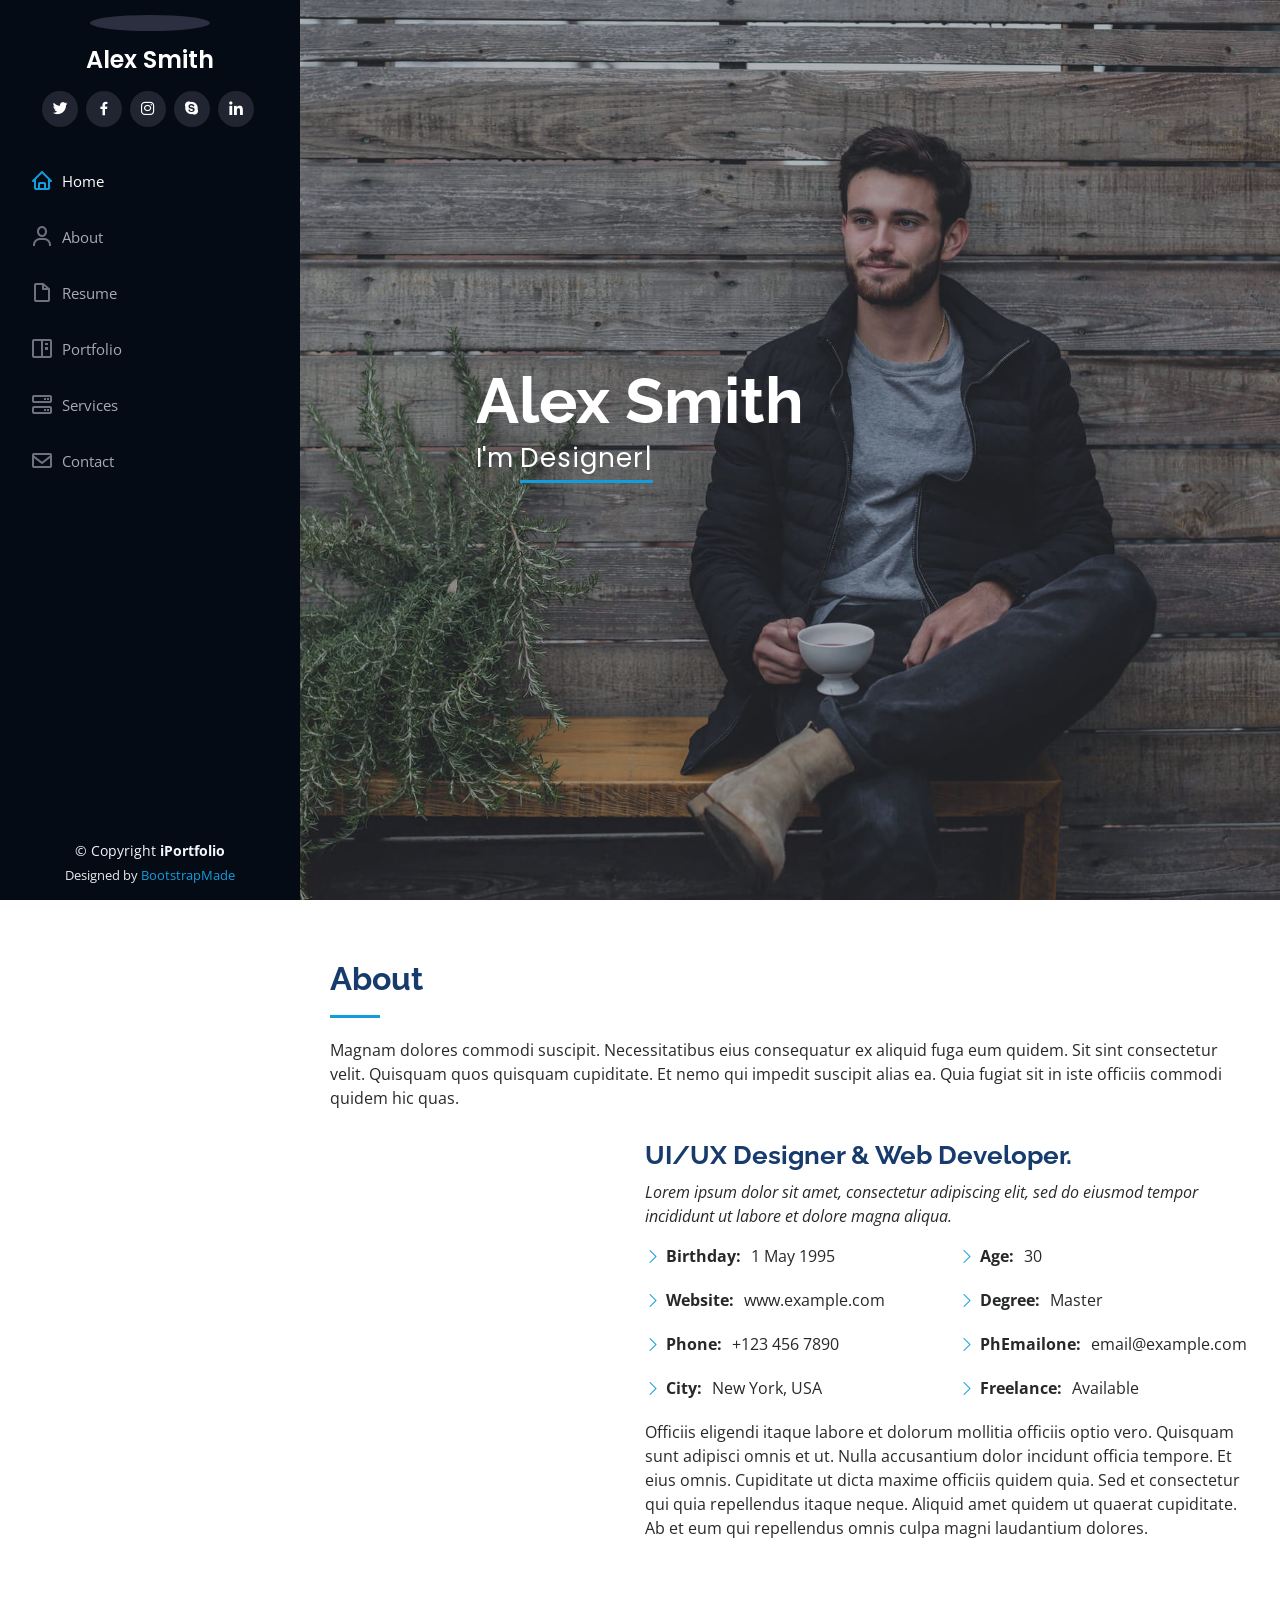
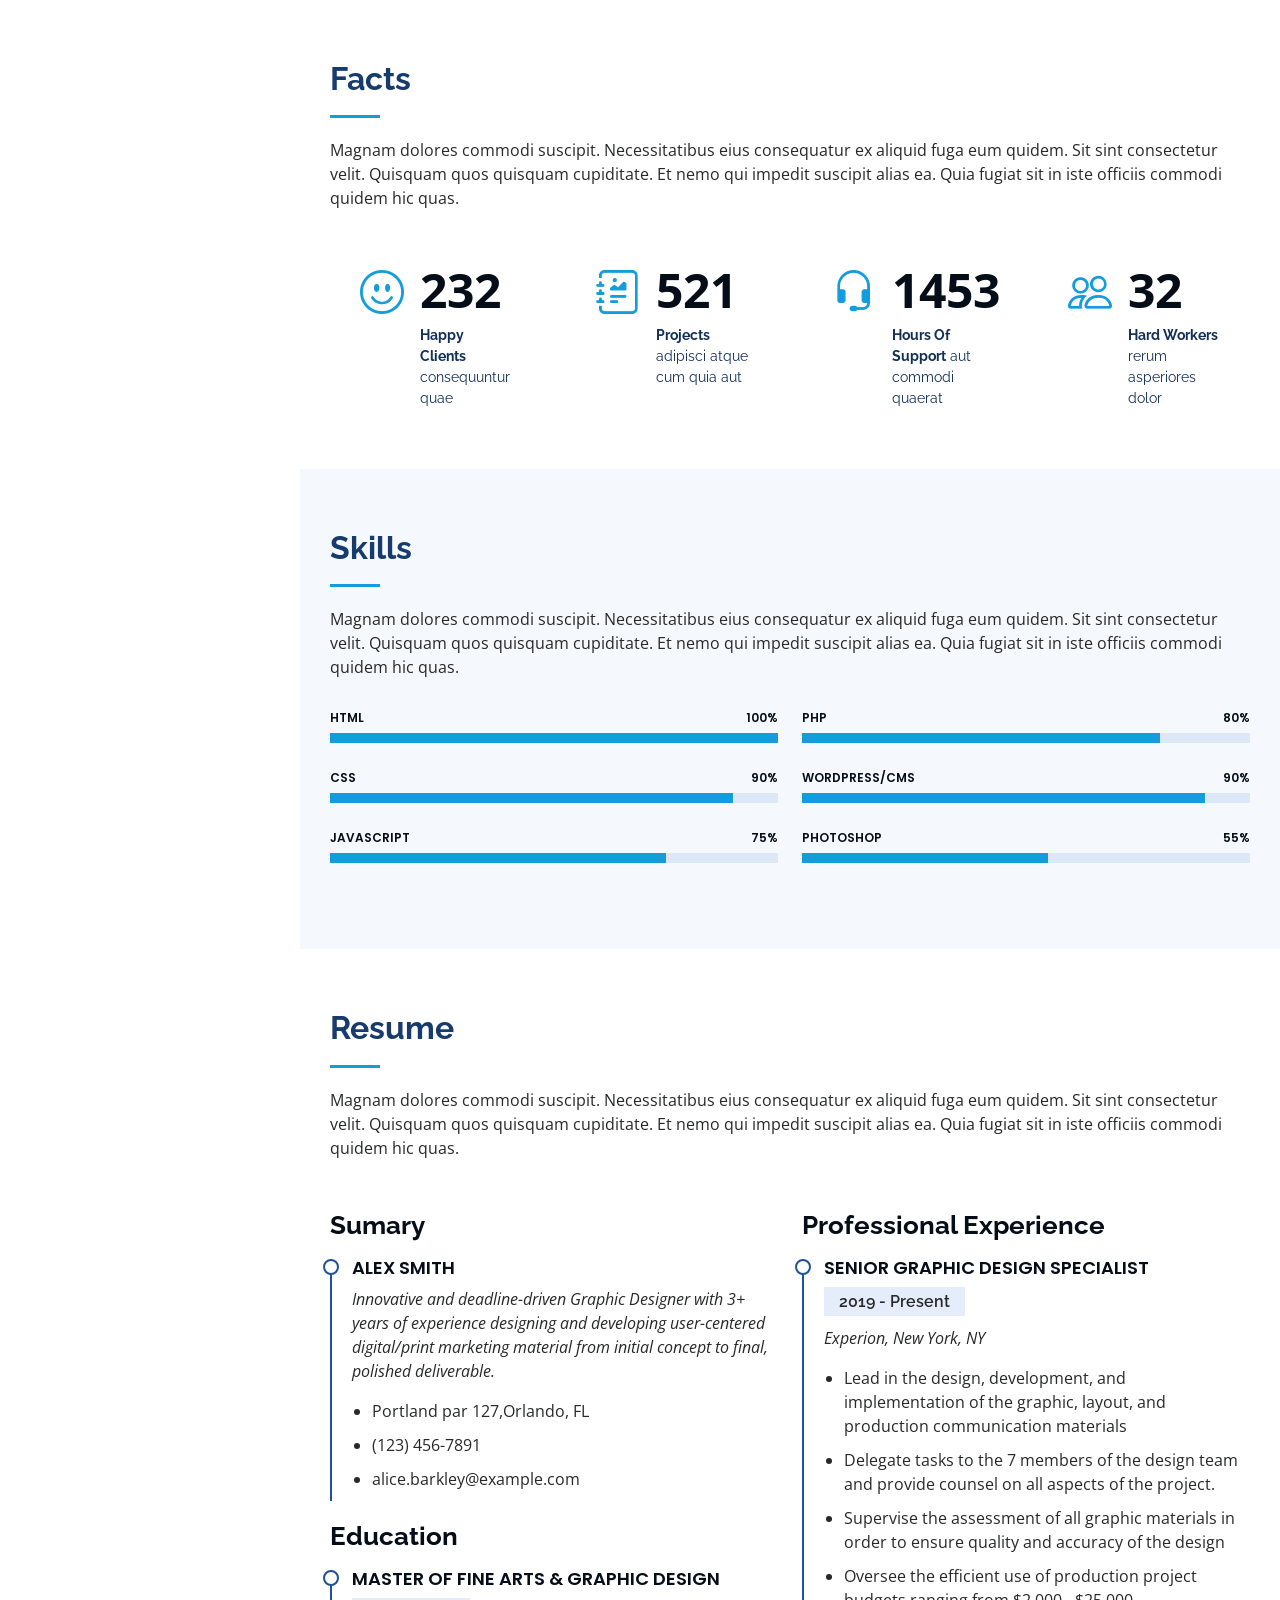
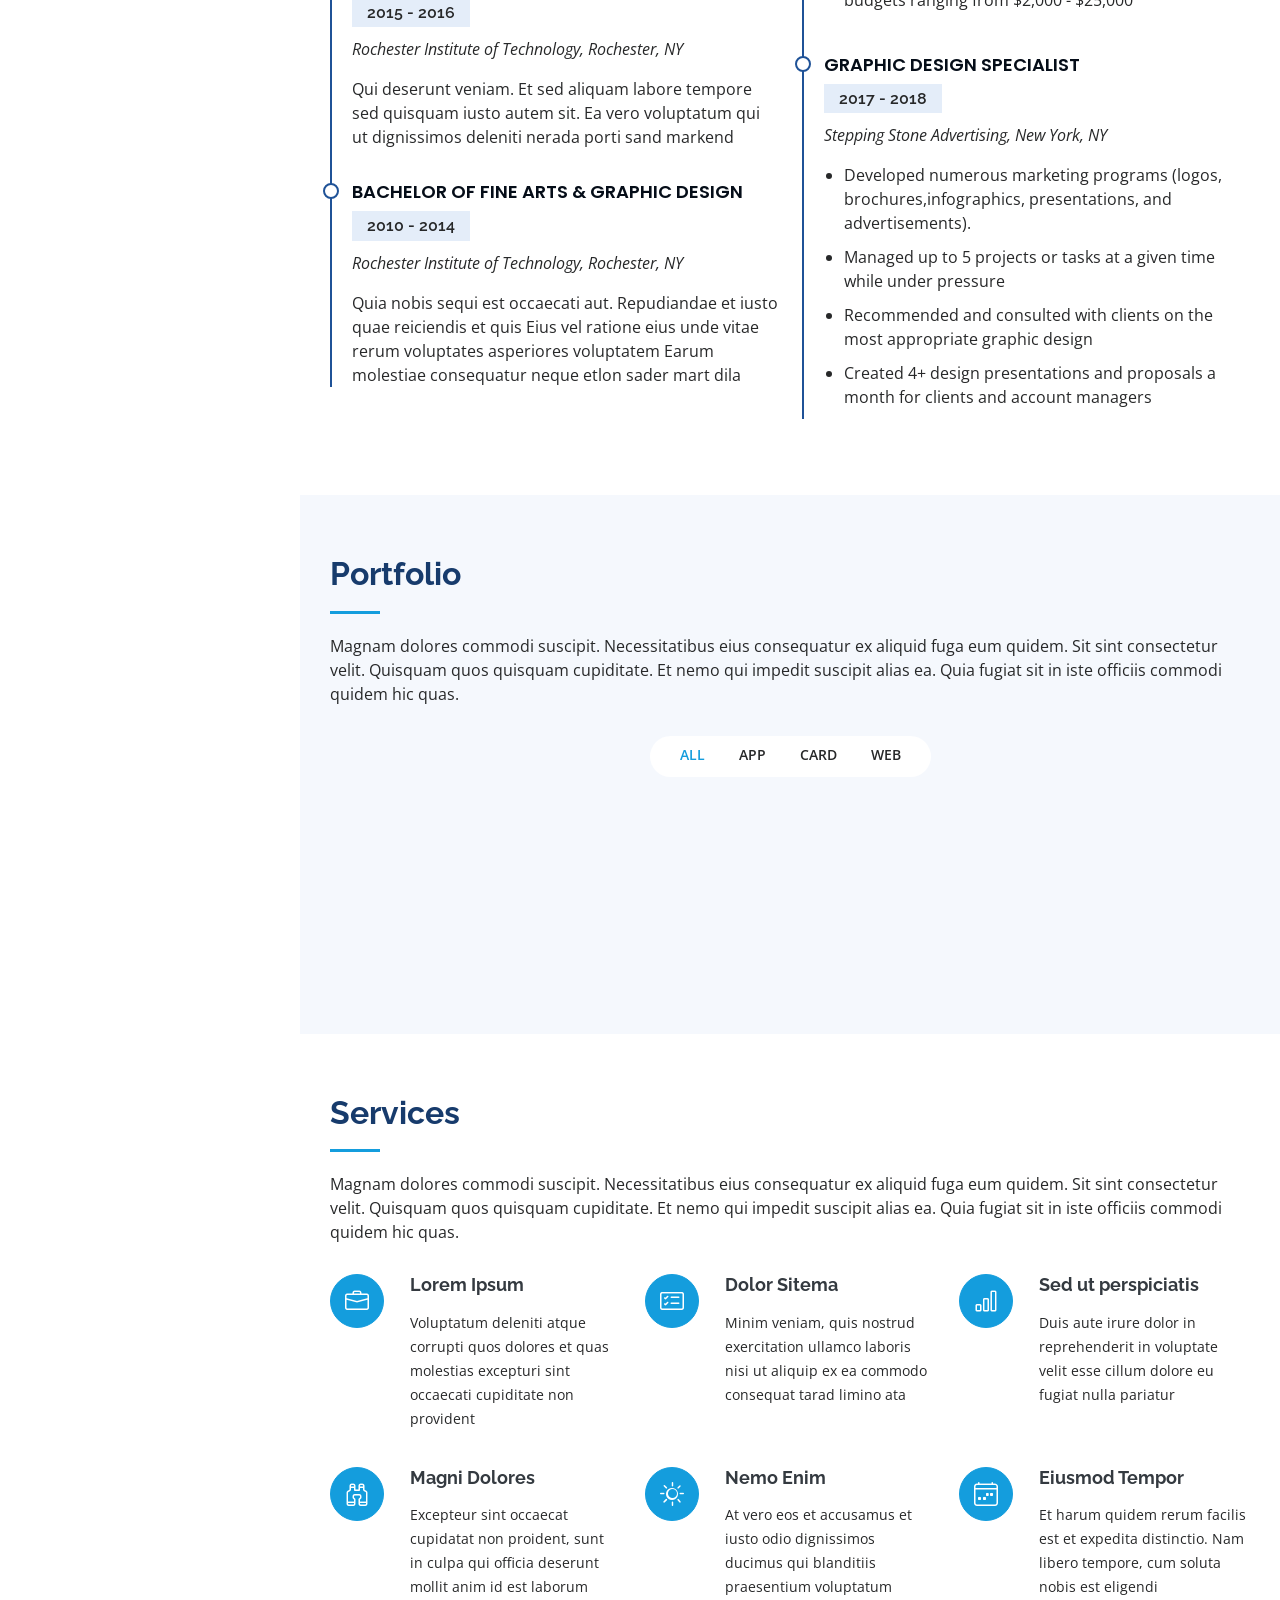
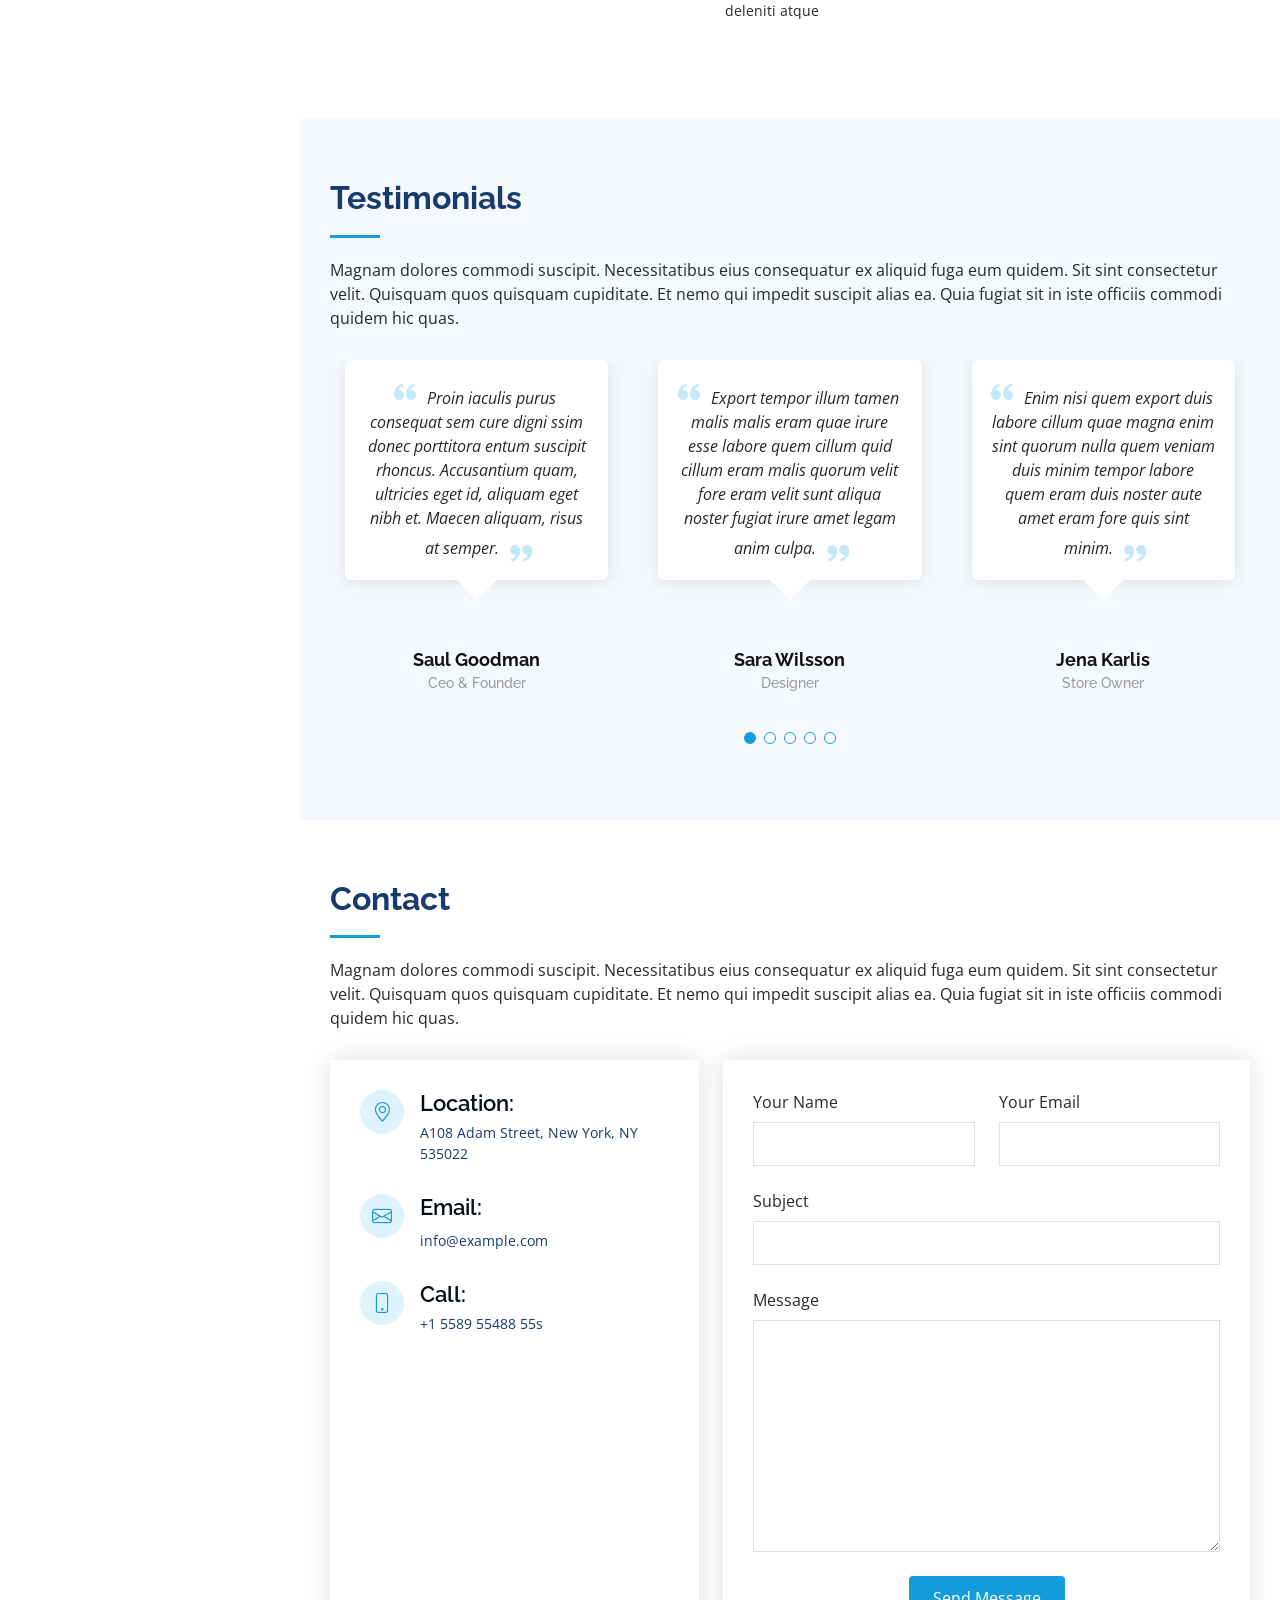
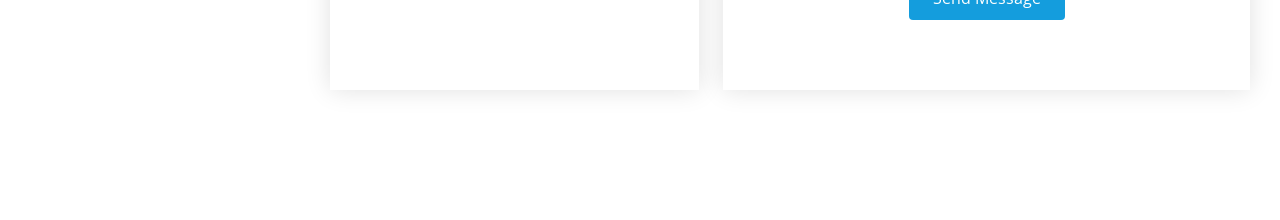
==== index.html @ 6a5b2ca8 "Intial commit" ====
<!DOCTYPE html>
<html lang="en">

<head>
  <meta charset="utf-8">
  <meta content="width=device-width, initial-scale=1.0" name="viewport">

  <title>iPortfolio Bootstrap Template - Index</title>
  <meta content="" name="description">
  <meta content="" name="keywords">

  <!-- Favicons -->
  <link href="assets/img/favicon.png" rel="icon">
  <link href="assets/img/apple-touch-icon.png" rel="apple-touch-icon">

  <!-- Google Fonts -->
  <link href="https://fonts.googleapis.com/css?family=Open+Sans:300,300i,400,400i,600,600i,700,700i|Raleway:300,300i,400,400i,500,500i,600,600i,700,700i|Poppins:300,300i,400,400i,500,500i,600,600i,700,700i" rel="stylesheet">

  <!-- Vendor CSS Files -->
  <link href="assets/vendor/aos/aos.css" rel="stylesheet">
  <link href="assets/vendor/bootstrap/css/bootstrap.min.css" rel="stylesheet">
  <link href="assets/vendor/bootstrap-icons/bootstrap-icons.css" rel="stylesheet">
  <link href="assets/vendor/boxicons/css/boxicons.min.css" rel="stylesheet">
  <link href="assets/vendor/glightbox/css/glightbox.min.css" rel="stylesheet">
  <link href="assets/vendor/swiper/swiper-bundle.min.css" rel="stylesheet">

  <!-- Template Main CSS File -->
  <link href="assets/css/style.css" rel="stylesheet">

  <!-- =======================================================
  * Template Name: iPortfolio
  * Updated: Sep 18 2023 with Bootstrap v5.3.2
  * Template URL: https://bootstrapmade.com/iportfolio-bootstrap-portfolio-websites-template/
  * Author: BootstrapMade.com
  * License: https://bootstrapmade.com/license/
  ======================================================== -->
</head>

<body>

  <!-- ======= Mobile nav toggle button ======= -->
  <i class="bi bi-list mobile-nav-toggle d-xl-none"></i>

  <!-- ======= Header ======= -->
  <header id="header">
    <div class="d-flex flex-column">

      <div class="profile">
        <img src="assets/img/profile-img.jpg" alt="" class="img-fluid rounded-circle">
        <h1 class="text-light"><a href="index.html">Alex Smith</a></h1>
        <div class="social-links mt-3 text-center">
          <a href="#" class="twitter"><i class="bx bxl-twitter"></i></a>
          <a href="#" class="facebook"><i class="bx bxl-facebook"></i></a>
          <a href="#" class="instagram"><i class="bx bxl-instagram"></i></a>
          <a href="#" class="google-plus"><i class="bx bxl-skype"></i></a>
          <a href="#" class="linkedin"><i class="bx bxl-linkedin"></i></a>
        </div>
      </div>

      <nav id="navbar" class="nav-menu navbar">
        <ul>
          <li><a href="#hero" class="nav-link scrollto active"><i class="bx bx-home"></i> <span>Home</span></a></li>
          <li><a href="#about" class="nav-link scrollto"><i class="bx bx-user"></i> <span>About</span></a></li>
          <li><a href="#resume" class="nav-link scrollto"><i class="bx bx-file-blank"></i> <span>Resume</span></a></li>
          <li><a href="#portfolio" class="nav-link scrollto"><i class="bx bx-book-content"></i> <span>Portfolio</span></a></li>
          <li><a href="#services" class="nav-link scrollto"><i class="bx bx-server"></i> <span>Services</span></a></li>
          <li><a href="#contact" class="nav-link scrollto"><i class="bx bx-envelope"></i> <span>Contact</span></a></li>
        </ul>
      </nav><!-- .nav-menu -->
    </div>
  </header><!-- End Header -->

  <!-- ======= Hero Section ======= -->
  <section id="hero" class="d-flex flex-column justify-content-center align-items-center">
    <div class="hero-container" data-aos="fade-in">
      <h1>Alex Smith</h1>
      <p>I'm <span class="typed" data-typed-items="Designer, Developer, Freelancer, Photographer"></span></p>
    </div>
  </section><!-- End Hero -->

  <main id="main">

    <!-- ======= About Section ======= -->
    <section id="about" class="about">
      <div class="container">

        <div class="section-title">
          <h2>About</h2>
          <p>Magnam dolores commodi suscipit. Necessitatibus eius consequatur ex aliquid fuga eum quidem. Sit sint consectetur velit. Quisquam quos quisquam cupiditate. Et nemo qui impedit suscipit alias ea. Quia fugiat sit in iste officiis commodi quidem hic quas.</p>
        </div>

        <div class="row">
          <div class="col-lg-4" data-aos="fade-right">
            <img src="assets/img/profile-img.jpg" class="img-fluid" alt="">
          </div>
          <div class="col-lg-8 pt-4 pt-lg-0 content" data-aos="fade-left">
            <h3>UI/UX Designer &amp; Web Developer.</h3>
            <p class="fst-italic">
              Lorem ipsum dolor sit amet, consectetur adipiscing elit, sed do eiusmod tempor incididunt ut labore et dolore
              magna aliqua.
            </p>
            <div class="row">
              <div class="col-lg-6">
                <ul>
                  <li><i class="bi bi-chevron-right"></i> <strong>Birthday:</strong> <span>1 May 1995</span></li>
                  <li><i class="bi bi-chevron-right"></i> <strong>Website:</strong> <span>www.example.com</span></li>
                  <li><i class="bi bi-chevron-right"></i> <strong>Phone:</strong> <span>+123 456 7890</span></li>
                  <li><i class="bi bi-chevron-right"></i> <strong>City:</strong> <span>New York, USA</span></li>
                </ul>
              </div>
              <div class="col-lg-6">
                <ul>
                  <li><i class="bi bi-chevron-right"></i> <strong>Age:</strong> <span>30</span></li>
                  <li><i class="bi bi-chevron-right"></i> <strong>Degree:</strong> <span>Master</span></li>
                  <li><i class="bi bi-chevron-right"></i> <strong>PhEmailone:</strong> <span>email@example.com</span></li>
                  <li><i class="bi bi-chevron-right"></i> <strong>Freelance:</strong> <span>Available</span></li>
                </ul>
              </div>
            </div>
            <p>
              Officiis eligendi itaque labore et dolorum mollitia officiis optio vero. Quisquam sunt adipisci omnis et ut. Nulla accusantium dolor incidunt officia tempore. Et eius omnis.
              Cupiditate ut dicta maxime officiis quidem quia. Sed et consectetur qui quia repellendus itaque neque. Aliquid amet quidem ut quaerat cupiditate. Ab et eum qui repellendus omnis culpa magni laudantium dolores.
            </p>
          </div>
        </div>

      </div>
    </section><!-- End About Section -->

    <!-- ======= Facts Section ======= -->
    <section id="facts" class="facts">
      <div class="container">

        <div class="section-title">
          <h2>Facts</h2>
          <p>Magnam dolores commodi suscipit. Necessitatibus eius consequatur ex aliquid fuga eum quidem. Sit sint consectetur velit. Quisquam quos quisquam cupiditate. Et nemo qui impedit suscipit alias ea. Quia fugiat sit in iste officiis commodi quidem hic quas.</p>
        </div>

        <div class="row no-gutters">

          <div class="col-lg-3 col-md-6 d-md-flex align-items-md-stretch" data-aos="fade-up">
            <div class="count-box">
              <i class="bi bi-emoji-smile"></i>
              <span data-purecounter-start="0" data-purecounter-end="232" data-purecounter-duration="1" class="purecounter"></span>
              <p><strong>Happy Clients</strong> consequuntur quae</p>
            </div>
          </div>

          <div class="col-lg-3 col-md-6 d-md-flex align-items-md-stretch" data-aos="fade-up" data-aos-delay="100">
            <div class="count-box">
              <i class="bi bi-journal-richtext"></i>
              <span data-purecounter-start="0" data-purecounter-end="521" data-purecounter-duration="1" class="purecounter"></span>
              <p><strong>Projects</strong> adipisci atque cum quia aut</p>
            </div>
          </div>

          <div class="col-lg-3 col-md-6 d-md-flex align-items-md-stretch" data-aos="fade-up" data-aos-delay="200">
            <div class="count-box">
              <i class="bi bi-headset"></i>
              <span data-purecounter-start="0" data-purecounter-end="1453" data-purecounter-duration="1" class="purecounter"></span>
              <p><strong>Hours Of Support</strong> aut commodi quaerat</p>
            </div>
          </div>

          <div class="col-lg-3 col-md-6 d-md-flex align-items-md-stretch" data-aos="fade-up" data-aos-delay="300">
            <div class="count-box">
              <i class="bi bi-people"></i>
              <span data-purecounter-start="0" data-purecounter-end="32" data-purecounter-duration="1" class="purecounter"></span>
              <p><strong>Hard Workers</strong> rerum asperiores dolor</p>
            </div>
          </div>

        </div>

      </div>
    </section><!-- End Facts Section -->

    <!-- ======= Skills Section ======= -->
    <section id="skills" class="skills section-bg">
      <div class="container">

        <div class="section-title">
          <h2>Skills</h2>
          <p>Magnam dolores commodi suscipit. Necessitatibus eius consequatur ex aliquid fuga eum quidem. Sit sint consectetur velit. Quisquam quos quisquam cupiditate. Et nemo qui impedit suscipit alias ea. Quia fugiat sit in iste officiis commodi quidem hic quas.</p>
        </div>

        <div class="row skills-content">

          <div class="col-lg-6" data-aos="fade-up">

            <div class="progress">
              <span class="skill">HTML <i class="val">100%</i></span>
              <div class="progress-bar-wrap">
                <div class="progress-bar" role="progressbar" aria-valuenow="100" aria-valuemin="0" aria-valuemax="100"></div>
              </div>
            </div>

            <div class="progress">
              <span class="skill">CSS <i class="val">90%</i></span>
              <div class="progress-bar-wrap">
                <div class="progress-bar" role="progressbar" aria-valuenow="90" aria-valuemin="0" aria-valuemax="100"></div>
              </div>
            </div>

            <div class="progress">
              <span class="skill">JavaScript <i class="val">75%</i></span>
              <div class="progress-bar-wrap">
                <div class="progress-bar" role="progressbar" aria-valuenow="75" aria-valuemin="0" aria-valuemax="100"></div>
              </div>
            </div>

          </div>

          <div class="col-lg-6" data-aos="fade-up" data-aos-delay="100">

            <div class="progress">
              <span class="skill">PHP <i class="val">80%</i></span>
              <div class="progress-bar-wrap">
                <div class="progress-bar" role="progressbar" aria-valuenow="80" aria-valuemin="0" aria-valuemax="100"></div>
              </div>
            </div>

            <div class="progress">
              <span class="skill">WordPress/CMS <i class="val">90%</i></span>
              <div class="progress-bar-wrap">
                <div class="progress-bar" role="progressbar" aria-valuenow="90" aria-valuemin="0" aria-valuemax="100"></div>
              </div>
            </div>

            <div class="progress">
              <span class="skill">Photoshop <i class="val">55%</i></span>
              <div class="progress-bar-wrap">
                <div class="progress-bar" role="progressbar" aria-valuenow="55" aria-valuemin="0" aria-valuemax="100"></div>
              </div>
            </div>

          </div>

        </div>

      </div>
    </section><!-- End Skills Section -->

    <!-- ======= Resume Section ======= -->
    <section id="resume" class="resume">
      <div class="container">

        <div class="section-title">
          <h2>Resume</h2>
          <p>Magnam dolores commodi suscipit. Necessitatibus eius consequatur ex aliquid fuga eum quidem. Sit sint consectetur velit. Quisquam quos quisquam cupiditate. Et nemo qui impedit suscipit alias ea. Quia fugiat sit in iste officiis commodi quidem hic quas.</p>
        </div>

        <div class="row">
          <div class="col-lg-6" data-aos="fade-up">
            <h3 class="resume-title">Sumary</h3>
            <div class="resume-item pb-0">
              <h4>Alex Smith</h4>
              <p><em>Innovative and deadline-driven Graphic Designer with 3+ years of experience designing and developing user-centered digital/print marketing material from initial concept to final, polished deliverable.</em></p>
              <ul>
                <li>Portland par 127,Orlando, FL</li>
                <li>(123) 456-7891</li>
                <li>alice.barkley@example.com</li>
              </ul>
            </div>

            <h3 class="resume-title">Education</h3>
            <div class="resume-item">
              <h4>Master of Fine Arts &amp; Graphic Design</h4>
              <h5>2015 - 2016</h5>
              <p><em>Rochester Institute of Technology, Rochester, NY</em></p>
              <p>Qui deserunt veniam. Et sed aliquam labore tempore sed quisquam iusto autem sit. Ea vero voluptatum qui ut dignissimos deleniti nerada porti sand markend</p>
            </div>
            <div class="resume-item">
              <h4>Bachelor of Fine Arts &amp; Graphic Design</h4>
              <h5>2010 - 2014</h5>
              <p><em>Rochester Institute of Technology, Rochester, NY</em></p>
              <p>Quia nobis sequi est occaecati aut. Repudiandae et iusto quae reiciendis et quis Eius vel ratione eius unde vitae rerum voluptates asperiores voluptatem Earum molestiae consequatur neque etlon sader mart dila</p>
            </div>
          </div>
          <div class="col-lg-6" data-aos="fade-up" data-aos-delay="100">
            <h3 class="resume-title">Professional Experience</h3>
            <div class="resume-item">
              <h4>Senior graphic design specialist</h4>
              <h5>2019 - Present</h5>
              <p><em>Experion, New York, NY </em></p>
              <ul>
                <li>Lead in the design, development, and implementation of the graphic, layout, and production communication materials</li>
                <li>Delegate tasks to the 7 members of the design team and provide counsel on all aspects of the project. </li>
                <li>Supervise the assessment of all graphic materials in order to ensure quality and accuracy of the design</li>
                <li>Oversee the efficient use of production project budgets ranging from $2,000 - $25,000</li>
              </ul>
            </div>
            <div class="resume-item">
              <h4>Graphic design specialist</h4>
              <h5>2017 - 2018</h5>
              <p><em>Stepping Stone Advertising, New York, NY</em></p>
              <ul>
                <li>Developed numerous marketing programs (logos, brochures,infographics, presentations, and advertisements).</li>
                <li>Managed up to 5 projects or tasks at a given time while under pressure</li>
                <li>Recommended and consulted with clients on the most appropriate graphic design</li>
                <li>Created 4+ design presentations and proposals a month for clients and account managers</li>
              </ul>
            </div>
          </div>
        </div>

      </div>
    </section><!-- End Resume Section -->

    <!-- ======= Portfolio Section ======= -->
    <section id="portfolio" class="portfolio section-bg">
      <div class="container">

        <div class="section-title">
          <h2>Portfolio</h2>
          <p>Magnam dolores commodi suscipit. Necessitatibus eius consequatur ex aliquid fuga eum quidem. Sit sint consectetur velit. Quisquam quos quisquam cupiditate. Et nemo qui impedit suscipit alias ea. Quia fugiat sit in iste officiis commodi quidem hic quas.</p>
        </div>

        <div class="row" data-aos="fade-up">
          <div class="col-lg-12 d-flex justify-content-center">
            <ul id="portfolio-flters">
              <li data-filter="*" class="filter-active">All</li>
              <li data-filter=".filter-app">App</li>
              <li data-filter=".filter-card">Card</li>
              <li data-filter=".filter-web">Web</li>
            </ul>
          </div>
        </div>

        <div class="row portfolio-container" data-aos="fade-up" data-aos-delay="100">

          <div class="col-lg-4 col-md-6 portfolio-item filter-app">
            <div class="portfolio-wrap">
              <img src="assets/img/portfolio/portfolio-1.jpg" class="img-fluid" alt="">
              <div class="portfolio-links">
                <a href="assets/img/portfolio/portfolio-1.jpg" data-gallery="portfolioGallery" class="portfolio-lightbox" title="App 1"><i class="bx bx-plus"></i></a>
                <a href="portfolio-details.html" title="More Details"><i class="bx bx-link"></i></a>
              </div>
            </div>
          </div>

          <div class="col-lg-4 col-md-6 portfolio-item filter-web">
            <div class="portfolio-wrap">
              <img src="assets/img/portfolio/portfolio-2.jpg" class="img-fluid" alt="">
              <div class="portfolio-links">
                <a href="assets/img/portfolio/portfolio-2.jpg" data-gallery="portfolioGallery" class="portfolio-lightbox" title="Web 3"><i class="bx bx-plus"></i></a>
                <a href="portfolio-details.html" title="More Details"><i class="bx bx-link"></i></a>
              </div>
            </div>
          </div>

          <div class="col-lg-4 col-md-6 portfolio-item filter-app">
            <div class="portfolio-wrap">
              <img src="assets/img/portfolio/portfolio-3.jpg" class="img-fluid" alt="">
              <div class="portfolio-links">
                <a href="assets/img/portfolio/portfolio-3.jpg" data-gallery="portfolioGallery" class="portfolio-lightbox" title="App 2"><i class="bx bx-plus"></i></a>
                <a href="portfolio-details.html" title="More Details"><i class="bx bx-link"></i></a>
              </div>
            </div>
          </div>

          <div class="col-lg-4 col-md-6 portfolio-item filter-card">
            <div class="portfolio-wrap">
              <img src="assets/img/portfolio/portfolio-4.jpg" class="img-fluid" alt="">
              <div class="portfolio-links">
                <a href="assets/img/portfolio/portfolio-4.jpg" data-gallery="portfolioGallery" class="portfolio-lightbox" title="Card 2"><i class="bx bx-plus"></i></a>
                <a href="portfolio-details.html" title="More Details"><i class="bx bx-link"></i></a>
              </div>
            </div>
          </div>

          <div class="col-lg-4 col-md-6 portfolio-item filter-web">
            <div class="portfolio-wrap">
              <img src="assets/img/portfolio/portfolio-5.jpg" class="img-fluid" alt="">
              <div class="portfolio-links">
                <a href="assets/img/portfolio/portfolio-5.jpg" data-gallery="portfolioGallery" class="portfolio-lightbox" title="Web 2"><i class="bx bx-plus"></i></a>
                <a href="portfolio-details.html" title="More Details"><i class="bx bx-link"></i></a>
              </div>
            </div>
          </div>

          <div class="col-lg-4 col-md-6 portfolio-item filter-app">
            <div class="portfolio-wrap">
              <img src="assets/img/portfolio/portfolio-6.jpg" class="img-fluid" alt="">
              <div class="portfolio-links">
                <a href="assets/img/portfolio/portfolio-6.jpg" data-gallery="portfolioGallery" class="portfolio-lightbox" title="App 3"><i class="bx bx-plus"></i></a>
                <a href="portfolio-details.html" title="More Details"><i class="bx bx-link"></i></a>
              </div>
            </div>
          </div>

          <div class="col-lg-4 col-md-6 portfolio-item filter-card">
            <div class="portfolio-wrap">
              <img src="assets/img/portfolio/portfolio-7.jpg" class="img-fluid" alt="">
              <div class="portfolio-links">
                <a href="assets/img/portfolio/portfolio-7.jpg" data-gallery="portfolioGallery" class="portfolio-lightbox" title="Card 1"><i class="bx bx-plus"></i></a>
                <a href="portfolio-details.html" title="More Details"><i class="bx bx-link"></i></a>
              </div>
            </div>
          </div>

          <div class="col-lg-4 col-md-6 portfolio-item filter-card">
            <div class="portfolio-wrap">
              <img src="assets/img/portfolio/portfolio-8.jpg" class="img-fluid" alt="">
              <div class="portfolio-links">
                <a href="assets/img/portfolio/portfolio-8.jpg" data-gallery="portfolioGallery" class="portfolio-lightbox" title="Card 3"><i class="bx bx-plus"></i></a>
                <a href="portfolio-details.html" title="More Details"><i class="bx bx-link"></i></a>
              </div>
            </div>
          </div>

          <div class="col-lg-4 col-md-6 portfolio-item filter-web">
            <div class="portfolio-wrap">
              <img src="assets/img/portfolio/portfolio-9.jpg" class="img-fluid" alt="">
              <div class="portfolio-links">
                <a href="assets/img/portfolio/portfolio-9.jpg" data-gallery="portfolioGallery" class="portfolio-lightbox" title="Web 3"><i class="bx bx-plus"></i></a>
                <a href="portfolio-details.html" title="More Details"><i class="bx bx-link"></i></a>
              </div>
            </div>
          </div>

        </div>

      </div>
    </section><!-- End Portfolio Section -->

    <!-- ======= Services Section ======= -->
    <section id="services" class="services">
      <div class="container">

        <div class="section-title">
          <h2>Services</h2>
          <p>Magnam dolores commodi suscipit. Necessitatibus eius consequatur ex aliquid fuga eum quidem. Sit sint consectetur velit. Quisquam quos quisquam cupiditate. Et nemo qui impedit suscipit alias ea. Quia fugiat sit in iste officiis commodi quidem hic quas.</p>
        </div>

        <div class="row">
          <div class="col-lg-4 col-md-6 icon-box" data-aos="fade-up">
            <div class="icon"><i class="bi bi-briefcase"></i></div>
            <h4 class="title"><a href="">Lorem Ipsum</a></h4>
            <p class="description">Voluptatum deleniti atque corrupti quos dolores et quas molestias excepturi sint occaecati cupiditate non provident</p>
          </div>
          <div class="col-lg-4 col-md-6 icon-box" data-aos="fade-up" data-aos-delay="100">
            <div class="icon"><i class="bi bi-card-checklist"></i></div>
            <h4 class="title"><a href="">Dolor Sitema</a></h4>
            <p class="description">Minim veniam, quis nostrud exercitation ullamco laboris nisi ut aliquip ex ea commodo consequat tarad limino ata</p>
          </div>
          <div class="col-lg-4 col-md-6 icon-box" data-aos="fade-up" data-aos-delay="200">
            <div class="icon"><i class="bi bi-bar-chart"></i></div>
            <h4 class="title"><a href="">Sed ut perspiciatis</a></h4>
            <p class="description">Duis aute irure dolor in reprehenderit in voluptate velit esse cillum dolore eu fugiat nulla pariatur</p>
          </div>
          <div class="col-lg-4 col-md-6 icon-box" data-aos="fade-up" data-aos-delay="300">
            <div class="icon"><i class="bi bi-binoculars"></i></div>
            <h4 class="title"><a href="">Magni Dolores</a></h4>
            <p class="description">Excepteur sint occaecat cupidatat non proident, sunt in culpa qui officia deserunt mollit anim id est laborum</p>
          </div>
          <div class="col-lg-4 col-md-6 icon-box" data-aos="fade-up" data-aos-delay="400">
            <div class="icon"><i class="bi bi-brightness-high"></i></div>
            <h4 class="title"><a href="">Nemo Enim</a></h4>
            <p class="description">At vero eos et accusamus et iusto odio dignissimos ducimus qui blanditiis praesentium voluptatum deleniti atque</p>
          </div>
          <div class="col-lg-4 col-md-6 icon-box" data-aos="fade-up" data-aos-delay="500">
            <div class="icon"><i class="bi bi-calendar4-week"></i></div>
            <h4 class="title"><a href="">Eiusmod Tempor</a></h4>
            <p class="description">Et harum quidem rerum facilis est et expedita distinctio. Nam libero tempore, cum soluta nobis est eligendi</p>
          </div>
        </div>

      </div>
    </section><!-- End Services Section -->

    <!-- ======= Testimonials Section ======= -->
    <section id="testimonials" class="testimonials section-bg">
      <div class="container">

        <div class="section-title">
          <h2>Testimonials</h2>
          <p>Magnam dolores commodi suscipit. Necessitatibus eius consequatur ex aliquid fuga eum quidem. Sit sint consectetur velit. Quisquam quos quisquam cupiditate. Et nemo qui impedit suscipit alias ea. Quia fugiat sit in iste officiis commodi quidem hic quas.</p>
        </div>

        <div class="testimonials-slider swiper" data-aos="fade-up" data-aos-delay="100">
          <div class="swiper-wrapper">

            <div class="swiper-slide">
              <div class="testimonial-item" data-aos="fade-up">
                <p>
                  <i class="bx bxs-quote-alt-left quote-icon-left"></i>
                  Proin iaculis purus consequat sem cure digni ssim donec porttitora entum suscipit rhoncus. Accusantium quam, ultricies eget id, aliquam eget nibh et. Maecen aliquam, risus at semper.
                  <i class="bx bxs-quote-alt-right quote-icon-right"></i>
                </p>
                <img src="assets/img/testimonials/testimonials-1.jpg" class="testimonial-img" alt="">
                <h3>Saul Goodman</h3>
                <h4>Ceo &amp; Founder</h4>
              </div>
            </div><!-- End testimonial item -->

            <div class="swiper-slide">
              <div class="testimonial-item" data-aos="fade-up" data-aos-delay="100">
                <p>
                  <i class="bx bxs-quote-alt-left quote-icon-left"></i>
                  Export tempor illum tamen malis malis eram quae irure esse labore quem cillum quid cillum eram malis quorum velit fore eram velit sunt aliqua noster fugiat irure amet legam anim culpa.
                  <i class="bx bxs-quote-alt-right quote-icon-right"></i>
                </p>
                <img src="assets/img/testimonials/testimonials-2.jpg" class="testimonial-img" alt="">
                <h3>Sara Wilsson</h3>
                <h4>Designer</h4>
              </div>
            </div><!-- End testimonial item -->

            <div class="swiper-slide">
              <div class="testimonial-item" data-aos="fade-up" data-aos-delay="200">
                <p>
                  <i class="bx bxs-quote-alt-left quote-icon-left"></i>
                  Enim nisi quem export duis labore cillum quae magna enim sint quorum nulla quem veniam duis minim tempor labore quem eram duis noster aute amet eram fore quis sint minim.
                  <i class="bx bxs-quote-alt-right quote-icon-right"></i>
                </p>
                <img src="assets/img/testimonials/testimonials-3.jpg" class="testimonial-img" alt="">
                <h3>Jena Karlis</h3>
                <h4>Store Owner</h4>
              </div>
            </div><!-- End testimonial item -->

            <div class="swiper-slide">
              <div class="testimonial-item" data-aos="fade-up" data-aos-delay="300">
                <p>
                  <i class="bx bxs-quote-alt-left quote-icon-left"></i>
                  Fugiat enim eram quae cillum dolore dolor amet nulla culpa multos export minim fugiat minim velit minim dolor enim duis veniam ipsum anim magna sunt elit fore quem dolore labore illum veniam.
                  <i class="bx bxs-quote-alt-right quote-icon-right"></i>
                </p>
                <img src="assets/img/testimonials/testimonials-4.jpg" class="testimonial-img" alt="">
                <h3>Matt Brandon</h3>
                <h4>Freelancer</h4>
              </div>
            </div><!-- End testimonial item -->

            <div class="swiper-slide">
              <div class="testimonial-item" data-aos="fade-up" data-aos-delay="400">
                <p>
                  <i class="bx bxs-quote-alt-left quote-icon-left"></i>
                  Quis quorum aliqua sint quem legam fore sunt eram irure aliqua veniam tempor noster veniam enim culpa labore duis sunt culpa nulla illum cillum fugiat legam esse veniam culpa fore nisi cillum quid.
                  <i class="bx bxs-quote-alt-right quote-icon-right"></i>
                </p>
                <img src="assets/img/testimonials/testimonials-5.jpg" class="testimonial-img" alt="">
                <h3>John Larson</h3>
                <h4>Entrepreneur</h4>
              </div>
            </div><!-- End testimonial item -->

          </div>
          <div class="swiper-pagination"></div>
        </div>

      </div>
    </section><!-- End Testimonials Section -->

    <!-- ======= Contact Section ======= -->
    <section id="contact" class="contact">
      <div class="container">

        <div class="section-title">
          <h2>Contact</h2>
          <p>Magnam dolores commodi suscipit. Necessitatibus eius consequatur ex aliquid fuga eum quidem. Sit sint consectetur velit. Quisquam quos quisquam cupiditate. Et nemo qui impedit suscipit alias ea. Quia fugiat sit in iste officiis commodi quidem hic quas.</p>
        </div>

        <div class="row" data-aos="fade-in">

          <div class="col-lg-5 d-flex align-items-stretch">
            <div class="info">
              <div class="address">
                <i class="bi bi-geo-alt"></i>
                <h4>Location:</h4>
                <p>A108 Adam Street, New York, NY 535022</p>
              </div>

              <div class="email">
                <i class="bi bi-envelope"></i>
                <h4>Email:</h4>
                <p>info@example.com</p>
              </div>

              <div class="phone">
                <i class="bi bi-phone"></i>
                <h4>Call:</h4>
                <p>+1 5589 55488 55s</p>
              </div>

              <iframe src="https://www.google.com/maps/embed?pb=!1m14!1m8!1m3!1d12097.433213460943!2d-74.0062269!3d40.7101282!3m2!1i1024!2i768!4f13.1!3m3!1m2!1s0x0%3A0xb89d1fe6bc499443!2sDowntown+Conference+Center!5e0!3m2!1smk!2sbg!4v1539943755621" frameborder="0" style="border:0; width: 100%; height: 290px;" allowfullscreen></iframe>
            </div>

          </div>

          <div class="col-lg-7 mt-5 mt-lg-0 d-flex align-items-stretch">
            <form action="forms/contact.php" method="post" role="form" class="php-email-form">
              <div class="row">
                <div class="form-group col-md-6">
                  <label for="name">Your Name</label>
                  <input type="text" name="name" class="form-control" id="name" required>
                </div>
                <div class="form-group col-md-6">
                  <label for="name">Your Email</label>
                  <input type="email" class="form-control" name="email" id="email" required>
                </div>
              </div>
              <div class="form-group">
                <label for="name">Subject</label>
                <input type="text" class="form-control" name="subject" id="subject" required>
              </div>
              <div class="form-group">
                <label for="name">Message</label>
                <textarea class="form-control" name="message" rows="10" required></textarea>
              </div>
              <div class="my-3">
                <div class="loading">Loading</div>
                <div class="error-message"></div>
                <div class="sent-message">Your message has been sent. Thank you!</div>
              </div>
              <div class="text-center"><button type="submit">Send Message</button></div>
            </form>
          </div>

        </div>

      </div>
    </section><!-- End Contact Section -->

  </main><!-- End #main -->

  <!-- ======= Footer ======= -->
  <footer id="footer">
    <div class="container">
      <div class="copyright">
        &copy; Copyright <strong><span>iPortfolio</span></strong>
      </div>
      <div class="credits">
        <!-- All the links in the footer should remain intact. -->
        <!-- You can delete the links only if you purchased the pro version. -->
        <!-- Licensing information: https://bootstrapmade.com/license/ -->
        <!-- Purchase the pro version with working PHP/AJAX contact form: https://bootstrapmade.com/iportfolio-bootstrap-portfolio-websites-template/ -->
        Designed by <a href="https://bootstrapmade.com/">BootstrapMade</a>
      </div>
    </div>
  </footer><!-- End  Footer -->

  <a href="#" class="back-to-top d-flex align-items-center justify-content-center"><i class="bi bi-arrow-up-short"></i></a>

  <!-- Vendor JS Files -->
  <script src="assets/vendor/purecounter/purecounter_vanilla.js"></script>
  <script src="assets/vendor/aos/aos.js"></script>
  <script src="assets/vendor/bootstrap/js/bootstrap.bundle.min.js"></script>
  <script src="assets/vendor/glightbox/js/glightbox.min.js"></script>
  <script src="assets/vendor/isotope-layout/isotope.pkgd.min.js"></script>
  <script src="assets/vendor/swiper/swiper-bundle.min.js"></script>
  <script src="assets/vendor/typed.js/typed.umd.js"></script>
  <script src="assets/vendor/waypoints/noframework.waypoints.js"></script>
  <script src="assets/vendor/php-email-form/validate.js"></script>

  <!-- Template Main JS File -->
  <script src="assets/js/main.js"></script>

</body>

</html>
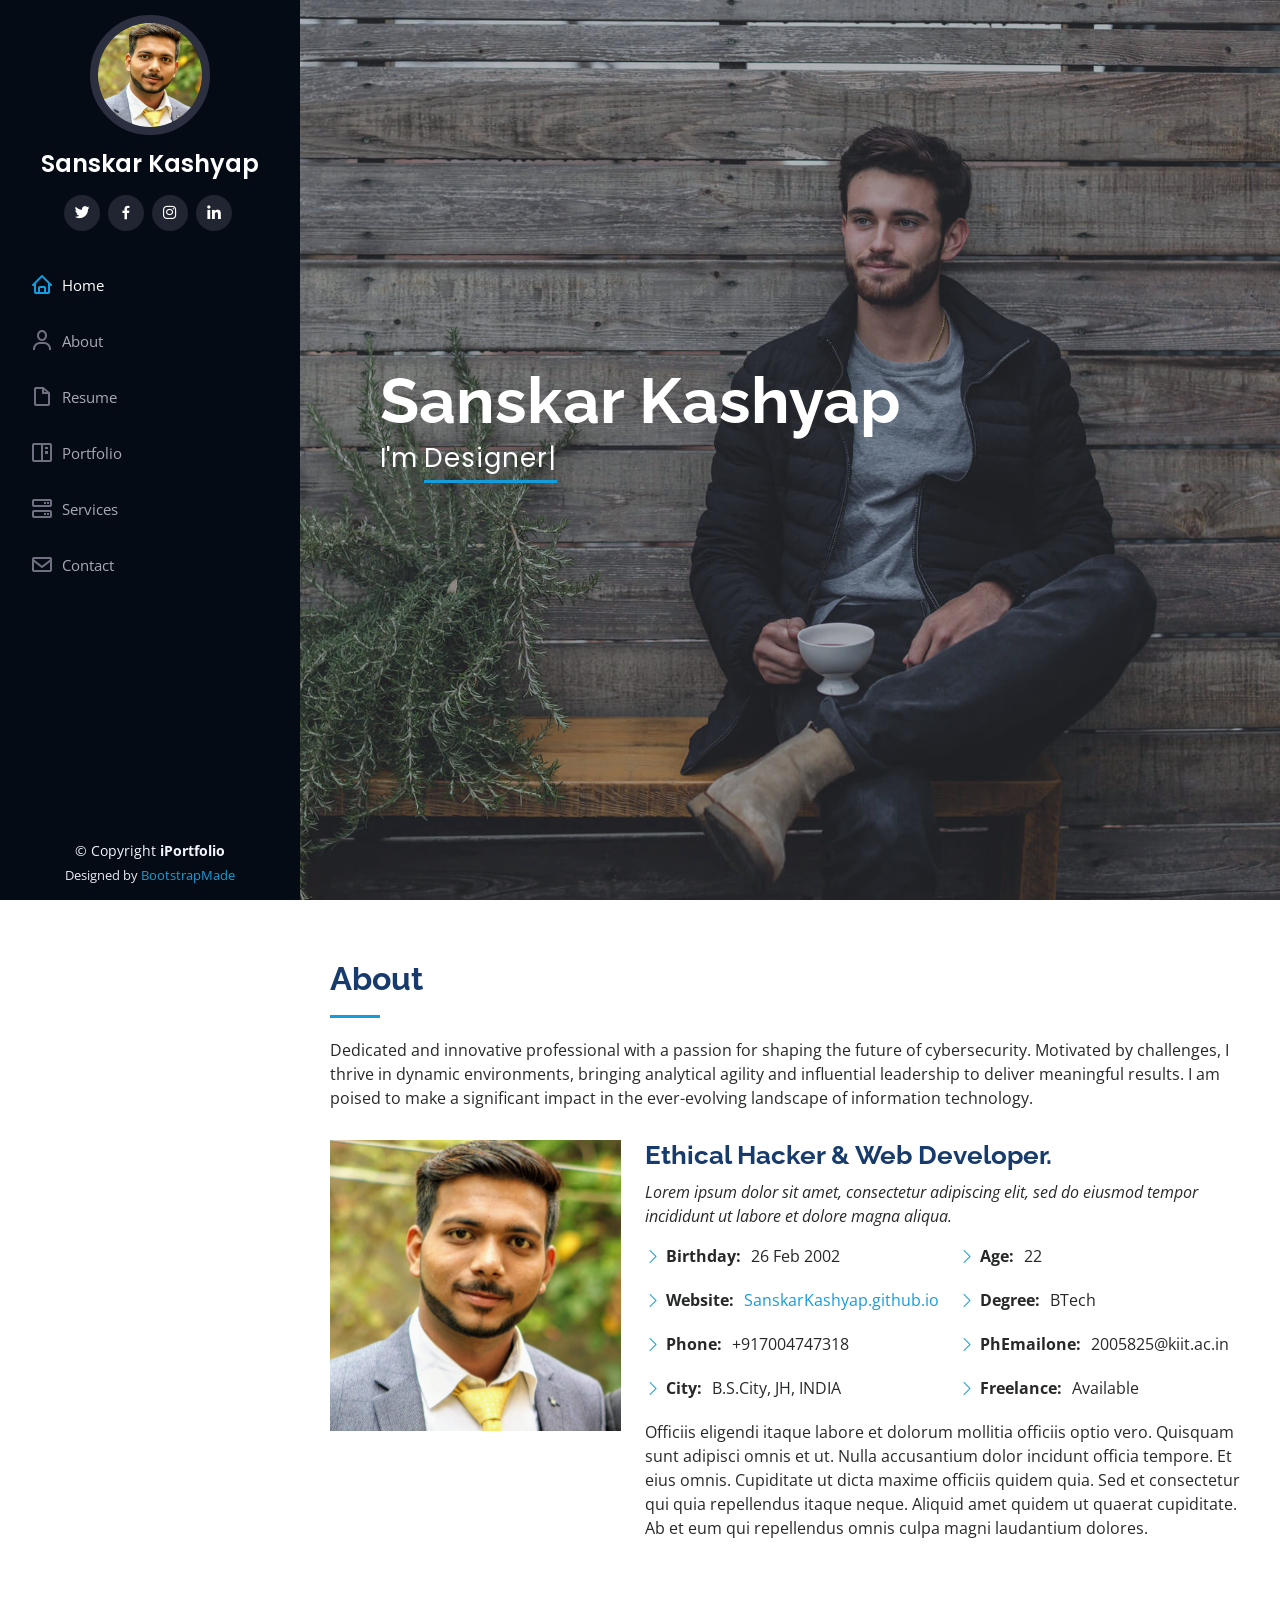
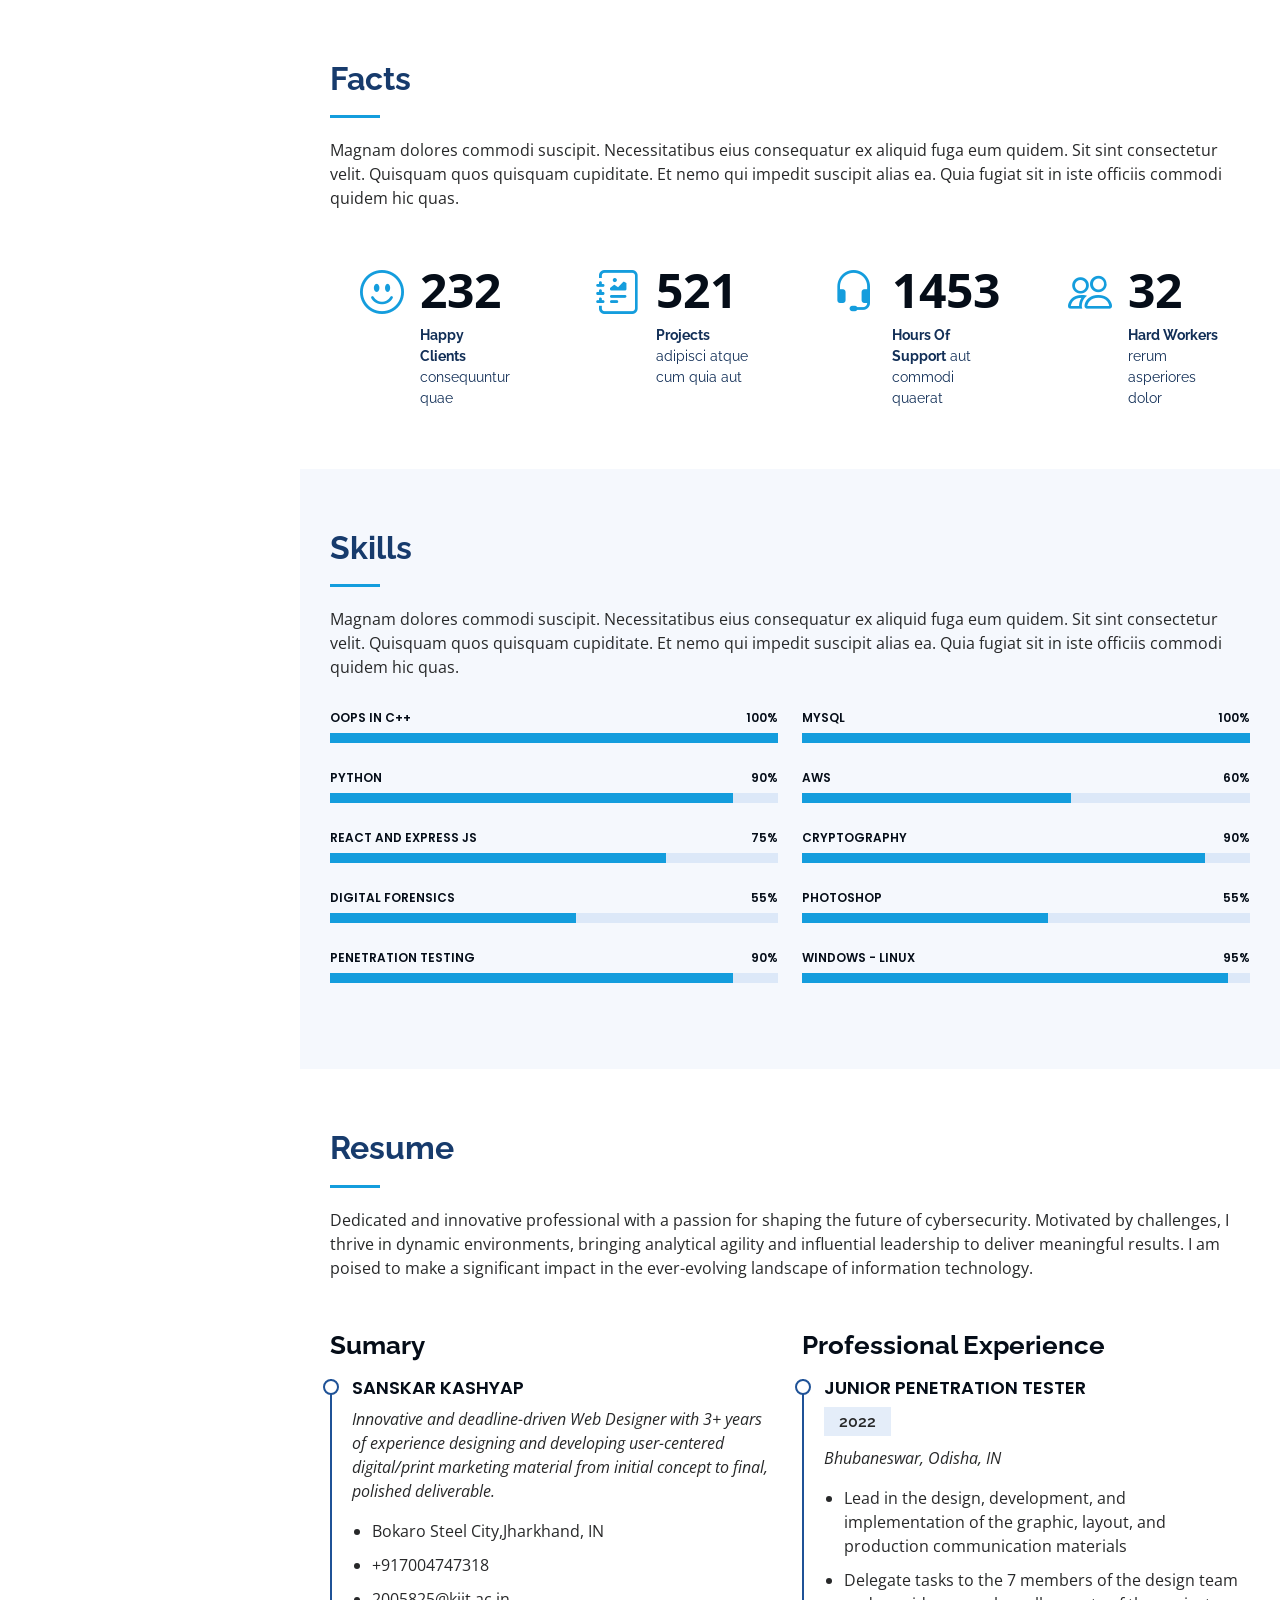
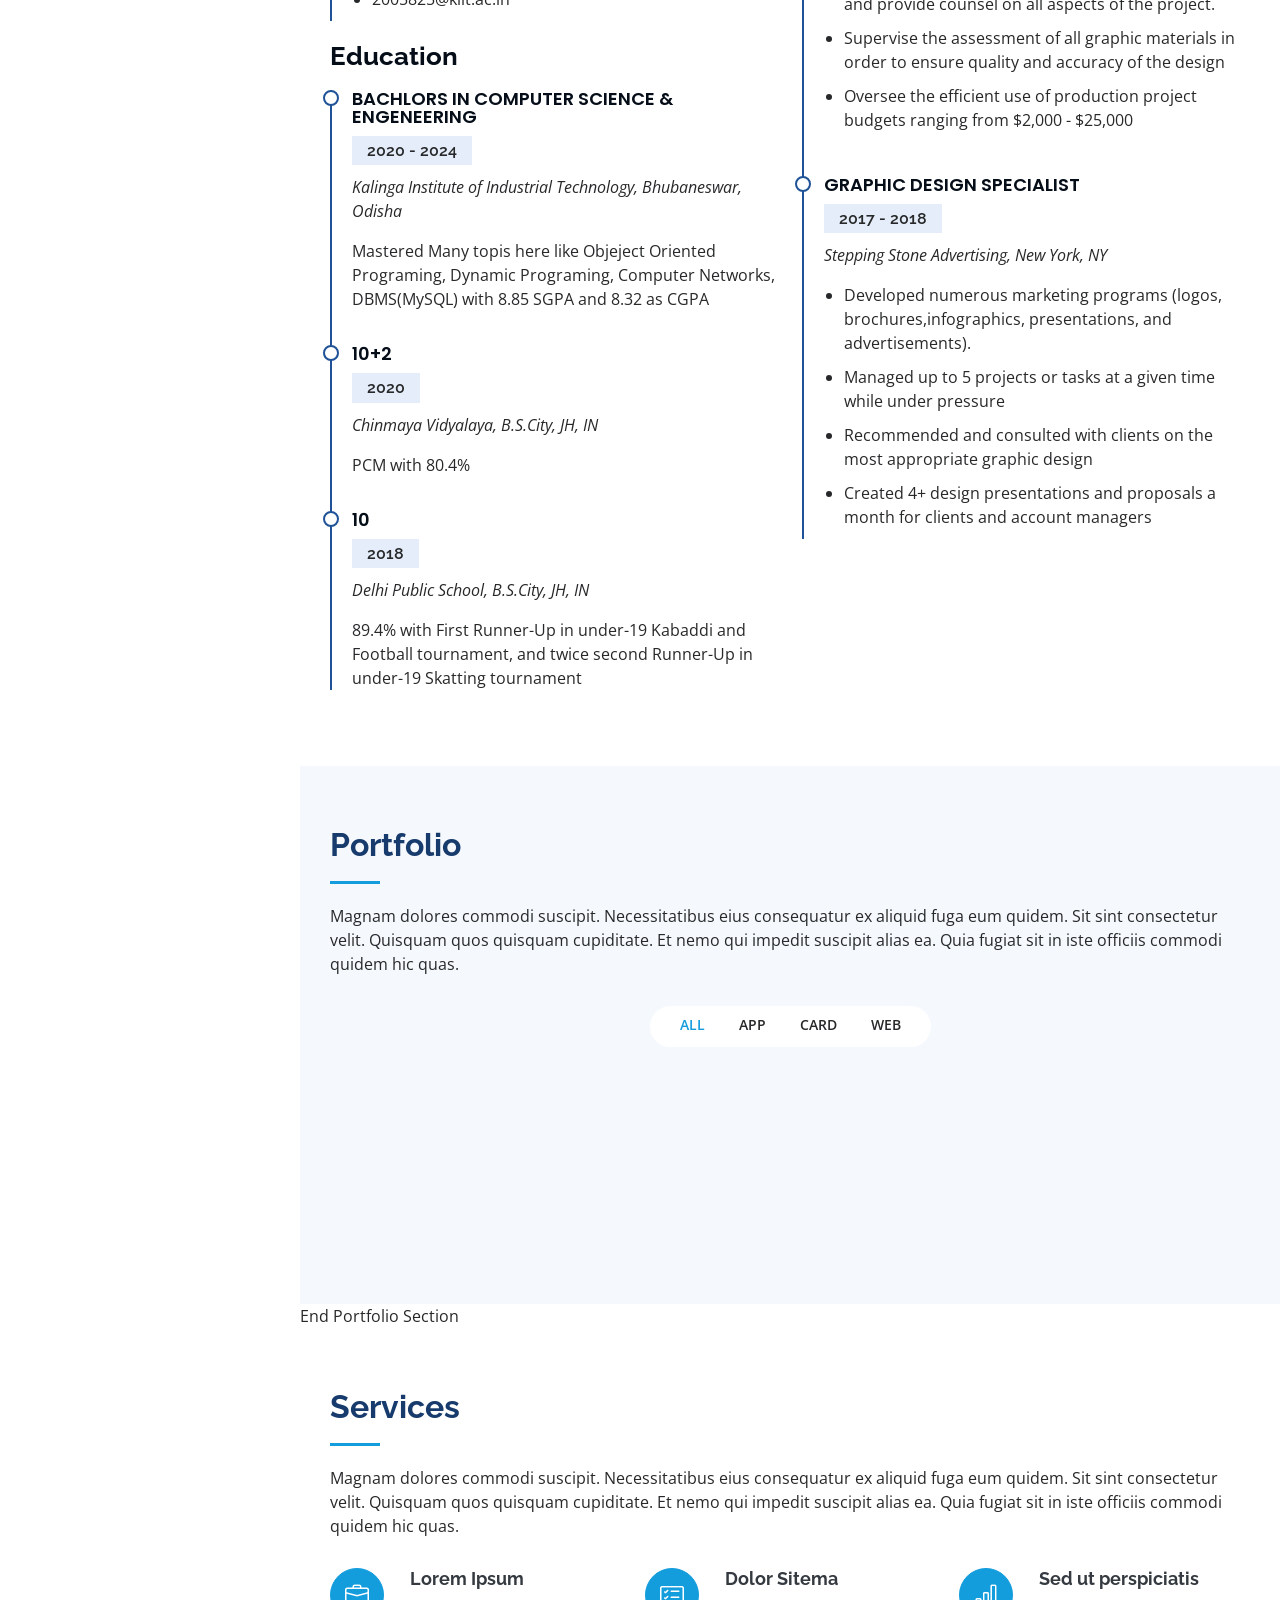
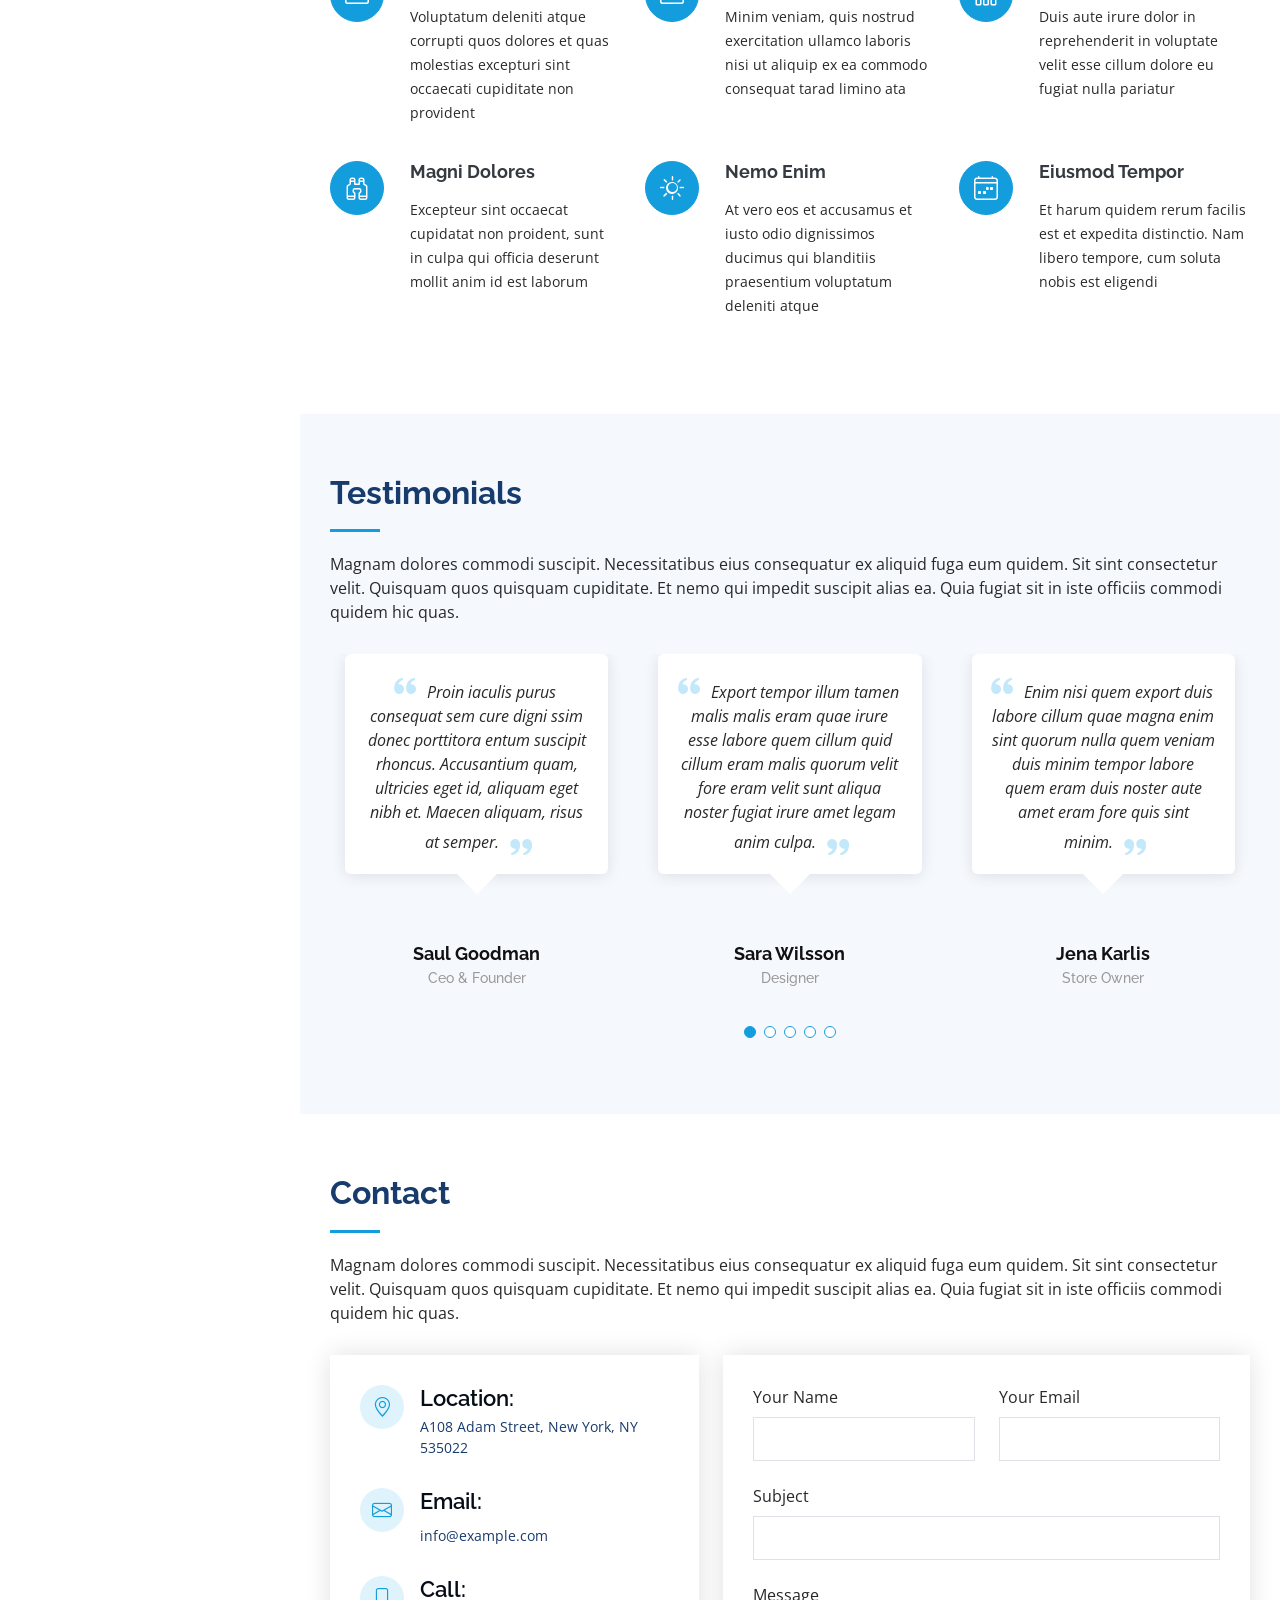
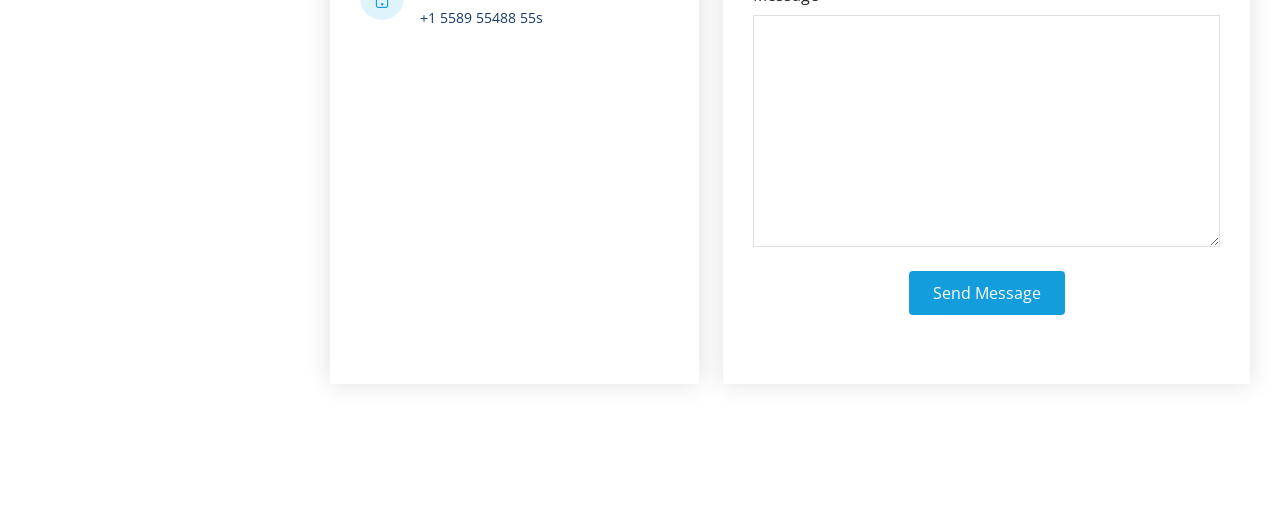
==== commit a51022a7: "edit2" ====
--- a/index.html
+++ b/index.html
@@ -1,662 +1,1197 @@
 <!DOCTYPE html>
 <html lang="en">
-
-<head>
-  <meta charset="utf-8">
-  <meta content="width=device-width, initial-scale=1.0" name="viewport">
-
-  <title>iPortfolio Bootstrap Template - Index</title>
-  <meta content="" name="description">
-  <meta content="" name="keywords">
-
-  <!-- Favicons -->
-  <link href="assets/img/favicon.png" rel="icon">
-  <link href="assets/img/apple-touch-icon.png" rel="apple-touch-icon">
-
-  <!-- Google Fonts -->
-  <link href="https://fonts.googleapis.com/css?family=Open+Sans:300,300i,400,400i,600,600i,700,700i|Raleway:300,300i,400,400i,500,500i,600,600i,700,700i|Poppins:300,300i,400,400i,500,500i,600,600i,700,700i" rel="stylesheet">
-
-  <!-- Vendor CSS Files -->
-  <link href="assets/vendor/aos/aos.css" rel="stylesheet">
-  <link href="assets/vendor/bootstrap/css/bootstrap.min.css" rel="stylesheet">
-  <link href="assets/vendor/bootstrap-icons/bootstrap-icons.css" rel="stylesheet">
-  <link href="assets/vendor/boxicons/css/boxicons.min.css" rel="stylesheet">
-  <link href="assets/vendor/glightbox/css/glightbox.min.css" rel="stylesheet">
-  <link href="assets/vendor/swiper/swiper-bundle.min.css" rel="stylesheet">
-
-  <!-- Template Main CSS File -->
-  <link href="assets/css/style.css" rel="stylesheet">
-
-  <!-- =======================================================
+  <head>
+    <meta charset="utf-8" />
+    <meta content="width=device-width, initial-scale=1.0" name="viewport" />
+
+    <title>iPortfolio Bootstrap Template - Index</title>
+    <meta content="" name="description" />
+    <meta content="" name="keywords" />
+
+    <!-- Favicons -->
+    <link href="assets/img/favicon.png" rel="icon" />
+    <link href="assets/img/apple-touch-icon.png" rel="apple-touch-icon" />
+
+    <!-- Google Fonts -->
+    <link
+      href="https://fonts.googleapis.com/css?family=Open+Sans:300,300i,400,400i,600,600i,700,700i|Raleway:300,300i,400,400i,500,500i,600,600i,700,700i|Poppins:300,300i,400,400i,500,500i,600,600i,700,700i"
+      rel="stylesheet"
+    />
+
+    <!-- Vendor CSS Files -->
+    <link href="assets/vendor/aos/aos.css" rel="stylesheet" />
+    <link
+      href="assets/vendor/bootstrap/css/bootstrap.min.css"
+      rel="stylesheet"
+    />
+    <link
+      href="assets/vendor/bootstrap-icons/bootstrap-icons.css"
+      rel="stylesheet"
+    />
+    <link href="assets/vendor/boxicons/css/boxicons.min.css" rel="stylesheet" />
+    <link
+      href="assets/vendor/glightbox/css/glightbox.min.css"
+      rel="stylesheet"
+    />
+    <link href="assets/vendor/swiper/swiper-bundle.min.css" rel="stylesheet" />
+
+    <!-- Template Main CSS File -->
+    <link href="assets/css/style.css" rel="stylesheet" />
+
+    <!-- =======================================================
   * Template Name: iPortfolio
-  * Updated: Sep 18 2023 with Bootstrap v5.3.2
+  * Updated: Sep 18 2023 with Bootstrap v5.3.2
   * Template URL: https://bootstrapmade.com/iportfolio-bootstrap-portfolio-websites-template/
   * Author: BootstrapMade.com
   * License: https://bootstrapmade.com/license/
   ======================================================== -->
-</head>
-
-<body>
-
-  <!-- ======= Mobile nav toggle button ======= -->
-  <i class="bi bi-list mobile-nav-toggle d-xl-none"></i>
-
-  <!-- ======= Header ======= -->
-  <header id="header">
-    <div class="d-flex flex-column">
-
-      <div class="profile">
-        <img src="assets/img/profile-img.jpg" alt="" class="img-fluid rounded-circle">
-        <h1 class="text-light"><a href="index.html">Alex Smith</a></h1>
-        <div class="social-links mt-3 text-center">
-          <a href="#" class="twitter"><i class="bx bxl-twitter"></i></a>
-          <a href="#" class="facebook"><i class="bx bxl-facebook"></i></a>
-          <a href="#" class="instagram"><i class="bx bxl-instagram"></i></a>
-          <a href="#" class="google-plus"><i class="bx bxl-skype"></i></a>
-          <a href="#" class="linkedin"><i class="bx bxl-linkedin"></i></a>
+  </head>
+
+  <body>
+    <!-- ======= Mobile nav toggle button ======= -->
+    <i class="bi bi-list mobile-nav-toggle d-xl-none"></i>
+
+    <!-- ======= Header ======= -->
+    <header id="header">
+      <div class="d-flex flex-column">
+        <div class="profile">
+          <img
+            src="assets/img/profile-img.jpg"
+            alt=""
+            class="img-fluid rounded-circle"
+          />
+          <h1 class="text-light"><a href="index.html">Sanskar Kashyap</a></h1>
+          <div class="social-links mt-3 text-center">
+            <a href="https://twitter.com/KashyapZi" class="twitter"
+              ><i class="bx bxl-twitter"></i
+            ></a>
+            <a href="#" class="facebook"><i class="bx bxl-facebook"></i></a>
+            <a href="#" class="instagram"><i class="bx bxl-instagram"></i></a>
+            <!-- <a href="#" class="google-plus"><i class="bx bxl-skype"></i></a> -->
+            <a href="https://www.linkedin.com/in/sanskar-kashyap-426910201/" class="linkedin"><i class="bx bxl-linkedin"></i></a>
+          </div>
+        </div>
+
+        <nav id="navbar" class="nav-menu navbar">
+          <ul>
+            <li>
+              <a href="#hero" class="nav-link scrollto active"
+                ><i class="bx bx-home"></i> <span>Home</span></a
+              >
+            </li>
+            <li>
+              <a href="#about" class="nav-link scrollto"
+                ><i class="bx bx-user"></i> <span>About</span></a
+              >
+            </li>
+            <li>
+              <a href="#resume" class="nav-link scrollto"
+                ><i class="bx bx-file-blank"></i> <span>Resume</span></a
+              >
+            </li>
+            <li>
+              <a href="#portfolio" class="nav-link scrollto"
+                ><i class="bx bx-book-content"></i> <span>Portfolio</span></a
+              >
+            </li>
+            <li>
+              <a href="#services" class="nav-link scrollto"
+                ><i class="bx bx-server"></i> <span>Services</span></a
+              >
+            </li>
+            <li>
+              <a href="#contact" class="nav-link scrollto"
+                ><i class="bx bx-envelope"></i> <span>Contact</span></a
+              >
+            </li>
+          </ul>
+        </nav>
+        <!-- .nav-menu -->
+      </div>
+    </header>
+    <!-- End Header -->
+
+    <!-- ======= Hero Section ======= -->
+    <section
+      id="hero"
+      class="d-flex flex-column justify-content-center align-items-center"
+    >
+      <div class="hero-container" data-aos="fade-in">
+        <h1>Sanskar Kashyap</h1>
+        <p>
+          I'm
+          <span
+            class="typed"
+            data-typed-items="Designer, Developer, Freelancer, Photographer"
+          ></span>
+        </p>
+      </div>
+    </section>
+    <!-- End Hero -->
+
+    <main id="main">
+      <!-- ======= About Section ======= -->
+      <section id="about" class="about">
+        <div class="container">
+          <div class="section-title">
+            <h2>About</h2>
+            <p>
+              Dedicated and innovative professional with a passion for shaping
+              the future of cybersecurity. Motivated by challenges, I thrive in
+              dynamic environments, bringing analytical agility and influential
+              leadership to deliver meaningful results. I am poised to make a
+              significant impact in the ever-evolving landscape of information
+              technology.
+            </p>
+          </div>
+
+          <div class="row">
+            <div class="col-lg-4" data-aos="fade-right">
+              <img src="assets/img/profile-img.jpg" class="img-fluid" alt="" />
+            </div>
+            <div class="col-lg-8 pt-4 pt-lg-0 content" data-aos="fade-left">
+              <h3>Ethical Hacker &amp; Web Developer.</h3>
+              <p class="fst-italic">
+                Lorem ipsum dolor sit amet, consectetur adipiscing elit, sed do
+                eiusmod tempor incididunt ut labore et dolore magna aliqua.
+              </p>
+              <div class="row">
+                <div class="col-lg-6">
+                  <ul>
+                    <li>
+                      <i class="bi bi-chevron-right"></i>
+                      <strong>Birthday:</strong> <span>26 Feb 2002</span>
+                    </li>
+                    <li>
+                      <i class="bi bi-chevron-right"></i>
+                      <strong>Website:</strong>
+                      <span
+                        ><a href="SanskarKashyap.github.io"
+                          >SanskarKashyap.github.io</a
+                        ></span
+                      >
+                    </li>
+                    <li>
+                      <i class="bi bi-chevron-right"></i>
+                      <strong>Phone:</strong> <span>+917004747318</span>
+                    </li>
+                    <li>
+                      <i class="bi bi-chevron-right"></i>
+                      <strong>City:</strong> <span>B.S.City, JH, INDIA</span>
+                    </li>
+                  </ul>
+                </div>
+                <div class="col-lg-6">
+                  <ul>
+                    <li>
+                      <i class="bi bi-chevron-right"></i> <strong>Age:</strong>
+                      <span>22</span>
+                    </li>
+                    <li>
+                      <i class="bi bi-chevron-right"></i>
+                      <strong>Degree:</strong> <span>BTech</span>
+                    </li>
+                    <li>
+                      <i class="bi bi-chevron-right"></i>
+                      <strong>PhEmailone:</strong>
+                      <span>2005825@kiit.ac.in</span>
+                    </li>
+                    <li>
+                      <i class="bi bi-chevron-right"></i>
+                      <strong>Freelance:</strong> <span>Available</span>
+                    </li>
+                  </ul>
+                </div>
+              </div>
+              <p>
+                Officiis eligendi itaque labore et dolorum mollitia officiis
+                optio vero. Quisquam sunt adipisci omnis et ut. Nulla
+                accusantium dolor incidunt officia tempore. Et eius omnis.
+                Cupiditate ut dicta maxime officiis quidem quia. Sed et
+                consectetur qui quia repellendus itaque neque. Aliquid amet
+                quidem ut quaerat cupiditate. Ab et eum qui repellendus omnis
+                culpa magni laudantium dolores.
+              </p>
+            </div>
+          </div>
+        </div>
+      </section>
+      <!-- End About Section -->
+
+      <!-- ======= Facts Section ======= -->
+      <section id="facts" class="facts">
+        <div class="container">
+          <div class="section-title">
+            <h2>Facts</h2>
+            <p>
+              Magnam dolores commodi suscipit. Necessitatibus eius consequatur
+              ex aliquid fuga eum quidem. Sit sint consectetur velit. Quisquam
+              quos quisquam cupiditate. Et nemo qui impedit suscipit alias ea.
+              Quia fugiat sit in iste officiis commodi quidem hic quas.
+            </p>
+          </div>
+
+          <div class="row no-gutters">
+            <div
+              class="col-lg-3 col-md-6 d-md-flex align-items-md-stretch"
+              data-aos="fade-up"
+            >
+              <div class="count-box">
+                <i class="bi bi-emoji-smile"></i>
+                <span
+                  data-purecounter-start="0"
+                  data-purecounter-end="232"
+                  data-purecounter-duration="1"
+                  class="purecounter"
+                ></span>
+                <p><strong>Happy Clients</strong> consequuntur quae</p>
+              </div>
+            </div>
+
+            <div
+              class="col-lg-3 col-md-6 d-md-flex align-items-md-stretch"
+              data-aos="fade-up"
+              data-aos-delay="100"
+            >
+              <div class="count-box">
+                <i class="bi bi-journal-richtext"></i>
+                <span
+                  data-purecounter-start="0"
+                  data-purecounter-end="521"
+                  data-purecounter-duration="1"
+                  class="purecounter"
+                ></span>
+                <p><strong>Projects</strong> adipisci atque cum quia aut</p>
+              </div>
+            </div>
+
+            <div
+              class="col-lg-3 col-md-6 d-md-flex align-items-md-stretch"
+              data-aos="fade-up"
+              data-aos-delay="200"
+            >
+              <div class="count-box">
+                <i class="bi bi-headset"></i>
+                <span
+                  data-purecounter-start="0"
+                  data-purecounter-end="1453"
+                  data-purecounter-duration="1"
+                  class="purecounter"
+                ></span>
+                <p><strong>Hours Of Support</strong> aut commodi quaerat</p>
+              </div>
+            </div>
+
+            <div
+              class="col-lg-3 col-md-6 d-md-flex align-items-md-stretch"
+              data-aos="fade-up"
+              data-aos-delay="300"
+            >
+              <div class="count-box">
+                <i class="bi bi-people"></i>
+                <span
+                  data-purecounter-start="0"
+                  data-purecounter-end="32"
+                  data-purecounter-duration="1"
+                  class="purecounter"
+                ></span>
+                <p><strong>Hard Workers</strong> rerum asperiores dolor</p>
+              </div>
+            </div>
+          </div>
+        </div>
+      </section>
+      <!-- End Facts Section -->
+
+      <!-- ======= Skills Section ======= -->
+      <section id="skills" class="skills section-bg">
+        <div class="container">
+          <div class="section-title">
+            <h2>Skills</h2>
+            <p>
+              Magnam dolores commodi suscipit. Necessitatibus eius consequatur
+              ex aliquid fuga eum quidem. Sit sint consectetur velit. Quisquam
+              quos quisquam cupiditate. Et nemo qui impedit suscipit alias ea.
+              Quia fugiat sit in iste officiis commodi quidem hic quas.
+            </p>
+          </div>
+
+          <div class="row skills-content">
+            <div class="col-lg-6" data-aos="fade-up">
+              <div class="progress">
+                <span class="skill">OOPs in C++ <i class="val">100%</i></span>
+                <div class="progress-bar-wrap">
+                  <div
+                    class="progress-bar"
+                    role="progressbar"
+                    aria-valuenow="100"
+                    aria-valuemin="0"
+                    aria-valuemax="100"
+                  ></div>
+                </div>
+              </div>
+
+              <div class="progress">
+                <span class="skill">Python <i class="val">90%</i></span>
+                <div class="progress-bar-wrap">
+                  <div
+                    class="progress-bar"
+                    role="progressbar"
+                    aria-valuenow="90"
+                    aria-valuemin="0"
+                    aria-valuemax="100"
+                  ></div>
+                </div>
+              </div>
+
+              <div class="progress">
+                <span class="skill"
+                  >React and Express js <i class="val">75%</i></span
+                >
+                <div class="progress-bar-wrap">
+                  <div
+                    class="progress-bar"
+                    role="progressbar"
+                    aria-valuenow="75"
+                    aria-valuemin="0"
+                    aria-valuemax="100"
+                  ></div>
+                </div>
+              </div>
+
+              <div class="progress">
+                <span class="skill"
+                  >Digital Forensics <i class="val">55%</i></span
+                >
+                <div class="progress-bar-wrap">
+                  <div
+                    class="progress-bar"
+                    role="progressbar"
+                    aria-valuenow="55"
+                    aria-valuemin="0"
+                    aria-valuemax="100"
+                  ></div>
+                </div>
+              </div>
+
+              <div class="progress">
+                <span class="skill"
+                  >Penetration Testing<i class="val">90%</i></span
+                >
+                <div class="progress-bar-wrap">
+                  <div
+                    class="progress-bar"
+                    role="progressbar"
+                    aria-valuenow="90"
+                    aria-valuemin="0"
+                    aria-valuemax="100"
+                  ></div>
+                </div>
+              </div>
+            </div>
+
+            <div class="col-lg-6" data-aos="fade-up" data-aos-delay="100">
+              <div class="progress">
+                <span class="skill">MySQl <i class="val">100%</i></span>
+                <div class="progress-bar-wrap">
+                  <div
+                    class="progress-bar"
+                    role="progressbar"
+                    aria-valuenow="100"
+                    aria-valuemin="0"
+                    aria-valuemax="100"
+                  ></div>
+                </div>
+              </div>
+
+              <div class="progress">
+                <span class="skill">AWS <i class="val">60%</i></span>
+                <div class="progress-bar-wrap">
+                  <div
+                    class="progress-bar"
+                    role="progressbar"
+                    aria-valuenow="60"
+                    aria-valuemin="0"
+                    aria-valuemax="100"
+                  ></div>
+                </div>
+              </div>
+
+              <div class="progress">
+                <span class="skill">Cryptography <i class="val">90%</i></span>
+                <div class="progress-bar-wrap">
+                  <div
+                    class="progress-bar"
+                    role="progressbar"
+                    aria-valuenow="90"
+                    aria-valuemin="0"
+                    aria-valuemax="100"
+                  ></div>
+                </div>
+              </div>
+
+              <div class="progress">
+                <span class="skill">Photoshop <i class="val">55%</i></span>
+                <div class="progress-bar-wrap">
+                  <div
+                    class="progress-bar"
+                    role="progressbar"
+                    aria-valuenow="55"
+                    aria-valuemin="0"
+                    aria-valuemax="100"
+                  ></div>
+                </div>
+              </div>
+              <div class="progress">
+                <span class="skill"
+                  >Windows - linux <i class="val">95%</i></span
+                >
+                <div class="progress-bar-wrap">
+                  <div
+                    class="progress-bar"
+                    role="progressbar"
+                    aria-valuenow="95"
+                    aria-valuemin="0"
+                    aria-valuemax="100"
+                  ></div>
+                </div>
+              </div>
+            </div>
+          </div>
+        </div>
+      </section>
+      <!-- End Skills Section -->
+
+      <!-- ======= Resume Section ======= -->
+      <section id="resume" class="resume">
+        <div class="container">
+          <div class="section-title">
+            <h2>Resume</h2>
+            <p>
+              Dedicated and innovative professional with a passion for shaping
+              the future of cybersecurity. Motivated by challenges, I thrive in
+              dynamic environments, bringing analytical agility and influential
+              leadership to deliver meaningful results. I am poised to make a
+              significant impact in the ever-evolving landscape of information
+              technology.
+            </p>
+          </div>
+
+          <div class="row">
+            <div class="col-lg-6" data-aos="fade-up">
+              <h3 class="resume-title">Sumary</h3>
+              <div class="resume-item pb-0">
+                <h4>Sanskar Kashyap</h4>
+                <p>
+                  <em
+                    >Innovative and deadline-driven Web Designer with 3+ years
+                    of experience designing and developing user-centered
+                    digital/print marketing material from initial concept to
+                    final, polished deliverable.</em
+                  >
+                </p>
+                <ul>
+                  <li>Bokaro Steel City,Jharkhand, IN</li>
+                  <li>+917004747318</li>
+                  <li>2005825@kiit.ac.in</li>
+                </ul>
+              </div>
+
+              <h3 class="resume-title">Education</h3>
+              <div class="resume-item">
+                <h4>Bachlors in Computer Science &amp; Engeneering</h4>
+                <h5>2020 - 2024</h5>
+                <p>
+                  <em
+                    >Kalinga Institute of Industrial Technology, Bhubaneswar,
+                    Odisha</em
+                  >
+                </p>
+                <p>
+                  Mastered Many topis here like Objeject Oriented Programing,
+                  Dynamic Programing, Computer Networks, DBMS(MySQL) with 8.85
+                  SGPA and 8.32 as CGPA
+                </p>
+              </div>
+              <div class="resume-item">
+                <h4>10+2</h4>
+                <h5>2020</h5>
+                <p><em>Chinmaya Vidyalaya, B.S.City, JH, IN</em></p>
+                <p>PCM with 80.4%</p>
+              </div>
+              <div class="resume-item">
+                <h4>10</h4>
+                <h5>2018</h5>
+                <p><em>Delhi Public School, B.S.City, JH, IN</em></p>
+                <p>
+                  89.4% with First Runner-Up in under-19 Kabaddi and Football
+                  tournament, and twice second Runner-Up in under-19 Skatting
+                  tournament
+                </p>
+              </div>
+            </div>
+            <div class="col-lg-6" data-aos="fade-up" data-aos-delay="100">
+              <h3 class="resume-title">Professional Experience</h3>
+              <div class="resume-item">
+                <h4>Junior Penetration Tester </h4>
+                <h5>2022</h5>
+                <p><em>Bhubaneswar, Odisha, IN </em></p>
+                <ul>
+                  <li>
+                    Lead in the design, development, and implementation of the
+                    graphic, layout, and production communication materials
+                  </li>
+                  <li>
+                    Delegate tasks to the 7 members of the design team and
+                    provide counsel on all aspects of the project.
+                  </li>
+                  <li>
+                    Supervise the assessment of all graphic materials in order
+                    to ensure quality and accuracy of the design
+                  </li>
+                  <li>
+                    Oversee the efficient use of production project budgets
+                    ranging from $2,000 - $25,000
+                  </li>
+                </ul>
+              </div>
+              <div class="resume-item">
+                <h4>Graphic design specialist</h4>
+                <h5>2017 - 2018</h5>
+                <p><em>Stepping Stone Advertising, New York, NY</em></p>
+                <ul>
+                  <li>
+                    Developed numerous marketing programs (logos,
+                    brochures,infographics, presentations, and advertisements).
+                  </li>
+                  <li>
+                    Managed up to 5 projects or tasks at a given time while
+                    under pressure
+                  </li>
+                  <li>
+                    Recommended and consulted with clients on the most
+                    appropriate graphic design
+                  </li>
+                  <li>
+                    Created 4+ design presentations and proposals a month for
+                    clients and account managers
+                  </li>
+                </ul>
+              </div>
+            </div>
+          </div>
+        </div>
+      </section>
+      <!-- End Resume Section -->
+
+      <!-- ======= Portfolio Section ======= -->
+      <section id="portfolio" class="portfolio section-bg">
+        <div class="container">
+          <div class="section-title">
+            <h2>Portfolio</h2>
+            <p>
+              Magnam dolores commodi suscipit. Necessitatibus eius consequatur
+              ex aliquid fuga eum quidem. Sit sint consectetur velit. Quisquam
+              quos quisquam cupiditate. Et nemo qui impedit suscipit alias ea.
+              Quia fugiat sit in iste officiis commodi quidem hic quas.
+            </p>
+          </div>
+
+          <div class="row" data-aos="fade-up">
+            <div class="col-lg-12 d-flex justify-content-center">
+              <ul id="portfolio-flters">
+                <li data-filter="*" class="filter-active">All</li>
+                <li data-filter=".filter-app">App</li>
+                <li data-filter=".filter-card">Card</li>
+                <li data-filter=".filter-web">Web</li>
+              </ul>
+            </div>
+          </div>
+
+          <div
+            class="row portfolio-container"
+            data-aos="fade-up"
+            data-aos-delay="100"
+          >
+            <div class="col-lg-4 col-md-6 portfolio-item filter-app">
+              <div class="portfolio-wrap">
+                <img
+                  src="assets/img/portfolio/portfolio-1.jpg"
+                  class="img-fluid"
+                  alt=""
+                />
+                <div class="portfolio-links">
+                  <a
+                    href="assets/img/portfolio/portfolio-1.jpg"
+                    data-gallery="portfolioGallery"
+                    class="portfolio-lightbox"
+                    title="App 1"
+                    ><i class="bx bx-plus"></i
+                  ></a>
+                  <a href="portfolio-details.html" title="More Details"
+                    ><i class="bx bx-link"></i
+                  ></a>
+                </div>
+              </div>
+            </div>
+
+            <div class="col-lg-4 col-md-6 portfolio-item filter-web">
+              <div class="portfolio-wrap">
+                <img
+                  src="assets/img/portfolio/portfolio-2.jpg"
+                  class="img-fluid"
+                  alt=""
+                />
+                <div class="portfolio-links">
+                  <a
+                    href="assets/img/portfolio/portfolio-2.jpg"
+                    data-gallery="portfolioGallery"
+                    class="portfolio-lightbox"
+                    title="Web 3"
+                    ><i class="bx bx-plus"></i
+                  ></a>
+                  <a href="portfolio-details.html" title="More Details"
+                    ><i class="bx bx-link"></i
+                  ></a>
+                </div>
+              </div>
+            </div>
+
+            <div class="col-lg-4 col-md-6 portfolio-item filter-app">
+              <div class="portfolio-wrap">
+                <img
+                  src="assets/img/portfolio/portfolio-3.jpg"
+                  class="img-fluid"
+                  alt=""
+                />
+                <div class="portfolio-links">
+                  <a
+                    href="assets/img/portfolio/portfolio-3.jpg"
+                    data-gallery="portfolioGallery"
+                    class="portfolio-lightbox"
+                    title="App 2"
+                    ><i class="bx bx-plus"></i
+                  ></a>
+                  <a href="portfolio-details.html" title="More Details"
+                    ><i class="bx bx-link"></i
+                  ></a>
+                </div>
+              </div>
+            </div>
+
+            <div class="col-lg-4 col-md-6 portfolio-item filter-card">
+              <div class="portfolio-wrap">
+                <img
+                  src="assets/img/portfolio/portfolio-4.jpg"
+                  class="img-fluid"
+                  alt=""
+                />
+                <div class="portfolio-links">
+                  <a
+                    href="assets/img/portfolio/portfolio-4.jpg"
+                    data-gallery="portfolioGallery"
+                    class="portfolio-lightbox"
+                    title="Card 2"
+                    ><i class="bx bx-plus"></i
+                  ></a>
+                  <a href="portfolio-details.html" title="More Details"
+                    ><i class="bx bx-link"></i
+                  ></a>
+                </div>
+              </div>
+            </div>
+
+            <div class="col-lg-4 col-md-6 portfolio-item filter-web">
+              <div class="portfolio-wrap">
+                <img
+                  src="assets/img/portfolio/portfolio-5.jpg"
+                  class="img-fluid"
+                  alt=""
+                />
+                <div class="portfolio-links">
+                  <a
+                    href="assets/img/portfolio/portfolio-5.jpg"
+                    data-gallery="portfolioGallery"
+                    class="portfolio-lightbox"
+                    title="Web 2"
+                    ><i class="bx bx-plus"></i
+                  ></a>
+                  <a href="portfolio-details.html" title="More Details"
+                    ><i class="bx bx-link"></i
+                  ></a>
+                </div>
+              </div>
+            </div>
+
+            <div class="col-lg-4 col-md-6 portfolio-item filter-app">
+              <div class="portfolio-wrap">
+                <img
+                  src="assets/img/portfolio/portfolio-6.jpg"
+                  class="img-fluid"
+                  alt=""
+                />
+                <div class="portfolio-links">
+                  <a
+                    href="assets/img/portfolio/portfolio-6.jpg"
+                    data-gallery="portfolioGallery"
+                    class="portfolio-lightbox"
+                    title="App 3"
+                    ><i class="bx bx-plus"></i
+                  ></a>
+                  <a href="portfolio-details.html" title="More Details"
+                    ><i class="bx bx-link"></i
+                  ></a>
+                </div>
+              </div>
+            </div>
+
+            <div class="col-lg-4 col-md-6 portfolio-item filter-card">
+              <div class="portfolio-wrap">
+                <img
+                  src="assets/img/portfolio/portfolio-7.jpg"
+                  class="img-fluid"
+                  alt=""
+                />
+                <div class="portfolio-links">
+                  <a
+                    href="assets/img/portfolio/portfolio-7.jpg"
+                    data-gallery="portfolioGallery"
+                    class="portfolio-lightbox"
+                    title="Card 1"
+                    ><i class="bx bx-plus"></i
+                  ></a>
+                  <a href="portfolio-details.html" title="More Details"
+                    ><i class="bx bx-link"></i
+                  ></a>
+                </div>
+              </div>
+            </div>
+
+            <div class="col-lg-4 col-md-6 portfolio-item filter-card">
+              <div class="portfolio-wrap">
+                <img
+                  src="assets/img/portfolio/portfolio-8.jpg"
+                  class="img-fluid"
+                  alt=""
+                />
+                <div class="portfolio-links">
+                  <a
+                    href="assets/img/portfolio/portfolio-8.jpg"
+                    data-gallery="portfolioGallery"
+                    class="portfolio-lightbox"
+                    title="Card 3"
+                    ><i class="bx bx-plus"></i
+                  ></a>
+                  <a href="portfolio-details.html" title="More Details"
+                    ><i class="bx bx-link"></i
+                  ></a>
+                </div>
+              </div>
+            </div>
+
+            <div class="col-lg-4 col-md-6 portfolio-item filter-web">
+              <div class="portfolio-wrap">
+                <img
+                  src="assets/img/portfolio/portfolio-9.jpg"
+                  class="img-fluid"
+                  alt=""
+                />
+                <div class="portfolio-links">
+                  <a
+                    href="assets/img/portfolio/portfolio-9.jpg"
+                    data-gallery="portfolioGallery"
+                    class="portfolio-lightbox"
+                    title="Web 3"
+                    ><i class="bx bx-plus"></i
+                  ></a>
+                  <a href="portfolio-details.html" title="More Details"
+                    ><i class="bx bx-link"></i
+                  ></a>
+                </div>
+              </div>
+            </div>
+          </div>
+        </div>
+      </section>
+      End Portfolio Section
+
+      <!-- ======= Services Section ======= -->
+      <section id="services" class="services">
+        <div class="container">
+          <div class="section-title">
+            <h2>Services</h2>
+            <p>
+              Magnam dolores commodi suscipit. Necessitatibus eius consequatur
+              ex aliquid fuga eum quidem. Sit sint consectetur velit. Quisquam
+              quos quisquam cupiditate. Et nemo qui impedit suscipit alias ea.
+              Quia fugiat sit in iste officiis commodi quidem hic quas.
+            </p>
+          </div>
+
+          <div class="row">
+            <div class="col-lg-4 col-md-6 icon-box" data-aos="fade-up">
+              <div class="icon"><i class="bi bi-briefcase"></i></div>
+              <h4 class="title"><a href="">Lorem Ipsum</a></h4>
+              <p class="description">
+                Voluptatum deleniti atque corrupti quos dolores et quas
+                molestias excepturi sint occaecati cupiditate non provident
+              </p>
+            </div>
+            <div
+              class="col-lg-4 col-md-6 icon-box"
+              data-aos="fade-up"
+              data-aos-delay="100"
+            >
+              <div class="icon"><i class="bi bi-card-checklist"></i></div>
+              <h4 class="title"><a href="">Dolor Sitema</a></h4>
+              <p class="description">
+                Minim veniam, quis nostrud exercitation ullamco laboris nisi ut
+                aliquip ex ea commodo consequat tarad limino ata
+              </p>
+            </div>
+            <div
+              class="col-lg-4 col-md-6 icon-box"
+              data-aos="fade-up"
+              data-aos-delay="200"
+            >
+              <div class="icon"><i class="bi bi-bar-chart"></i></div>
+              <h4 class="title"><a href="">Sed ut perspiciatis</a></h4>
+              <p class="description">
+                Duis aute irure dolor in reprehenderit in voluptate velit esse
+                cillum dolore eu fugiat nulla pariatur
+              </p>
+            </div>
+            <div
+              class="col-lg-4 col-md-6 icon-box"
+              data-aos="fade-up"
+              data-aos-delay="300"
+            >
+              <div class="icon"><i class="bi bi-binoculars"></i></div>
+              <h4 class="title"><a href="">Magni Dolores</a></h4>
+              <p class="description">
+                Excepteur sint occaecat cupidatat non proident, sunt in culpa
+                qui officia deserunt mollit anim id est laborum
+              </p>
+            </div>
+            <div
+              class="col-lg-4 col-md-6 icon-box"
+              data-aos="fade-up"
+              data-aos-delay="400"
+            >
+              <div class="icon"><i class="bi bi-brightness-high"></i></div>
+              <h4 class="title"><a href="">Nemo Enim</a></h4>
+              <p class="description">
+                At vero eos et accusamus et iusto odio dignissimos ducimus qui
+                blanditiis praesentium voluptatum deleniti atque
+              </p>
+            </div>
+            <div
+              class="col-lg-4 col-md-6 icon-box"
+              data-aos="fade-up"
+              data-aos-delay="500"
+            >
+              <div class="icon"><i class="bi bi-calendar4-week"></i></div>
+              <h4 class="title"><a href="">Eiusmod Tempor</a></h4>
+              <p class="description">
+                Et harum quidem rerum facilis est et expedita distinctio. Nam
+                libero tempore, cum soluta nobis est eligendi
+              </p>
+            </div>
+          </div>
+        </div>
+      </section>
+      <!-- End Services Section -->
+
+      <!-- ======= Testimonials Section ======= -->
+      <section id="testimonials" class="testimonials section-bg">
+        <div class="container">
+          <div class="section-title">
+            <h2>Testimonials</h2>
+            <p>
+              Magnam dolores commodi suscipit. Necessitatibus eius consequatur
+              ex aliquid fuga eum quidem. Sit sint consectetur velit. Quisquam
+              quos quisquam cupiditate. Et nemo qui impedit suscipit alias ea.
+              Quia fugiat sit in iste officiis commodi quidem hic quas.
+            </p>
+          </div>
+
+          <div
+            class="testimonials-slider swiper"
+            data-aos="fade-up"
+            data-aos-delay="100"
+          >
+            <div class="swiper-wrapper">
+              <div class="swiper-slide">
+                <div class="testimonial-item" data-aos="fade-up">
+                  <p>
+                    <i class="bx bxs-quote-alt-left quote-icon-left"></i>
+                    Proin iaculis purus consequat sem cure digni ssim donec
+                    porttitora entum suscipit rhoncus. Accusantium quam,
+                    ultricies eget id, aliquam eget nibh et. Maecen aliquam,
+                    risus at semper.
+                    <i class="bx bxs-quote-alt-right quote-icon-right"></i>
+                  </p>
+                  <img
+                    src="assets/img/testimonials/testimonials-1.jpg"
+                    class="testimonial-img"
+                    alt=""
+                  />
+                  <h3>Saul Goodman</h3>
+                  <h4>Ceo &amp; Founder</h4>
+                </div>
+              </div>
+              <!-- End testimonial item -->
+
+              <div class="swiper-slide">
+                <div
+                  class="testimonial-item"
+                  data-aos="fade-up"
+                  data-aos-delay="100"
+                >
+                  <p>
+                    <i class="bx bxs-quote-alt-left quote-icon-left"></i>
+                    Export tempor illum tamen malis malis eram quae irure esse
+                    labore quem cillum quid cillum eram malis quorum velit fore
+                    eram velit sunt aliqua noster fugiat irure amet legam anim
+                    culpa.
+                    <i class="bx bxs-quote-alt-right quote-icon-right"></i>
+                  </p>
+                  <img
+                    src="assets/img/testimonials/testimonials-2.jpg"
+                    class="testimonial-img"
+                    alt=""
+                  />
+                  <h3>Sara Wilsson</h3>
+                  <h4>Designer</h4>
+                </div>
+              </div>
+              <!-- End testimonial item -->
+
+              <div class="swiper-slide">
+                <div
+                  class="testimonial-item"
+                  data-aos="fade-up"
+                  data-aos-delay="200"
+                >
+                  <p>
+                    <i class="bx bxs-quote-alt-left quote-icon-left"></i>
+                    Enim nisi quem export duis labore cillum quae magna enim
+                    sint quorum nulla quem veniam duis minim tempor labore quem
+                    eram duis noster aute amet eram fore quis sint minim.
+                    <i class="bx bxs-quote-alt-right quote-icon-right"></i>
+                  </p>
+                  <img
+                    src="assets/img/testimonials/testimonials-3.jpg"
+                    class="testimonial-img"
+                    alt=""
+                  />
+                  <h3>Jena Karlis</h3>
+                  <h4>Store Owner</h4>
+                </div>
+              </div>
+              <!-- End testimonial item -->
+
+              <div class="swiper-slide">
+                <div
+                  class="testimonial-item"
+                  data-aos="fade-up"
+                  data-aos-delay="300"
+                >
+                  <p>
+                    <i class="bx bxs-quote-alt-left quote-icon-left"></i>
+                    Fugiat enim eram quae cillum dolore dolor amet nulla culpa
+                    multos export minim fugiat minim velit minim dolor enim duis
+                    veniam ipsum anim magna sunt elit fore quem dolore labore
+                    illum veniam.
+                    <i class="bx bxs-quote-alt-right quote-icon-right"></i>
+                  </p>
+                  <img
+                    src="assets/img/testimonials/testimonials-4.jpg"
+                    class="testimonial-img"
+                    alt=""
+                  />
+                  <h3>Matt Brandon</h3>
+                  <h4>Freelancer</h4>
+                </div>
+              </div>
+              <!-- End testimonial item -->
+
+              <div class="swiper-slide">
+                <div
+                  class="testimonial-item"
+                  data-aos="fade-up"
+                  data-aos-delay="400"
+                >
+                  <p>
+                    <i class="bx bxs-quote-alt-left quote-icon-left"></i>
+                    Quis quorum aliqua sint quem legam fore sunt eram irure
+                    aliqua veniam tempor noster veniam enim culpa labore duis
+                    sunt culpa nulla illum cillum fugiat legam esse veniam culpa
+                    fore nisi cillum quid.
+                    <i class="bx bxs-quote-alt-right quote-icon-right"></i>
+                  </p>
+                  <img
+                    src="assets/img/testimonials/testimonials-5.jpg"
+                    class="testimonial-img"
+                    alt=""
+                  />
+                  <h3>John Larson</h3>
+                  <h4>Entrepreneur</h4>
+                </div>
+              </div>
+              <!-- End testimonial item -->
+            </div>
+            <div class="swiper-pagination"></div>
+          </div>
+        </div>
+      </section>
+      <!-- End Testimonials Section -->
+
+      <!-- ======= Contact Section ======= -->
+      <section id="contact" class="contact">
+        <div class="container">
+          <div class="section-title">
+            <h2>Contact</h2>
+            <p>
+              Magnam dolores commodi suscipit. Necessitatibus eius consequatur
+              ex aliquid fuga eum quidem. Sit sint consectetur velit. Quisquam
+              quos quisquam cupiditate. Et nemo qui impedit suscipit alias ea.
+              Quia fugiat sit in iste officiis commodi quidem hic quas.
+            </p>
+          </div>
+
+          <div class="row" data-aos="fade-in">
+            <div class="col-lg-5 d-flex align-items-stretch">
+              <div class="info">
+                <div class="address">
+                  <i class="bi bi-geo-alt"></i>
+                  <h4>Location:</h4>
+                  <p>A108 Adam Street, New York, NY 535022</p>
+                </div>
+
+                <div class="email">
+                  <i class="bi bi-envelope"></i>
+                  <h4>Email:</h4>
+                  <p>info@example.com</p>
+                </div>
+
+                <div class="phone">
+                  <i class="bi bi-phone"></i>
+                  <h4>Call:</h4>
+                  <p>+1 5589 55488 55s</p>
+                </div>
+
+                <iframe
+                  src="https://www.google.com/maps/embed?pb=!1m14!1m8!1m3!1d12097.433213460943!2d-74.0062269!3d40.7101282!3m2!1i1024!2i768!4f13.1!3m3!1m2!1s0x0%3A0xb89d1fe6bc499443!2sDowntown+Conference+Center!5e0!3m2!1smk!2sbg!4v1539943755621"
+                  frameborder="0"
+                  style="border: 0; width: 100%; height: 290px;"
+                  allowfullscreen
+                ></iframe>
+              </div>
+            </div>
+
+            <div class="col-lg-7 mt-5 mt-lg-0 d-flex align-items-stretch">
+              <form
+                action="forms/contact.php"
+                method="post"
+                role="form"
+                class="php-email-form"
+              >
+                <div class="row">
+                  <div class="form-group col-md-6">
+                    <label for="name">Your Name</label>
+                    <input
+                      type="text"
+                      name="name"
+                      class="form-control"
+                      id="name"
+                      required
+                    />
+                  </div>
+                  <div class="form-group col-md-6">
+                    <label for="name">Your Email</label>
+                    <input
+                      type="email"
+                      class="form-control"
+                      name="email"
+                      id="email"
+                      required
+                    />
+                  </div>
+                </div>
+                <div class="form-group">
+                  <label for="name">Subject</label>
+                  <input
+                    type="text"
+                    class="form-control"
+                    name="subject"
+                    id="subject"
+                    required
+                  />
+                </div>
+                <div class="form-group">
+                  <label for="name">Message</label>
+                  <textarea
+                    class="form-control"
+                    name="message"
+                    rows="10"
+                    required
+                  ></textarea>
+                </div>
+                <div class="my-3">
+                  <div class="loading">Loading</div>
+                  <div class="error-message"></div>
+                  <div class="sent-message">
+                    Your message has been sent. Thank you!
+                  </div>
+                </div>
+                <div class="text-center">
+                  <button type="submit">Send Message</button>
+                </div>
+              </form>
+            </div>
+          </div>
+        </div>
+      </section>
+      <!-- End Contact Section -->
+    </main>
+    <!-- End #main -->
+
+    <!-- ======= Footer ======= -->
+    <footer id="footer">
+      <div class="container">
+        <div class="copyright">
+          &copy; Copyright <strong><span>iPortfolio</span></strong>
+        </div>
+        <div class="credits">
+          <!-- All the links in the footer should remain intact. -->
+          <!-- You can delete the links only if you purchased the pro version. -->
+          <!-- Licensing information: https://bootstrapmade.com/license/ -->
+          <!-- Purchase the pro version with working PHP/AJAX contact form: https://bootstrapmade.com/iportfolio-bootstrap-portfolio-websites-template/ -->
+          Designed by <a href="https://bootstrapmade.com/">BootstrapMade</a>
         </div>
       </div>
-
-      <nav id="navbar" class="nav-menu navbar">
-        <ul>
-          <li><a href="#hero" class="nav-link scrollto active"><i class="bx bx-home"></i> <span>Home</span></a></li>
-          <li><a href="#about" class="nav-link scrollto"><i class="bx bx-user"></i> <span>About</span></a></li>
-          <li><a href="#resume" class="nav-link scrollto"><i class="bx bx-file-blank"></i> <span>Resume</span></a></li>
-          <li><a href="#portfolio" class="nav-link scrollto"><i class="bx bx-book-content"></i> <span>Portfolio</span></a></li>
-          <li><a href="#services" class="nav-link scrollto"><i class="bx bx-server"></i> <span>Services</span></a></li>
-          <li><a href="#contact" class="nav-link scrollto"><i class="bx bx-envelope"></i> <span>Contact</span></a></li>
-        </ul>
-      </nav><!-- .nav-menu -->
-    </div>
-  </header><!-- End Header -->
-
-  <!-- ======= Hero Section ======= -->
-  <section id="hero" class="d-flex flex-column justify-content-center align-items-center">
-    <div class="hero-container" data-aos="fade-in">
-      <h1>Alex Smith</h1>
-      <p>I'm <span class="typed" data-typed-items="Designer, Developer, Freelancer, Photographer"></span></p>
-    </div>
-  </section><!-- End Hero -->
-
-  <main id="main">
-
-    <!-- ======= About Section ======= -->
-    <section id="about" class="about">
-      <div class="container">
-
-        <div class="section-title">
-          <h2>About</h2>
-          <p>Magnam dolores commodi suscipit. Necessitatibus eius consequatur ex aliquid fuga eum quidem. Sit sint consectetur velit. Quisquam quos quisquam cupiditate. Et nemo qui impedit suscipit alias ea. Quia fugiat sit in iste officiis commodi quidem hic quas.</p>
-        </div>
-
-        <div class="row">
-          <div class="col-lg-4" data-aos="fade-right">
-            <img src="assets/img/profile-img.jpg" class="img-fluid" alt="">
-          </div>
-          <div class="col-lg-8 pt-4 pt-lg-0 content" data-aos="fade-left">
-            <h3>UI/UX Designer &amp; Web Developer.</h3>
-            <p class="fst-italic">
-              Lorem ipsum dolor sit amet, consectetur adipiscing elit, sed do eiusmod tempor incididunt ut labore et dolore
-              magna aliqua.
-            </p>
-            <div class="row">
-              <div class="col-lg-6">
-                <ul>
-                  <li><i class="bi bi-chevron-right"></i> <strong>Birthday:</strong> <span>1 May 1995</span></li>
-                  <li><i class="bi bi-chevron-right"></i> <strong>Website:</strong> <span>www.example.com</span></li>
-                  <li><i class="bi bi-chevron-right"></i> <strong>Phone:</strong> <span>+123 456 7890</span></li>
-                  <li><i class="bi bi-chevron-right"></i> <strong>City:</strong> <span>New York, USA</span></li>
-                </ul>
-              </div>
-              <div class="col-lg-6">
-                <ul>
-                  <li><i class="bi bi-chevron-right"></i> <strong>Age:</strong> <span>30</span></li>
-                  <li><i class="bi bi-chevron-right"></i> <strong>Degree:</strong> <span>Master</span></li>
-                  <li><i class="bi bi-chevron-right"></i> <strong>PhEmailone:</strong> <span>email@example.com</span></li>
-                  <li><i class="bi bi-chevron-right"></i> <strong>Freelance:</strong> <span>Available</span></li>
-                </ul>
-              </div>
-            </div>
-            <p>
-              Officiis eligendi itaque labore et dolorum mollitia officiis optio vero. Quisquam sunt adipisci omnis et ut. Nulla accusantium dolor incidunt officia tempore. Et eius omnis.
-              Cupiditate ut dicta maxime officiis quidem quia. Sed et consectetur qui quia repellendus itaque neque. Aliquid amet quidem ut quaerat cupiditate. Ab et eum qui repellendus omnis culpa magni laudantium dolores.
-            </p>
-          </div>
-        </div>
-
-      </div>
-    </section><!-- End About Section -->
-
-    <!-- ======= Facts Section ======= -->
-    <section id="facts" class="facts">
-      <div class="container">
-
-        <div class="section-title">
-          <h2>Facts</h2>
-          <p>Magnam dolores commodi suscipit. Necessitatibus eius consequatur ex aliquid fuga eum quidem. Sit sint consectetur velit. Quisquam quos quisquam cupiditate. Et nemo qui impedit suscipit alias ea. Quia fugiat sit in iste officiis commodi quidem hic quas.</p>
-        </div>
-
-        <div class="row no-gutters">
-
-          <div class="col-lg-3 col-md-6 d-md-flex align-items-md-stretch" data-aos="fade-up">
-            <div class="count-box">
-              <i class="bi bi-emoji-smile"></i>
-              <span data-purecounter-start="0" data-purecounter-end="232" data-purecounter-duration="1" class="purecounter"></span>
-              <p><strong>Happy Clients</strong> consequuntur quae</p>
-            </div>
-          </div>
-
-          <div class="col-lg-3 col-md-6 d-md-flex align-items-md-stretch" data-aos="fade-up" data-aos-delay="100">
-            <div class="count-box">
-              <i class="bi bi-journal-richtext"></i>
-              <span data-purecounter-start="0" data-purecounter-end="521" data-purecounter-duration="1" class="purecounter"></span>
-              <p><strong>Projects</strong> adipisci atque cum quia aut</p>
-            </div>
-          </div>
-
-          <div class="col-lg-3 col-md-6 d-md-flex align-items-md-stretch" data-aos="fade-up" data-aos-delay="200">
-            <div class="count-box">
-              <i class="bi bi-headset"></i>
-              <span data-purecounter-start="0" data-purecounter-end="1453" data-purecounter-duration="1" class="purecounter"></span>
-              <p><strong>Hours Of Support</strong> aut commodi quaerat</p>
-            </div>
-          </div>
-
-          <div class="col-lg-3 col-md-6 d-md-flex align-items-md-stretch" data-aos="fade-up" data-aos-delay="300">
-            <div class="count-box">
-              <i class="bi bi-people"></i>
-              <span data-purecounter-start="0" data-purecounter-end="32" data-purecounter-duration="1" class="purecounter"></span>
-              <p><strong>Hard Workers</strong> rerum asperiores dolor</p>
-            </div>
-          </div>
-
-        </div>
-
-      </div>
-    </section><!-- End Facts Section -->
-
-    <!-- ======= Skills Section ======= -->
-    <section id="skills" class="skills section-bg">
-      <div class="container">
-
-        <div class="section-title">
-          <h2>Skills</h2>
-          <p>Magnam dolores commodi suscipit. Necessitatibus eius consequatur ex aliquid fuga eum quidem. Sit sint consectetur velit. Quisquam quos quisquam cupiditate. Et nemo qui impedit suscipit alias ea. Quia fugiat sit in iste officiis commodi quidem hic quas.</p>
-        </div>
-
-        <div class="row skills-content">
-
-          <div class="col-lg-6" data-aos="fade-up">
-
-            <div class="progress">
-              <span class="skill">HTML <i class="val">100%</i></span>
-              <div class="progress-bar-wrap">
-                <div class="progress-bar" role="progressbar" aria-valuenow="100" aria-valuemin="0" aria-valuemax="100"></div>
-              </div>
-            </div>
-
-            <div class="progress">
-              <span class="skill">CSS <i class="val">90%</i></span>
-              <div class="progress-bar-wrap">
-                <div class="progress-bar" role="progressbar" aria-valuenow="90" aria-valuemin="0" aria-valuemax="100"></div>
-              </div>
-            </div>
-
-            <div class="progress">
-              <span class="skill">JavaScript <i class="val">75%</i></span>
-              <div class="progress-bar-wrap">
-                <div class="progress-bar" role="progressbar" aria-valuenow="75" aria-valuemin="0" aria-valuemax="100"></div>
-              </div>
-            </div>
-
-          </div>
-
-          <div class="col-lg-6" data-aos="fade-up" data-aos-delay="100">
-
-            <div class="progress">
-              <span class="skill">PHP <i class="val">80%</i></span>
-              <div class="progress-bar-wrap">
-                <div class="progress-bar" role="progressbar" aria-valuenow="80" aria-valuemin="0" aria-valuemax="100"></div>
-              </div>
-            </div>
-
-            <div class="progress">
-              <span class="skill">WordPress/CMS <i class="val">90%</i></span>
-              <div class="progress-bar-wrap">
-                <div class="progress-bar" role="progressbar" aria-valuenow="90" aria-valuemin="0" aria-valuemax="100"></div>
-              </div>
-            </div>
-
-            <div class="progress">
-              <span class="skill">Photoshop <i class="val">55%</i></span>
-              <div class="progress-bar-wrap">
-                <div class="progress-bar" role="progressbar" aria-valuenow="55" aria-valuemin="0" aria-valuemax="100"></div>
-              </div>
-            </div>
-
-          </div>
-
-        </div>
-
-      </div>
-    </section><!-- End Skills Section -->
-
-    <!-- ======= Resume Section ======= -->
-    <section id="resume" class="resume">
-      <div class="container">
-
-        <div class="section-title">
-          <h2>Resume</h2>
-          <p>Magnam dolores commodi suscipit. Necessitatibus eius consequatur ex aliquid fuga eum quidem. Sit sint consectetur velit. Quisquam quos quisquam cupiditate. Et nemo qui impedit suscipit alias ea. Quia fugiat sit in iste officiis commodi quidem hic quas.</p>
-        </div>
-
-        <div class="row">
-          <div class="col-lg-6" data-aos="fade-up">
-            <h3 class="resume-title">Sumary</h3>
-            <div class="resume-item pb-0">
-              <h4>Alex Smith</h4>
-              <p><em>Innovative and deadline-driven Graphic Designer with 3+ years of experience designing and developing user-centered digital/print marketing material from initial concept to final, polished deliverable.</em></p>
-              <ul>
-                <li>Portland par 127,Orlando, FL</li>
-                <li>(123) 456-7891</li>
-                <li>alice.barkley@example.com</li>
-              </ul>
-            </div>
-
-            <h3 class="resume-title">Education</h3>
-            <div class="resume-item">
-              <h4>Master of Fine Arts &amp; Graphic Design</h4>
-              <h5>2015 - 2016</h5>
-              <p><em>Rochester Institute of Technology, Rochester, NY</em></p>
-              <p>Qui deserunt veniam. Et sed aliquam labore tempore sed quisquam iusto autem sit. Ea vero voluptatum qui ut dignissimos deleniti nerada porti sand markend</p>
-            </div>
-            <div class="resume-item">
-              <h4>Bachelor of Fine Arts &amp; Graphic Design</h4>
-              <h5>2010 - 2014</h5>
-              <p><em>Rochester Institute of Technology, Rochester, NY</em></p>
-              <p>Quia nobis sequi est occaecati aut. Repudiandae et iusto quae reiciendis et quis Eius vel ratione eius unde vitae rerum voluptates asperiores voluptatem Earum molestiae consequatur neque etlon sader mart dila</p>
-            </div>
-          </div>
-          <div class="col-lg-6" data-aos="fade-up" data-aos-delay="100">
-            <h3 class="resume-title">Professional Experience</h3>
-            <div class="resume-item">
-              <h4>Senior graphic design specialist</h4>
-              <h5>2019 - Present</h5>
-              <p><em>Experion, New York, NY </em></p>
-              <ul>
-                <li>Lead in the design, development, and implementation of the graphic, layout, and production communication materials</li>
-                <li>Delegate tasks to the 7 members of the design team and provide counsel on all aspects of the project. </li>
-                <li>Supervise the assessment of all graphic materials in order to ensure quality and accuracy of the design</li>
-                <li>Oversee the efficient use of production project budgets ranging from $2,000 - $25,000</li>
-              </ul>
-            </div>
-            <div class="resume-item">
-              <h4>Graphic design specialist</h4>
-              <h5>2017 - 2018</h5>
-              <p><em>Stepping Stone Advertising, New York, NY</em></p>
-              <ul>
-                <li>Developed numerous marketing programs (logos, brochures,infographics, presentations, and advertisements).</li>
-                <li>Managed up to 5 projects or tasks at a given time while under pressure</li>
-                <li>Recommended and consulted with clients on the most appropriate graphic design</li>
-                <li>Created 4+ design presentations and proposals a month for clients and account managers</li>
-              </ul>
-            </div>
-          </div>
-        </div>
-
-      </div>
-    </section><!-- End Resume Section -->
-
-    <!-- ======= Portfolio Section ======= -->
-    <section id="portfolio" class="portfolio section-bg">
-      <div class="container">
-
-        <div class="section-title">
-          <h2>Portfolio</h2>
-          <p>Magnam dolores commodi suscipit. Necessitatibus eius consequatur ex aliquid fuga eum quidem. Sit sint consectetur velit. Quisquam quos quisquam cupiditate. Et nemo qui impedit suscipit alias ea. Quia fugiat sit in iste officiis commodi quidem hic quas.</p>
-        </div>
-
-        <div class="row" data-aos="fade-up">
-          <div class="col-lg-12 d-flex justify-content-center">
-            <ul id="portfolio-flters">
-              <li data-filter="*" class="filter-active">All</li>
-              <li data-filter=".filter-app">App</li>
-              <li data-filter=".filter-card">Card</li>
-              <li data-filter=".filter-web">Web</li>
-            </ul>
-          </div>
-        </div>
-
-        <div class="row portfolio-container" data-aos="fade-up" data-aos-delay="100">
-
-          <div class="col-lg-4 col-md-6 portfolio-item filter-app">
-            <div class="portfolio-wrap">
-              <img src="assets/img/portfolio/portfolio-1.jpg" class="img-fluid" alt="">
-              <div class="portfolio-links">
-                <a href="assets/img/portfolio/portfolio-1.jpg" data-gallery="portfolioGallery" class="portfolio-lightbox" title="App 1"><i class="bx bx-plus"></i></a>
-                <a href="portfolio-details.html" title="More Details"><i class="bx bx-link"></i></a>
-              </div>
-            </div>
-          </div>
-
-          <div class="col-lg-4 col-md-6 portfolio-item filter-web">
-            <div class="portfolio-wrap">
-              <img src="assets/img/portfolio/portfolio-2.jpg" class="img-fluid" alt="">
-              <div class="portfolio-links">
-                <a href="assets/img/portfolio/portfolio-2.jpg" data-gallery="portfolioGallery" class="portfolio-lightbox" title="Web 3"><i class="bx bx-plus"></i></a>
-                <a href="portfolio-details.html" title="More Details"><i class="bx bx-link"></i></a>
-              </div>
-            </div>
-          </div>
-
-          <div class="col-lg-4 col-md-6 portfolio-item filter-app">
-            <div class="portfolio-wrap">
-              <img src="assets/img/portfolio/portfolio-3.jpg" class="img-fluid" alt="">
-              <div class="portfolio-links">
-                <a href="assets/img/portfolio/portfolio-3.jpg" data-gallery="portfolioGallery" class="portfolio-lightbox" title="App 2"><i class="bx bx-plus"></i></a>
-                <a href="portfolio-details.html" title="More Details"><i class="bx bx-link"></i></a>
-              </div>
-            </div>
-          </div>
-
-          <div class="col-lg-4 col-md-6 portfolio-item filter-card">
-            <div class="portfolio-wrap">
-              <img src="assets/img/portfolio/portfolio-4.jpg" class="img-fluid" alt="">
-              <div class="portfolio-links">
-                <a href="assets/img/portfolio/portfolio-4.jpg" data-gallery="portfolioGallery" class="portfolio-lightbox" title="Card 2"><i class="bx bx-plus"></i></a>
-                <a href="portfolio-details.html" title="More Details"><i class="bx bx-link"></i></a>
-              </div>
-            </div>
-          </div>
-
-          <div class="col-lg-4 col-md-6 portfolio-item filter-web">
-            <div class="portfolio-wrap">
-              <img src="assets/img/portfolio/portfolio-5.jpg" class="img-fluid" alt="">
-              <div class="portfolio-links">
-                <a href="assets/img/portfolio/portfolio-5.jpg" data-gallery="portfolioGallery" class="portfolio-lightbox" title="Web 2"><i class="bx bx-plus"></i></a>
-                <a href="portfolio-details.html" title="More Details"><i class="bx bx-link"></i></a>
-              </div>
-            </div>
-          </div>
-
-          <div class="col-lg-4 col-md-6 portfolio-item filter-app">
-            <div class="portfolio-wrap">
-              <img src="assets/img/portfolio/portfolio-6.jpg" class="img-fluid" alt="">
-              <div class="portfolio-links">
-                <a href="assets/img/portfolio/portfolio-6.jpg" data-gallery="portfolioGallery" class="portfolio-lightbox" title="App 3"><i class="bx bx-plus"></i></a>
-                <a href="portfolio-details.html" title="More Details"><i class="bx bx-link"></i></a>
-              </div>
-            </div>
-          </div>
-
-          <div class="col-lg-4 col-md-6 portfolio-item filter-card">
-            <div class="portfolio-wrap">
-              <img src="assets/img/portfolio/portfolio-7.jpg" class="img-fluid" alt="">
-              <div class="portfolio-links">
-                <a href="assets/img/portfolio/portfolio-7.jpg" data-gallery="portfolioGallery" class="portfolio-lightbox" title="Card 1"><i class="bx bx-plus"></i></a>
-                <a href="portfolio-details.html" title="More Details"><i class="bx bx-link"></i></a>
-              </div>
-            </div>
-          </div>
-
-          <div class="col-lg-4 col-md-6 portfolio-item filter-card">
-            <div class="portfolio-wrap">
-              <img src="assets/img/portfolio/portfolio-8.jpg" class="img-fluid" alt="">
-              <div class="portfolio-links">
-                <a href="assets/img/portfolio/portfolio-8.jpg" data-gallery="portfolioGallery" class="portfolio-lightbox" title="Card 3"><i class="bx bx-plus"></i></a>
-                <a href="portfolio-details.html" title="More Details"><i class="bx bx-link"></i></a>
-              </div>
-            </div>
-          </div>
-
-          <div class="col-lg-4 col-md-6 portfolio-item filter-web">
-            <div class="portfolio-wrap">
-              <img src="assets/img/portfolio/portfolio-9.jpg" class="img-fluid" alt="">
-              <div class="portfolio-links">
-                <a href="assets/img/portfolio/portfolio-9.jpg" data-gallery="portfolioGallery" class="portfolio-lightbox" title="Web 3"><i class="bx bx-plus"></i></a>
-                <a href="portfolio-details.html" title="More Details"><i class="bx bx-link"></i></a>
-              </div>
-            </div>
-          </div>
-
-        </div>
-
-      </div>
-    </section><!-- End Portfolio Section -->
-
-    <!-- ======= Services Section ======= -->
-    <section id="services" class="services">
-      <div class="container">
-
-        <div class="section-title">
-          <h2>Services</h2>
-          <p>Magnam dolores commodi suscipit. Necessitatibus eius consequatur ex aliquid fuga eum quidem. Sit sint consectetur velit. Quisquam quos quisquam cupiditate. Et nemo qui impedit suscipit alias ea. Quia fugiat sit in iste officiis commodi quidem hic quas.</p>
-        </div>
-
-        <div class="row">
-          <div class="col-lg-4 col-md-6 icon-box" data-aos="fade-up">
-            <div class="icon"><i class="bi bi-briefcase"></i></div>
-            <h4 class="title"><a href="">Lorem Ipsum</a></h4>
-            <p class="description">Voluptatum deleniti atque corrupti quos dolores et quas molestias excepturi sint occaecati cupiditate non provident</p>
-          </div>
-          <div class="col-lg-4 col-md-6 icon-box" data-aos="fade-up" data-aos-delay="100">
-            <div class="icon"><i class="bi bi-card-checklist"></i></div>
-            <h4 class="title"><a href="">Dolor Sitema</a></h4>
-            <p class="description">Minim veniam, quis nostrud exercitation ullamco laboris nisi ut aliquip ex ea commodo consequat tarad limino ata</p>
-          </div>
-          <div class="col-lg-4 col-md-6 icon-box" data-aos="fade-up" data-aos-delay="200">
-            <div class="icon"><i class="bi bi-bar-chart"></i></div>
-            <h4 class="title"><a href="">Sed ut perspiciatis</a></h4>
-            <p class="description">Duis aute irure dolor in reprehenderit in voluptate velit esse cillum dolore eu fugiat nulla pariatur</p>
-          </div>
-          <div class="col-lg-4 col-md-6 icon-box" data-aos="fade-up" data-aos-delay="300">
-            <div class="icon"><i class="bi bi-binoculars"></i></div>
-            <h4 class="title"><a href="">Magni Dolores</a></h4>
-            <p class="description">Excepteur sint occaecat cupidatat non proident, sunt in culpa qui officia deserunt mollit anim id est laborum</p>
-          </div>
-          <div class="col-lg-4 col-md-6 icon-box" data-aos="fade-up" data-aos-delay="400">
-            <div class="icon"><i class="bi bi-brightness-high"></i></div>
-            <h4 class="title"><a href="">Nemo Enim</a></h4>
-            <p class="description">At vero eos et accusamus et iusto odio dignissimos ducimus qui blanditiis praesentium voluptatum deleniti atque</p>
-          </div>
-          <div class="col-lg-4 col-md-6 icon-box" data-aos="fade-up" data-aos-delay="500">
-            <div class="icon"><i class="bi bi-calendar4-week"></i></div>
-            <h4 class="title"><a href="">Eiusmod Tempor</a></h4>
-            <p class="description">Et harum quidem rerum facilis est et expedita distinctio. Nam libero tempore, cum soluta nobis est eligendi</p>
-          </div>
-        </div>
-
-      </div>
-    </section><!-- End Services Section -->
-
-    <!-- ======= Testimonials Section ======= -->
-    <section id="testimonials" class="testimonials section-bg">
-      <div class="container">
-
-        <div class="section-title">
-          <h2>Testimonials</h2>
-          <p>Magnam dolores commodi suscipit. Necessitatibus eius consequatur ex aliquid fuga eum quidem. Sit sint consectetur velit. Quisquam quos quisquam cupiditate. Et nemo qui impedit suscipit alias ea. Quia fugiat sit in iste officiis commodi quidem hic quas.</p>
-        </div>
-
-        <div class="testimonials-slider swiper" data-aos="fade-up" data-aos-delay="100">
-          <div class="swiper-wrapper">
-
-            <div class="swiper-slide">
-              <div class="testimonial-item" data-aos="fade-up">
-                <p>
-                  <i class="bx bxs-quote-alt-left quote-icon-left"></i>
-                  Proin iaculis purus consequat sem cure digni ssim donec porttitora entum suscipit rhoncus. Accusantium quam, ultricies eget id, aliquam eget nibh et. Maecen aliquam, risus at semper.
-                  <i class="bx bxs-quote-alt-right quote-icon-right"></i>
-                </p>
-                <img src="assets/img/testimonials/testimonials-1.jpg" class="testimonial-img" alt="">
-                <h3>Saul Goodman</h3>
-                <h4>Ceo &amp; Founder</h4>
-              </div>
-            </div><!-- End testimonial item -->
-
-            <div class="swiper-slide">
-              <div class="testimonial-item" data-aos="fade-up" data-aos-delay="100">
-                <p>
-                  <i class="bx bxs-quote-alt-left quote-icon-left"></i>
-                  Export tempor illum tamen malis malis eram quae irure esse labore quem cillum quid cillum eram malis quorum velit fore eram velit sunt aliqua noster fugiat irure amet legam anim culpa.
-                  <i class="bx bxs-quote-alt-right quote-icon-right"></i>
-                </p>
-                <img src="assets/img/testimonials/testimonials-2.jpg" class="testimonial-img" alt="">
-                <h3>Sara Wilsson</h3>
-                <h4>Designer</h4>
-              </div>
-            </div><!-- End testimonial item -->
-
-            <div class="swiper-slide">
-              <div class="testimonial-item" data-aos="fade-up" data-aos-delay="200">
-                <p>
-                  <i class="bx bxs-quote-alt-left quote-icon-left"></i>
-                  Enim nisi quem export duis labore cillum quae magna enim sint quorum nulla quem veniam duis minim tempor labore quem eram duis noster aute amet eram fore quis sint minim.
-                  <i class="bx bxs-quote-alt-right quote-icon-right"></i>
-                </p>
-                <img src="assets/img/testimonials/testimonials-3.jpg" class="testimonial-img" alt="">
-                <h3>Jena Karlis</h3>
-                <h4>Store Owner</h4>
-              </div>
-            </div><!-- End testimonial item -->
-
-            <div class="swiper-slide">
-              <div class="testimonial-item" data-aos="fade-up" data-aos-delay="300">
-                <p>
-                  <i class="bx bxs-quote-alt-left quote-icon-left"></i>
-                  Fugiat enim eram quae cillum dolore dolor amet nulla culpa multos export minim fugiat minim velit minim dolor enim duis veniam ipsum anim magna sunt elit fore quem dolore labore illum veniam.
-                  <i class="bx bxs-quote-alt-right quote-icon-right"></i>
-                </p>
-                <img src="assets/img/testimonials/testimonials-4.jpg" class="testimonial-img" alt="">
-                <h3>Matt Brandon</h3>
-                <h4>Freelancer</h4>
-              </div>
-            </div><!-- End testimonial item -->
-
-            <div class="swiper-slide">
-              <div class="testimonial-item" data-aos="fade-up" data-aos-delay="400">
-                <p>
-                  <i class="bx bxs-quote-alt-left quote-icon-left"></i>
-                  Quis quorum aliqua sint quem legam fore sunt eram irure aliqua veniam tempor noster veniam enim culpa labore duis sunt culpa nulla illum cillum fugiat legam esse veniam culpa fore nisi cillum quid.
-                  <i class="bx bxs-quote-alt-right quote-icon-right"></i>
-                </p>
-                <img src="assets/img/testimonials/testimonials-5.jpg" class="testimonial-img" alt="">
-                <h3>John Larson</h3>
-                <h4>Entrepreneur</h4>
-              </div>
-            </div><!-- End testimonial item -->
-
-          </div>
-          <div class="swiper-pagination"></div>
-        </div>
-
-      </div>
-    </section><!-- End Testimonials Section -->
-
-    <!-- ======= Contact Section ======= -->
-    <section id="contact" class="contact">
-      <div class="container">
-
-        <div class="section-title">
-          <h2>Contact</h2>
-          <p>Magnam dolores commodi suscipit. Necessitatibus eius consequatur ex aliquid fuga eum quidem. Sit sint consectetur velit. Quisquam quos quisquam cupiditate. Et nemo qui impedit suscipit alias ea. Quia fugiat sit in iste officiis commodi quidem hic quas.</p>
-        </div>
-
-        <div class="row" data-aos="fade-in">
-
-          <div class="col-lg-5 d-flex align-items-stretch">
-            <div class="info">
-              <div class="address">
-                <i class="bi bi-geo-alt"></i>
-                <h4>Location:</h4>
-                <p>A108 Adam Street, New York, NY 535022</p>
-              </div>
-
-              <div class="email">
-                <i class="bi bi-envelope"></i>
-                <h4>Email:</h4>
-                <p>info@example.com</p>
-              </div>
-
-              <div class="phone">
-                <i class="bi bi-phone"></i>
-                <h4>Call:</h4>
-                <p>+1 5589 55488 55s</p>
-              </div>
-
-              <iframe src="https://www.google.com/maps/embed?pb=!1m14!1m8!1m3!1d12097.433213460943!2d-74.0062269!3d40.7101282!3m2!1i1024!2i768!4f13.1!3m3!1m2!1s0x0%3A0xb89d1fe6bc499443!2sDowntown+Conference+Center!5e0!3m2!1smk!2sbg!4v1539943755621" frameborder="0" style="border:0; width: 100%; height: 290px;" allowfullscreen></iframe>
-            </div>
-
-          </div>
-
-          <div class="col-lg-7 mt-5 mt-lg-0 d-flex align-items-stretch">
-            <form action="forms/contact.php" method="post" role="form" class="php-email-form">
-              <div class="row">
-                <div class="form-group col-md-6">
-                  <label for="name">Your Name</label>
-                  <input type="text" name="name" class="form-control" id="name" required>
-                </div>
-                <div class="form-group col-md-6">
-                  <label for="name">Your Email</label>
-                  <input type="email" class="form-control" name="email" id="email" required>
-                </div>
-              </div>
-              <div class="form-group">
-                <label for="name">Subject</label>
-                <input type="text" class="form-control" name="subject" id="subject" required>
-              </div>
-              <div class="form-group">
-                <label for="name">Message</label>
-                <textarea class="form-control" name="message" rows="10" required></textarea>
-              </div>
-              <div class="my-3">
-                <div class="loading">Loading</div>
-                <div class="error-message"></div>
-                <div class="sent-message">Your message has been sent. Thank you!</div>
-              </div>
-              <div class="text-center"><button type="submit">Send Message</button></div>
-            </form>
-          </div>
-
-        </div>
-
-      </div>
-    </section><!-- End Contact Section -->
-
-  </main><!-- End #main -->
-
-  <!-- ======= Footer ======= -->
-  <footer id="footer">
-    <div class="container">
-      <div class="copyright">
-        &copy; Copyright <strong><span>iPortfolio</span></strong>
-      </div>
-      <div class="credits">
-        <!-- All the links in the footer should remain intact. -->
-        <!-- You can delete the links only if you purchased the pro version. -->
-        <!-- Licensing information: https://bootstrapmade.com/license/ -->
-        <!-- Purchase the pro version with working PHP/AJAX contact form: https://bootstrapmade.com/iportfolio-bootstrap-portfolio-websites-template/ -->
-        Designed by <a href="https://bootstrapmade.com/">BootstrapMade</a>
-      </div>
-    </div>
-  </footer><!-- End  Footer -->
-
-  <a href="#" class="back-to-top d-flex align-items-center justify-content-center"><i class="bi bi-arrow-up-short"></i></a>
-
-  <!-- Vendor JS Files -->
-  <script src="assets/vendor/purecounter/purecounter_vanilla.js"></script>
-  <script src="assets/vendor/aos/aos.js"></script>
-  <script src="assets/vendor/bootstrap/js/bootstrap.bundle.min.js"></script>
-  <script src="assets/vendor/glightbox/js/glightbox.min.js"></script>
-  <script src="assets/vendor/isotope-layout/isotope.pkgd.min.js"></script>
-  <script src="assets/vendor/swiper/swiper-bundle.min.js"></script>
-  <script src="assets/vendor/typed.js/typed.umd.js"></script>
-  <script src="assets/vendor/waypoints/noframework.waypoints.js"></script>
-  <script src="assets/vendor/php-email-form/validate.js"></script>
-
-  <!-- Template Main JS File -->
-  <script src="assets/js/main.js"></script>
-
-</body>
-
-</html>+    </footer>
+    <!-- End  Footer -->
+
+    <a
+      href="#"
+      class="back-to-top d-flex align-items-center justify-content-center"
+      ><i class="bi bi-arrow-up-short"></i
+    ></a>
+
+    <!-- Vendor JS Files -->
+    <script src="assets/vendor/purecounter/purecounter_vanilla.js"></script>
+    <script src="assets/vendor/aos/aos.js"></script>
+    <script src="assets/vendor/bootstrap/js/bootstrap.bundle.min.js"></script>
+    <script src="assets/vendor/glightbox/js/glightbox.min.js"></script>
+    <script src="assets/vendor/isotope-layout/isotope.pkgd.min.js"></script>
+    <script src="assets/vendor/swiper/swiper-bundle.min.js"></script>
+    <script src="assets/vendor/typed.js/typed.umd.js"></script>
+    <script src="assets/vendor/waypoints/noframework.waypoints.js"></script>
+    <script src="assets/vendor/php-email-form/validate.js"></script>
+
+    <!-- Template Main JS File -->
+    <script src="assets/js/main.js"></script>
+  </body>
+</html>
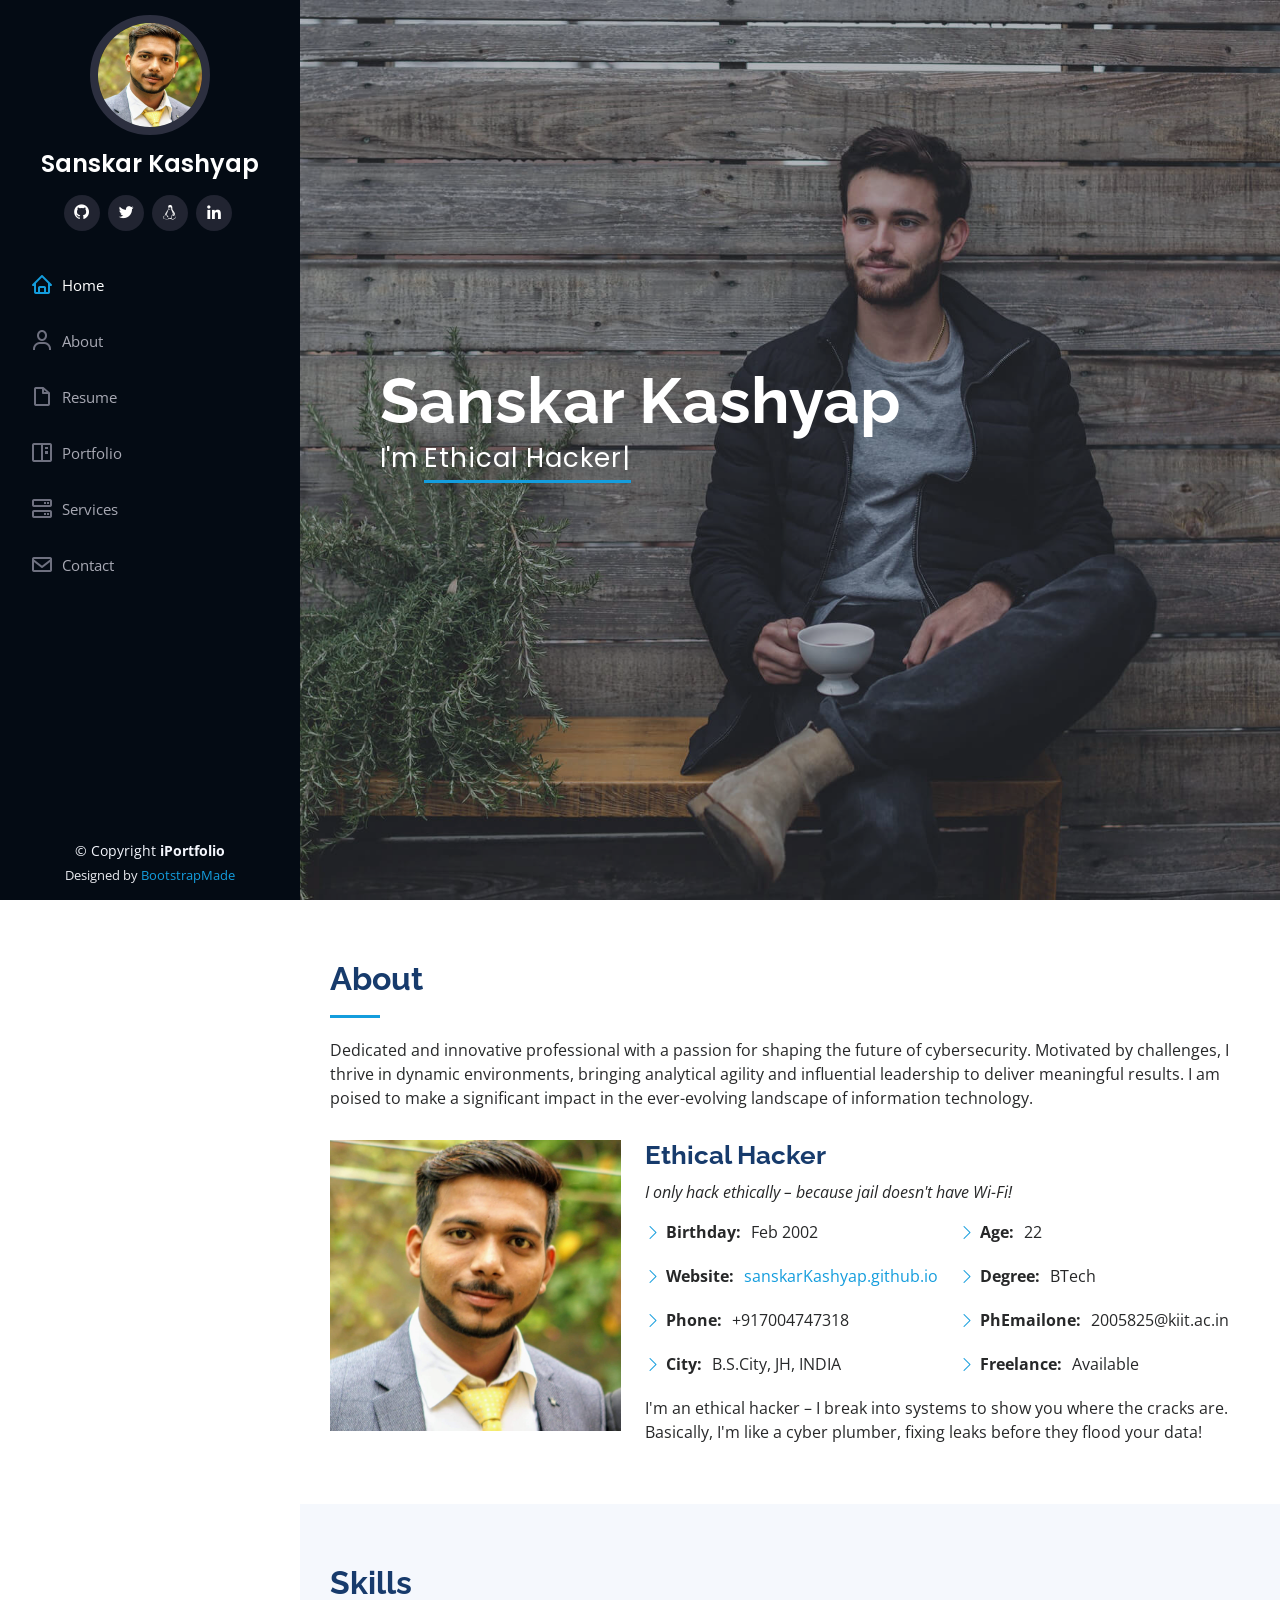
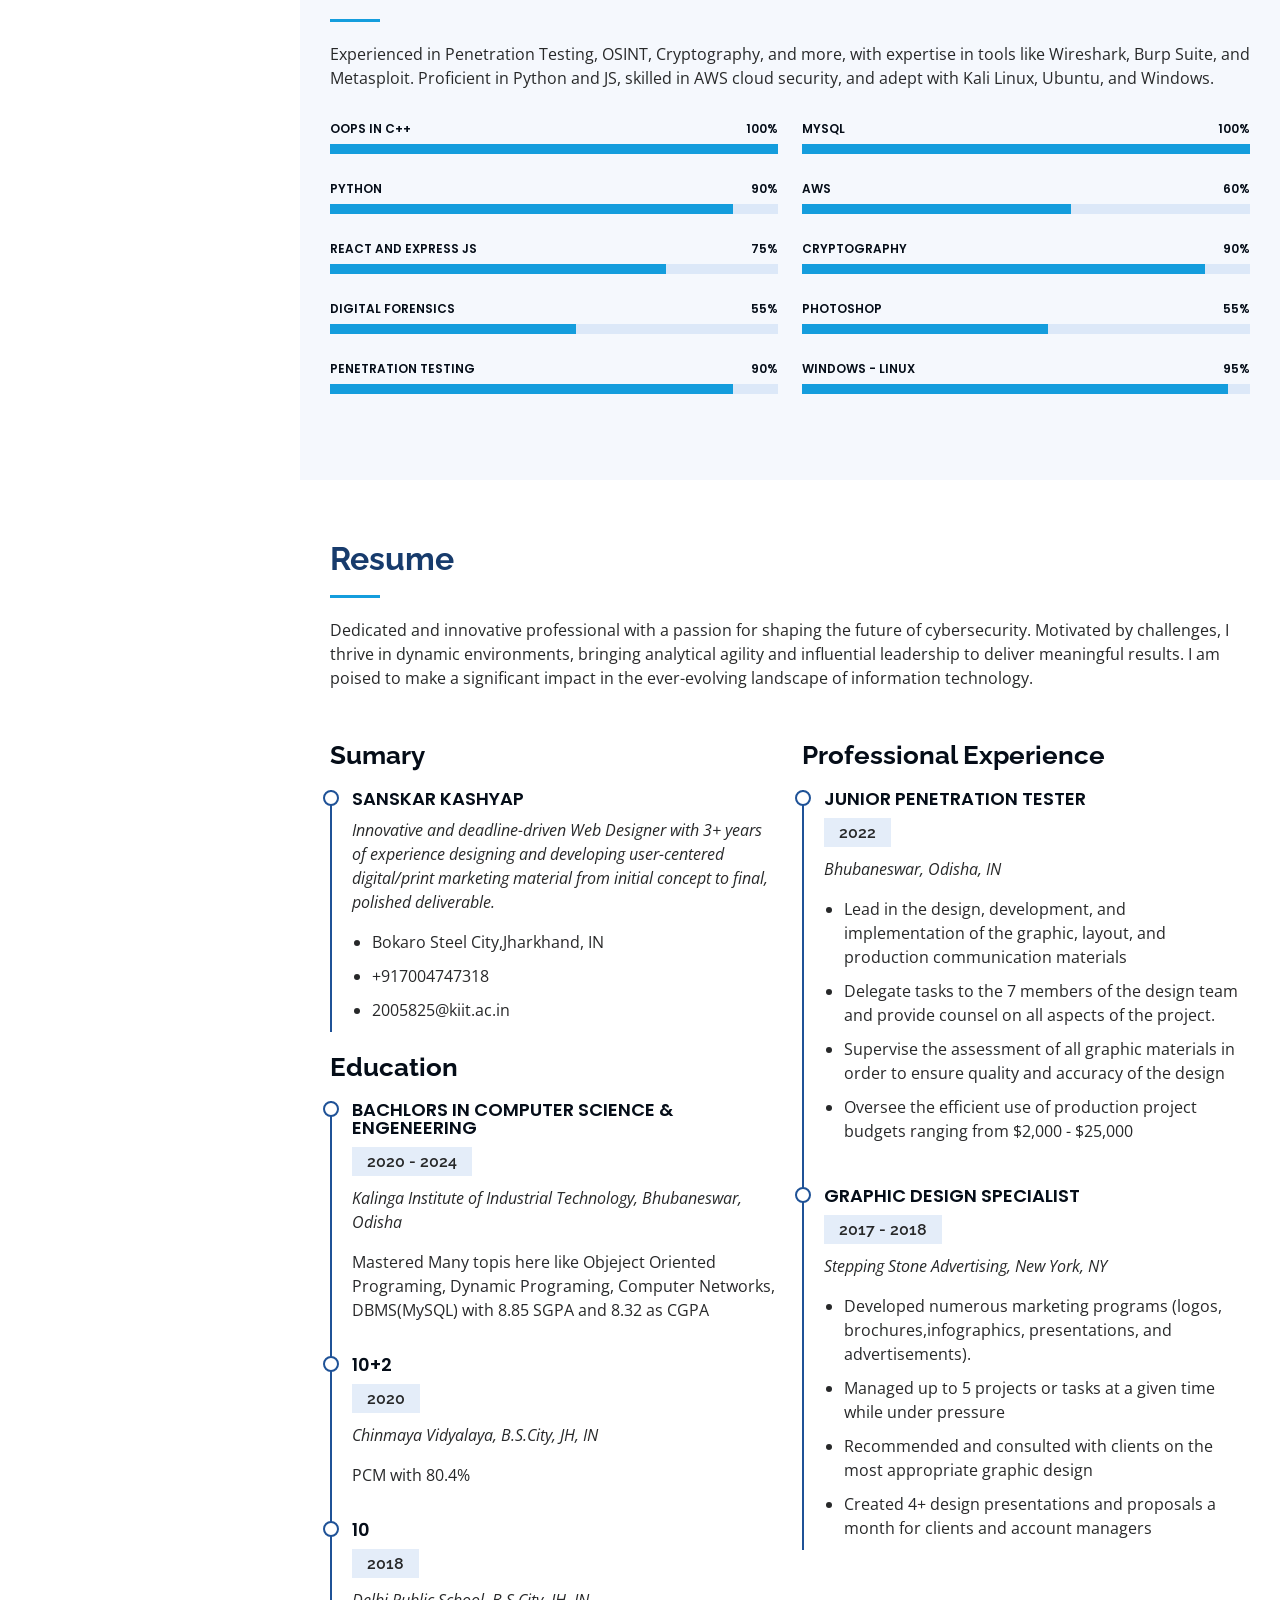
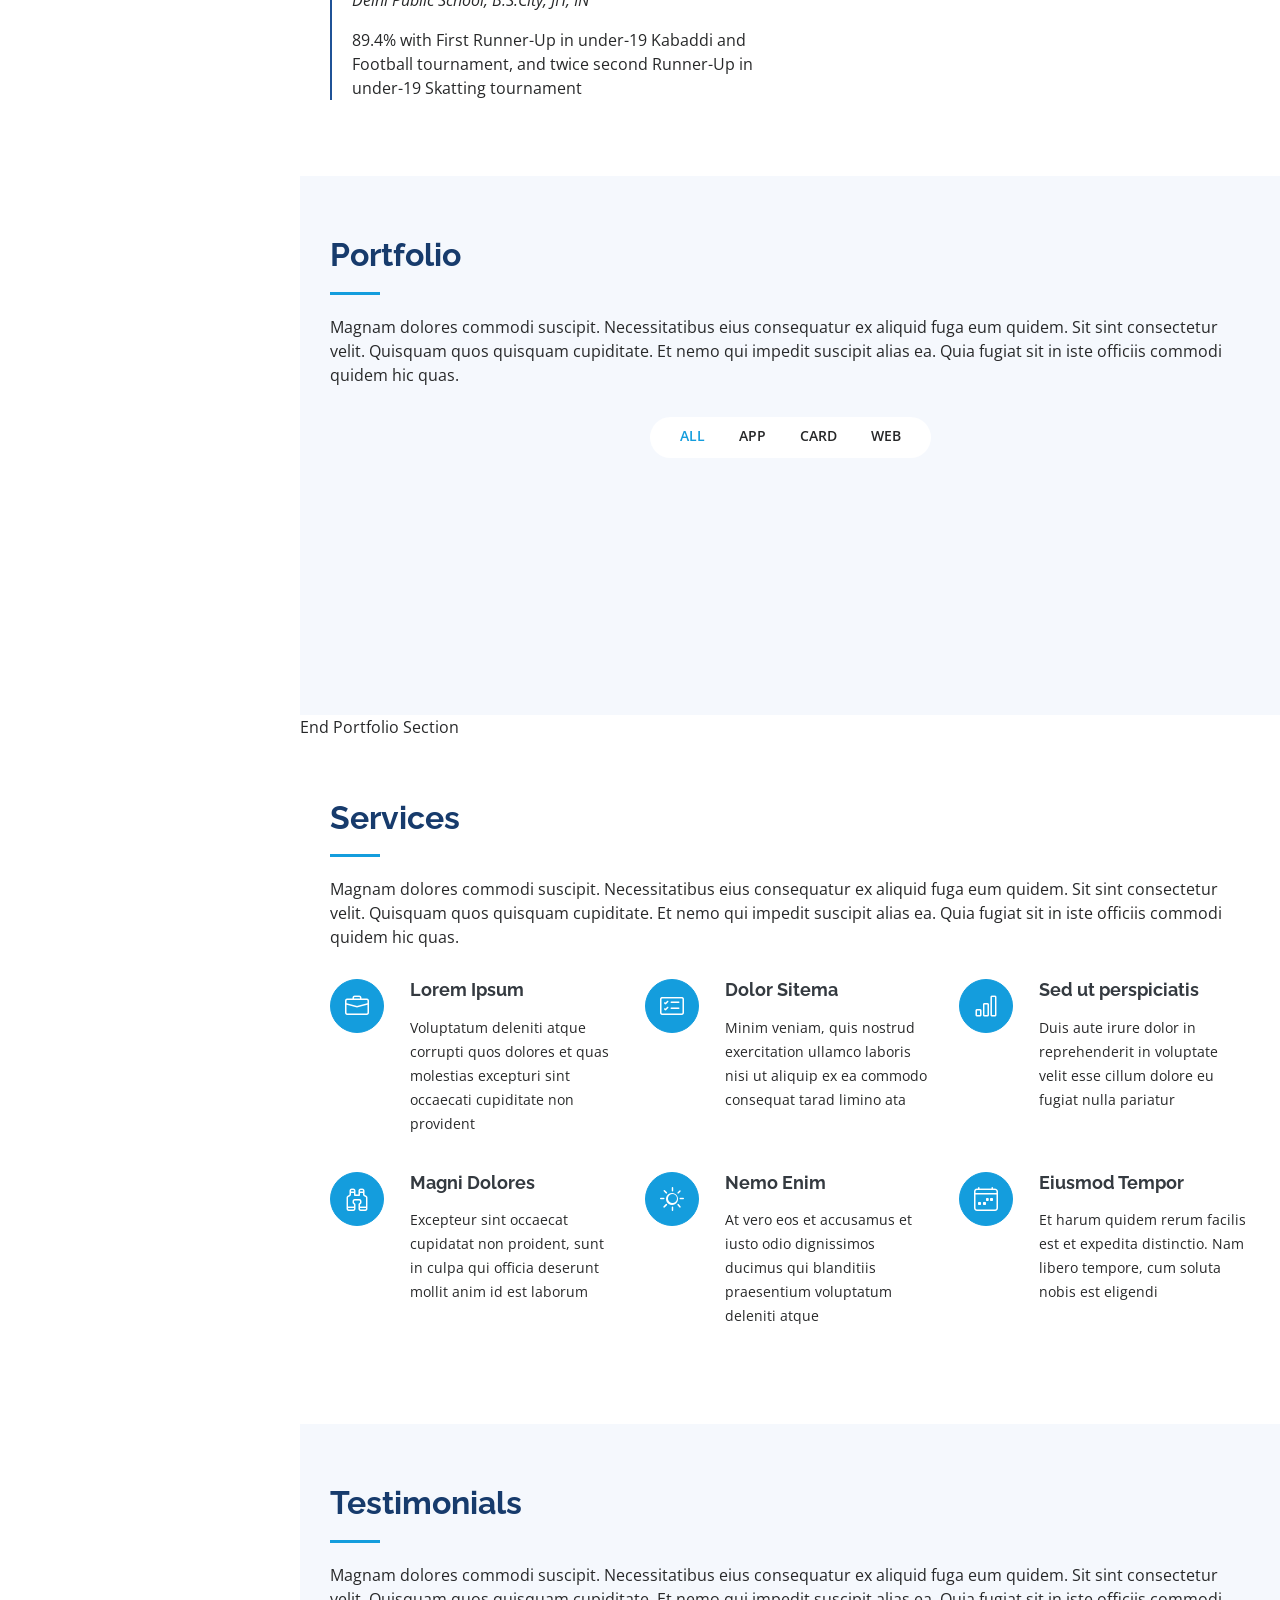
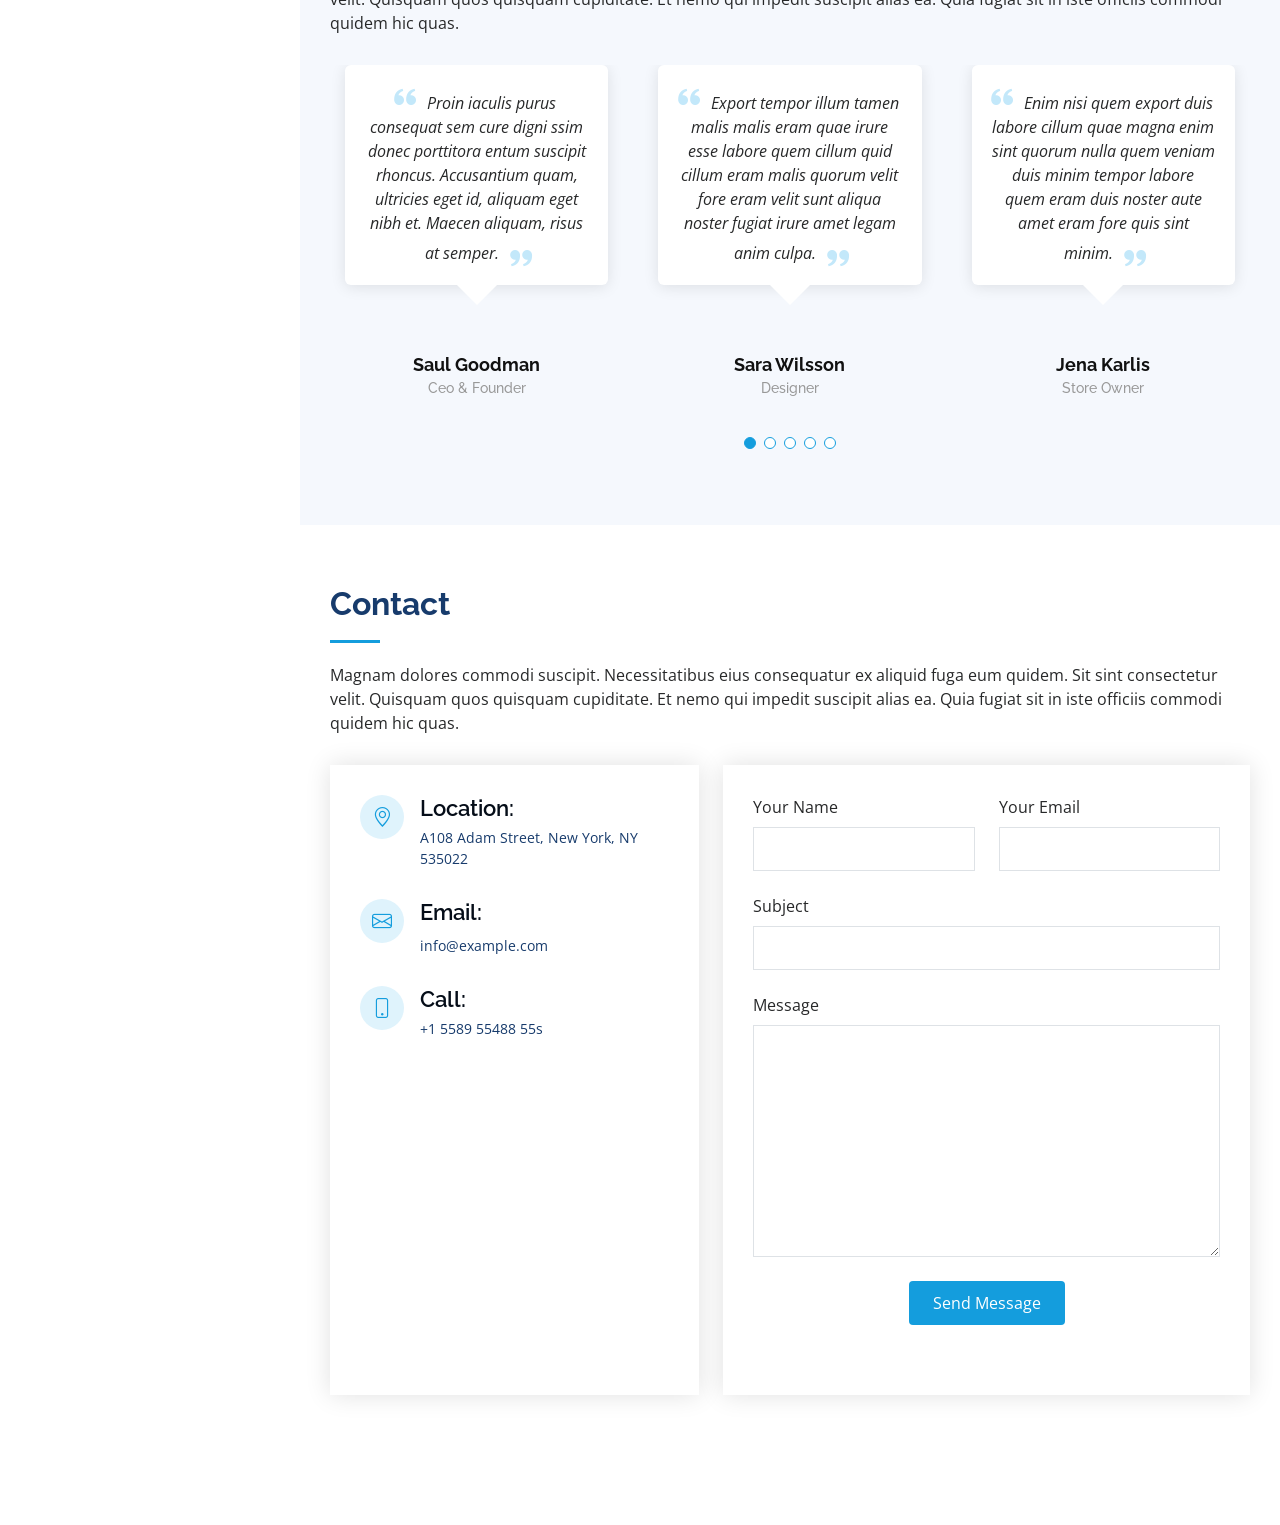
==== commit 8aaeaf5d: "about" ====
--- a/index.html
+++ b/index.html
@@ -4,7 +4,7 @@
     <meta charset="utf-8" />
     <meta content="width=device-width, initial-scale=1.0" name="viewport" />
 
-    <title>iPortfolio Bootstrap Template - Index</title>
+    <title>Sanskar Kashyap</title>
     <meta content="" name="description" />
     <meta content="" name="keywords" />
 
@@ -37,14 +37,6 @@
 
     <!-- Template Main CSS File -->
     <link href="assets/css/style.css" rel="stylesheet" />
-
-    <!-- =======================================================
-  * Template Name: iPortfolio
-  * Updated: Sep 18 2023 with Bootstrap v5.3.2
-  * Template URL: https://bootstrapmade.com/iportfolio-bootstrap-portfolio-websites-template/
-  * Author: BootstrapMade.com
-  * License: https://bootstrapmade.com/license/
-  ======================================================== -->
   </head>
 
   <body>
@@ -55,20 +47,22 @@
     <header id="header">
       <div class="d-flex flex-column">
         <div class="profile">
-          <img
-            src="assets/img/profile-img.jpg"
-            alt=""
-            class="img-fluid rounded-circle"
-          />
+          <a
+            href="https://www.linkedin.com/in/sanskar-kashyap-426910201/"
+            target="_blank"
+          >
+            <img
+              src="assets/img/profile-img.jpg"
+              alt="Sanskar Kashyap's LinkedIn Profile"
+              class="img-fluid rounded-circle"
+            />
+          </a>
           <h1 class="text-light"><a href="index.html">Sanskar Kashyap</a></h1>
           <div class="social-links mt-3 text-center">
-            <a href="https://twitter.com/KashyapZi" class="twitter"
-              ><i class="bx bxl-twitter"></i
-            ></a>
-            <a href="#" class="facebook"><i class="bx bxl-facebook"></i></a>
-            <a href="#" class="instagram"><i class="bx bxl-instagram"></i></a>
-            <!-- <a href="#" class="google-plus"><i class="bx bxl-skype"></i></a> -->
-            <a href="https://www.linkedin.com/in/sanskar-kashyap-426910201/" class="linkedin"><i class="bx bxl-linkedin"></i></a>
+            <a href="https://github.com/SanskarKashyap" class="github"><i class="bx bxl-github"></i></a>
+            <a href="https://twitter.com/KashyapZi" class="twitter"><i class="bx bxl-twitter"></i></a> 
+            <a href="https://play.picoctf.org/users/SanskarKashyap308" class="picoCTF"><i class="bx bxl-tux"></i></a>
+            <a href="https://www.linkedin.com/in/sanskar-kashyap-426910201/"class="linkedin"><i class="bx bxl-linkedin"></i></a>
           </div>
         </div>
 
@@ -122,7 +116,7 @@
           I'm
           <span
             class="typed"
-            data-typed-items="Designer, Developer, Freelancer, Photographer"
+            data-typed-items="Ethical Hacker, Developer, Traveler, Photographer"
           ></span>
         </p>
       </div>
@@ -150,26 +144,20 @@
               <img src="assets/img/profile-img.jpg" class="img-fluid" alt="" />
             </div>
             <div class="col-lg-8 pt-4 pt-lg-0 content" data-aos="fade-left">
-              <h3>Ethical Hacker &amp; Web Developer.</h3>
+              <h3>Ethical Hacker</h3>
               <p class="fst-italic">
-                Lorem ipsum dolor sit amet, consectetur adipiscing elit, sed do
-                eiusmod tempor incididunt ut labore et dolore magna aliqua.
-              </p>
+                I only hack ethically – because jail doesn't have Wi-Fi!              </p>
               <div class="row">
                 <div class="col-lg-6">
                   <ul>
                     <li>
                       <i class="bi bi-chevron-right"></i>
-                      <strong>Birthday:</strong> <span>26 Feb 2002</span>
+                      <strong>Birthday:</strong> <span>Feb 2002</span>
                     </li>
                     <li>
                       <i class="bi bi-chevron-right"></i>
                       <strong>Website:</strong>
-                      <span
-                        ><a href="SanskarKashyap.github.io"
-                          >SanskarKashyap.github.io</a
-                        ></span
-                      >
+                      <span><a href="SanskarKashyap.github.io">sanskarKashyap.github.io</a></span>
                     </li>
                     <li>
                       <i class="bi bi-chevron-right"></i>
@@ -204,13 +192,8 @@
                 </div>
               </div>
               <p>
-                Officiis eligendi itaque labore et dolorum mollitia officiis
-                optio vero. Quisquam sunt adipisci omnis et ut. Nulla
-                accusantium dolor incidunt officia tempore. Et eius omnis.
-                Cupiditate ut dicta maxime officiis quidem quia. Sed et
-                consectetur qui quia repellendus itaque neque. Aliquid amet
-                quidem ut quaerat cupiditate. Ab et eum qui repellendus omnis
-                culpa magni laudantium dolores.
+                I'm an ethical hacker – I break into systems to show you where the cracks are. Basically, I'm like a cyber plumber, fixing leaks before they flood your data!
+
               </p>
             </div>
           </div>
@@ -218,90 +201,6 @@
       </section>
       <!-- End About Section -->
 
-      <!-- ======= Facts Section ======= -->
-      <section id="facts" class="facts">
-        <div class="container">
-          <div class="section-title">
-            <h2>Facts</h2>
-            <p>
-              Magnam dolores commodi suscipit. Necessitatibus eius consequatur
-              ex aliquid fuga eum quidem. Sit sint consectetur velit. Quisquam
-              quos quisquam cupiditate. Et nemo qui impedit suscipit alias ea.
-              Quia fugiat sit in iste officiis commodi quidem hic quas.
-            </p>
-          </div>
-
-          <div class="row no-gutters">
-            <div
-              class="col-lg-3 col-md-6 d-md-flex align-items-md-stretch"
-              data-aos="fade-up"
-            >
-              <div class="count-box">
-                <i class="bi bi-emoji-smile"></i>
-                <span
-                  data-purecounter-start="0"
-                  data-purecounter-end="232"
-                  data-purecounter-duration="1"
-                  class="purecounter"
-                ></span>
-                <p><strong>Happy Clients</strong> consequuntur quae</p>
-              </div>
-            </div>
-
-            <div
-              class="col-lg-3 col-md-6 d-md-flex align-items-md-stretch"
-              data-aos="fade-up"
-              data-aos-delay="100"
-            >
-              <div class="count-box">
-                <i class="bi bi-journal-richtext"></i>
-                <span
-                  data-purecounter-start="0"
-                  data-purecounter-end="521"
-                  data-purecounter-duration="1"
-                  class="purecounter"
-                ></span>
-                <p><strong>Projects</strong> adipisci atque cum quia aut</p>
-              </div>
-            </div>
-
-            <div
-              class="col-lg-3 col-md-6 d-md-flex align-items-md-stretch"
-              data-aos="fade-up"
-              data-aos-delay="200"
-            >
-              <div class="count-box">
-                <i class="bi bi-headset"></i>
-                <span
-                  data-purecounter-start="0"
-                  data-purecounter-end="1453"
-                  data-purecounter-duration="1"
-                  class="purecounter"
-                ></span>
-                <p><strong>Hours Of Support</strong> aut commodi quaerat</p>
-              </div>
-            </div>
-
-            <div
-              class="col-lg-3 col-md-6 d-md-flex align-items-md-stretch"
-              data-aos="fade-up"
-              data-aos-delay="300"
-            >
-              <div class="count-box">
-                <i class="bi bi-people"></i>
-                <span
-                  data-purecounter-start="0"
-                  data-purecounter-end="32"
-                  data-purecounter-duration="1"
-                  class="purecounter"
-                ></span>
-                <p><strong>Hard Workers</strong> rerum asperiores dolor</p>
-              </div>
-            </div>
-          </div>
-        </div>
-      </section>
-      <!-- End Facts Section -->
 
       <!-- ======= Skills Section ======= -->
       <section id="skills" class="skills section-bg">
@@ -309,10 +208,7 @@
           <div class="section-title">
             <h2>Skills</h2>
             <p>
-              Magnam dolores commodi suscipit. Necessitatibus eius consequatur
-              ex aliquid fuga eum quidem. Sit sint consectetur velit. Quisquam
-              quos quisquam cupiditate. Et nemo qui impedit suscipit alias ea.
-              Quia fugiat sit in iste officiis commodi quidem hic quas.
+              Experienced in Penetration Testing, OSINT, Cryptography, and more, with expertise in tools like Wireshark, Burp Suite, and Metasploit. Proficient in Python and JS, skilled in AWS cloud security, and adept with Kali Linux, Ubuntu, and Windows.
             </p>
           </div>
 
@@ -533,7 +429,7 @@
             <div class="col-lg-6" data-aos="fade-up" data-aos-delay="100">
               <h3 class="resume-title">Professional Experience</h3>
               <div class="resume-item">
-                <h4>Junior Penetration Tester </h4>
+                <h4>Junior Penetration Tester</h4>
                 <h5>2022</h5>
                 <p><em>Bhubaneswar, Odisha, IN </em></p>
                 <ul>
@@ -1084,7 +980,7 @@
                 <iframe
                   src="https://www.google.com/maps/embed?pb=!1m14!1m8!1m3!1d12097.433213460943!2d-74.0062269!3d40.7101282!3m2!1i1024!2i768!4f13.1!3m3!1m2!1s0x0%3A0xb89d1fe6bc499443!2sDowntown+Conference+Center!5e0!3m2!1smk!2sbg!4v1539943755621"
                   frameborder="0"
-                  style="border: 0; width: 100%; height: 290px;"
+                  style="border: 0; width: 100%; height: 290px"
                   allowfullscreen
                 ></iframe>
               </div>
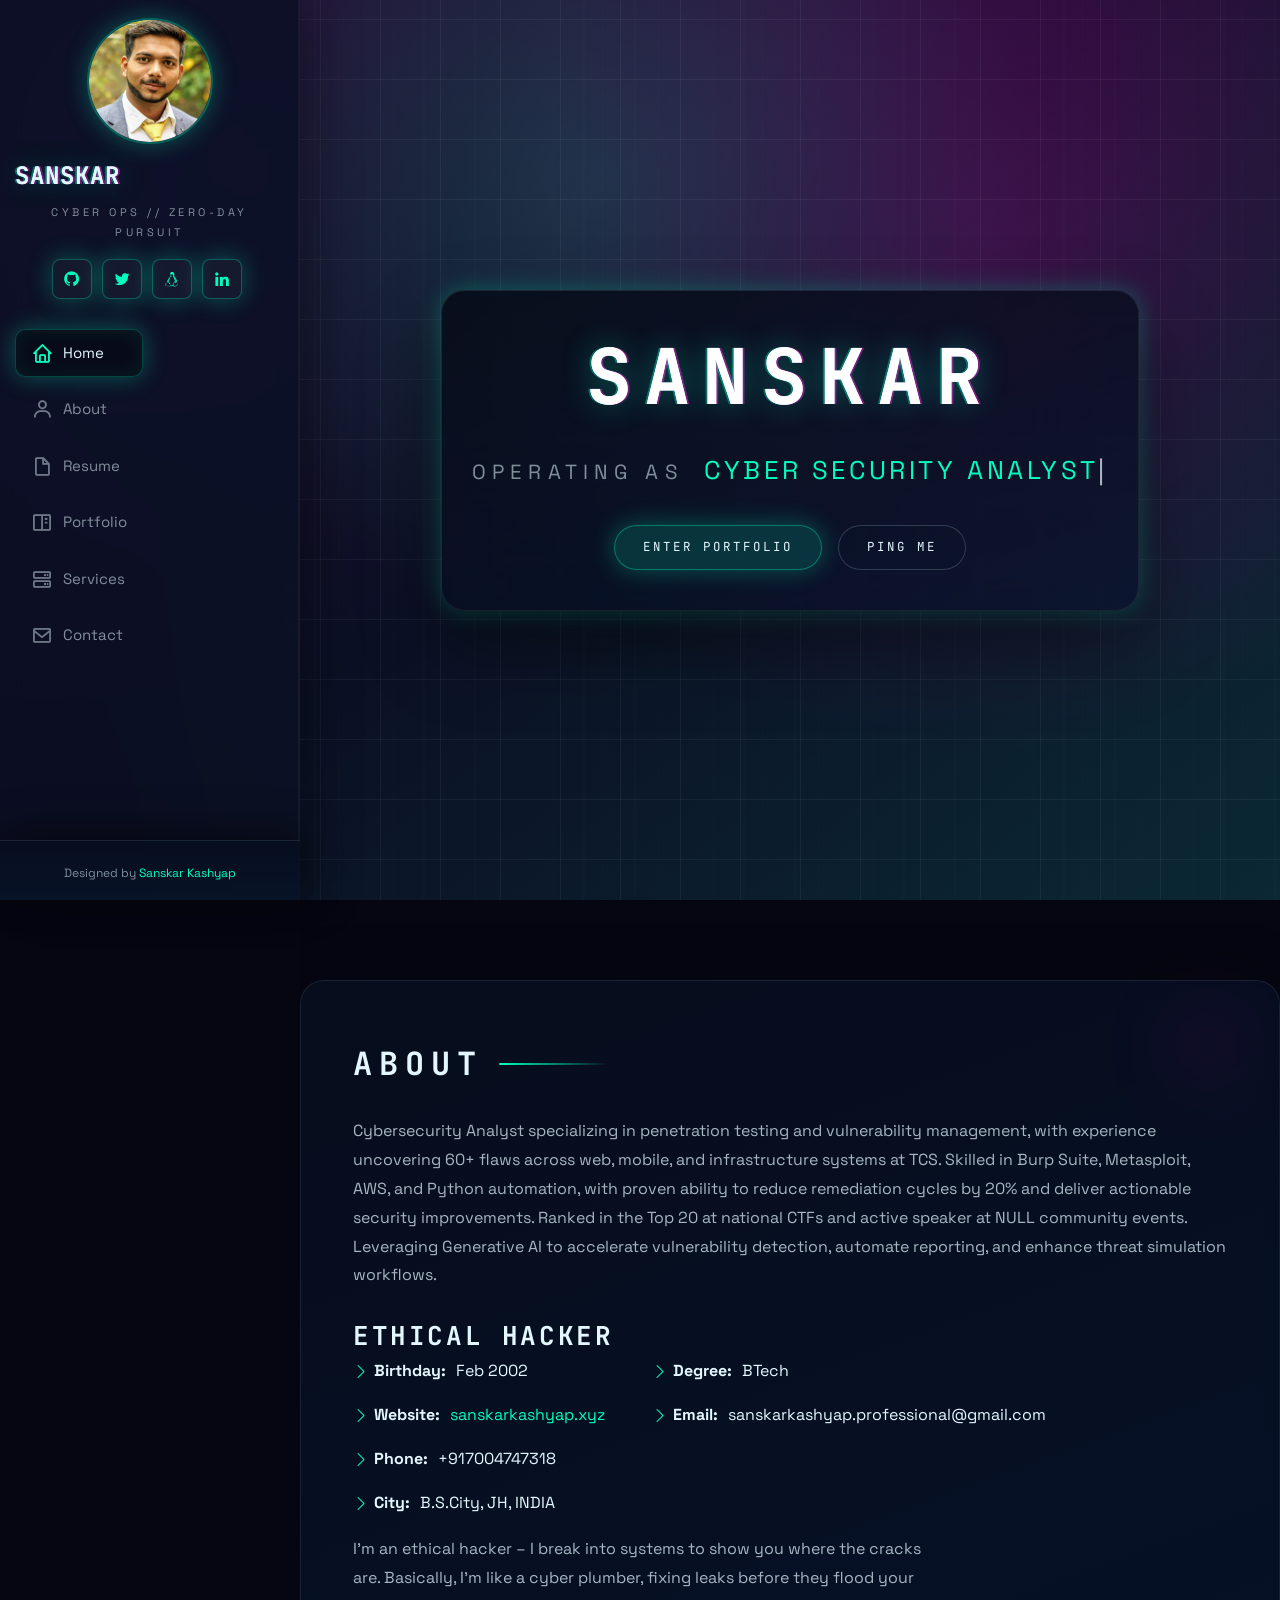
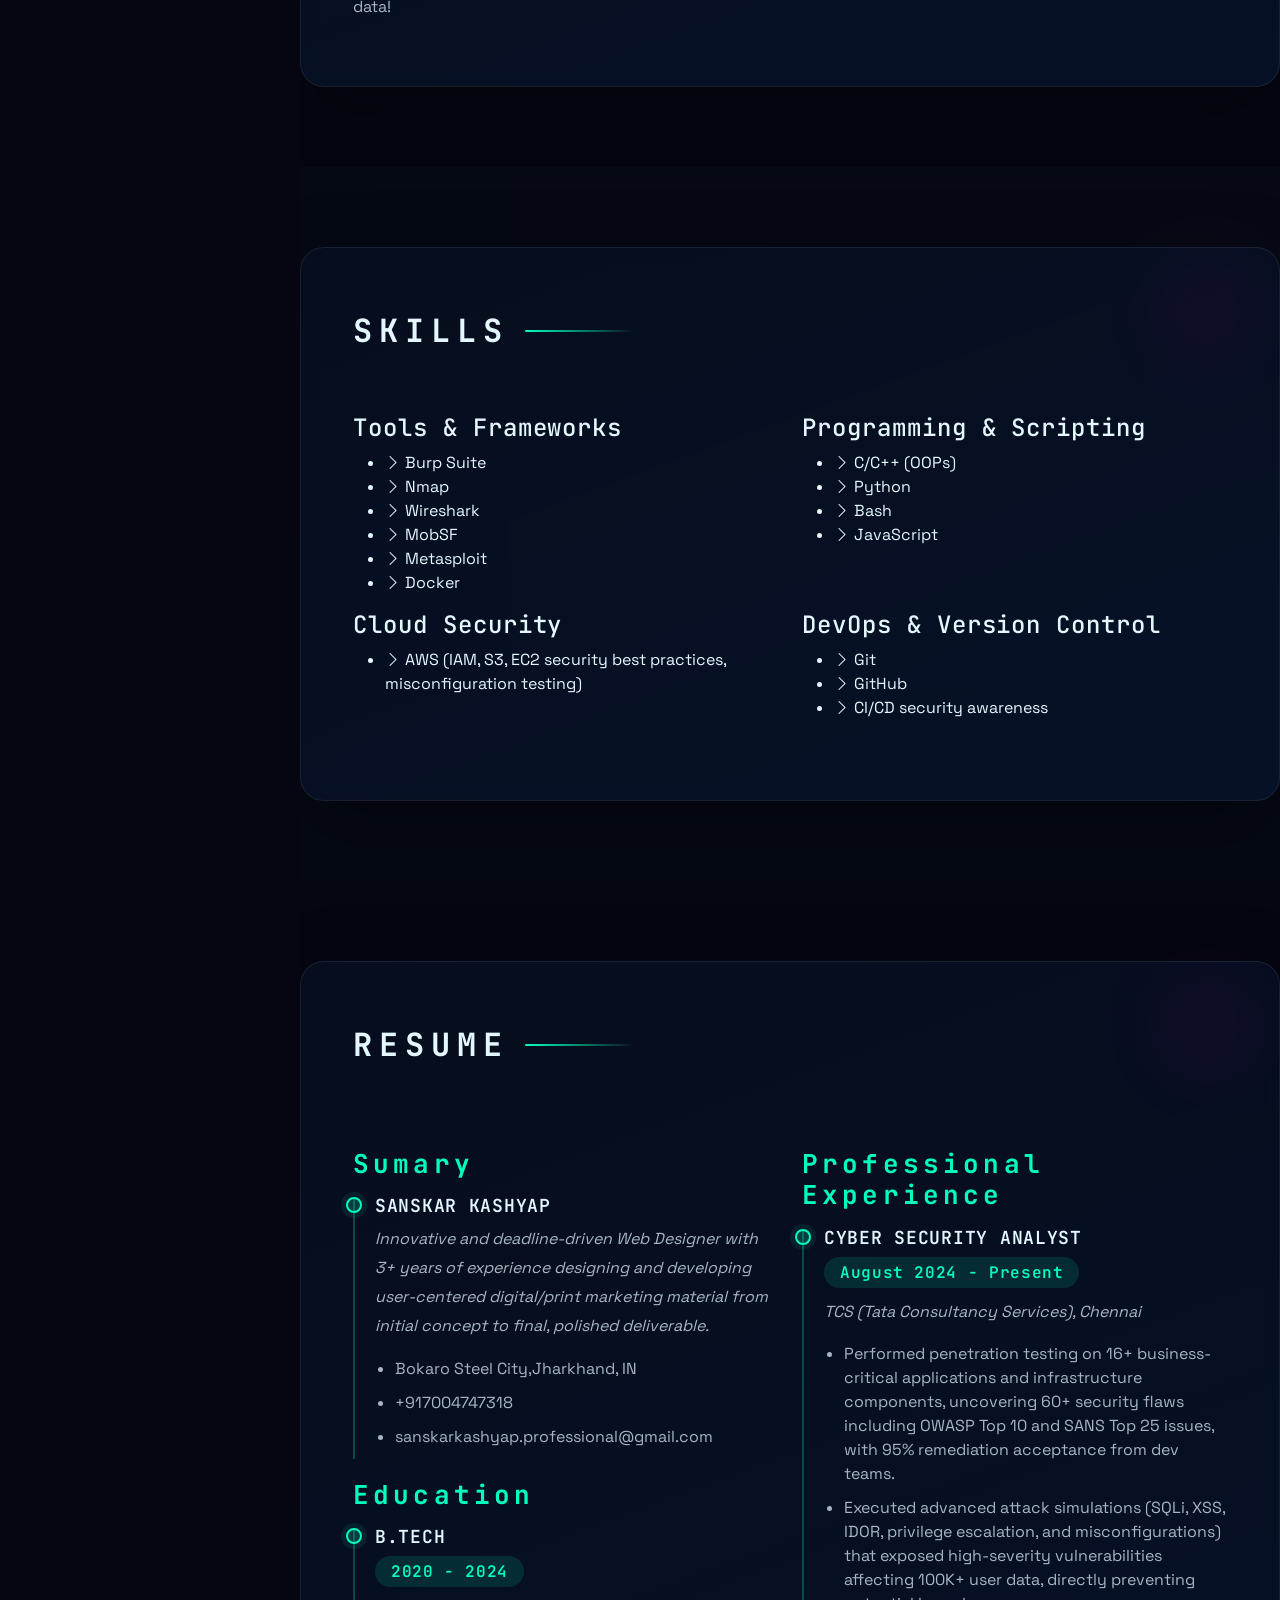
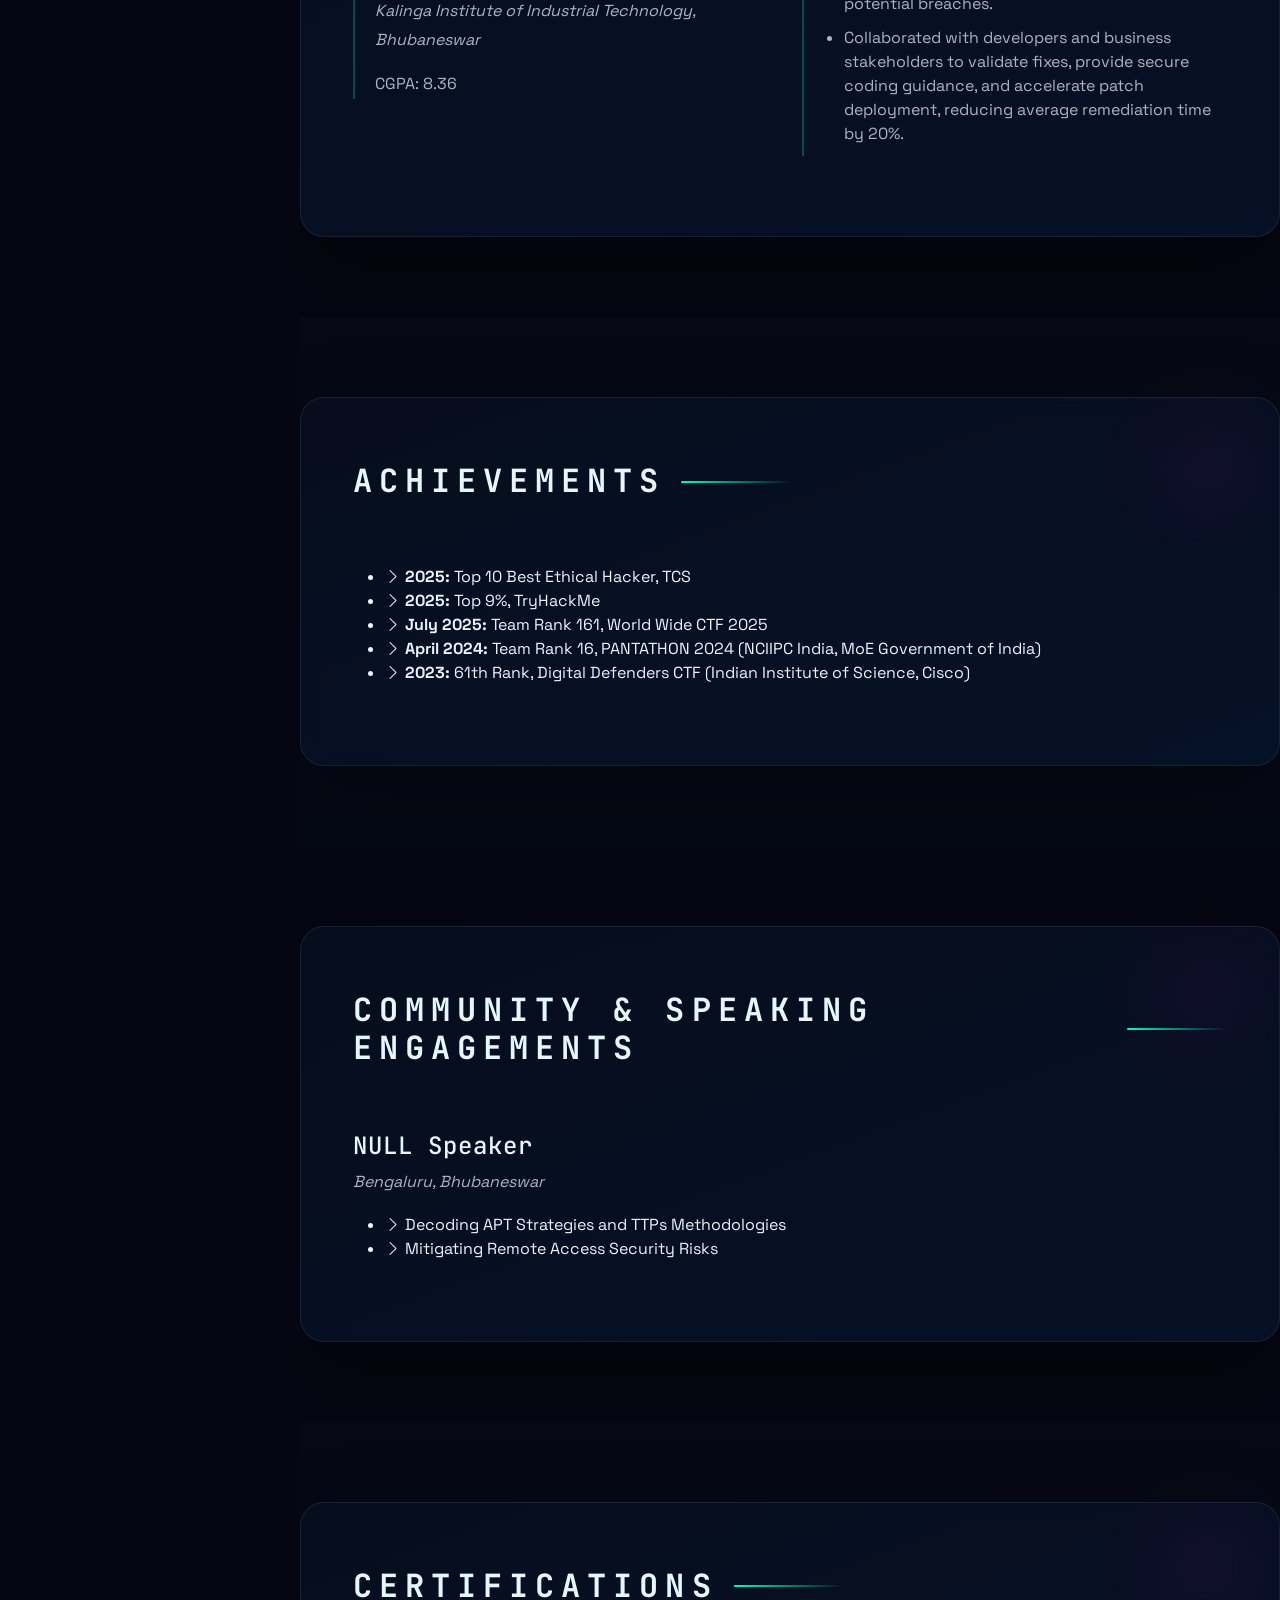
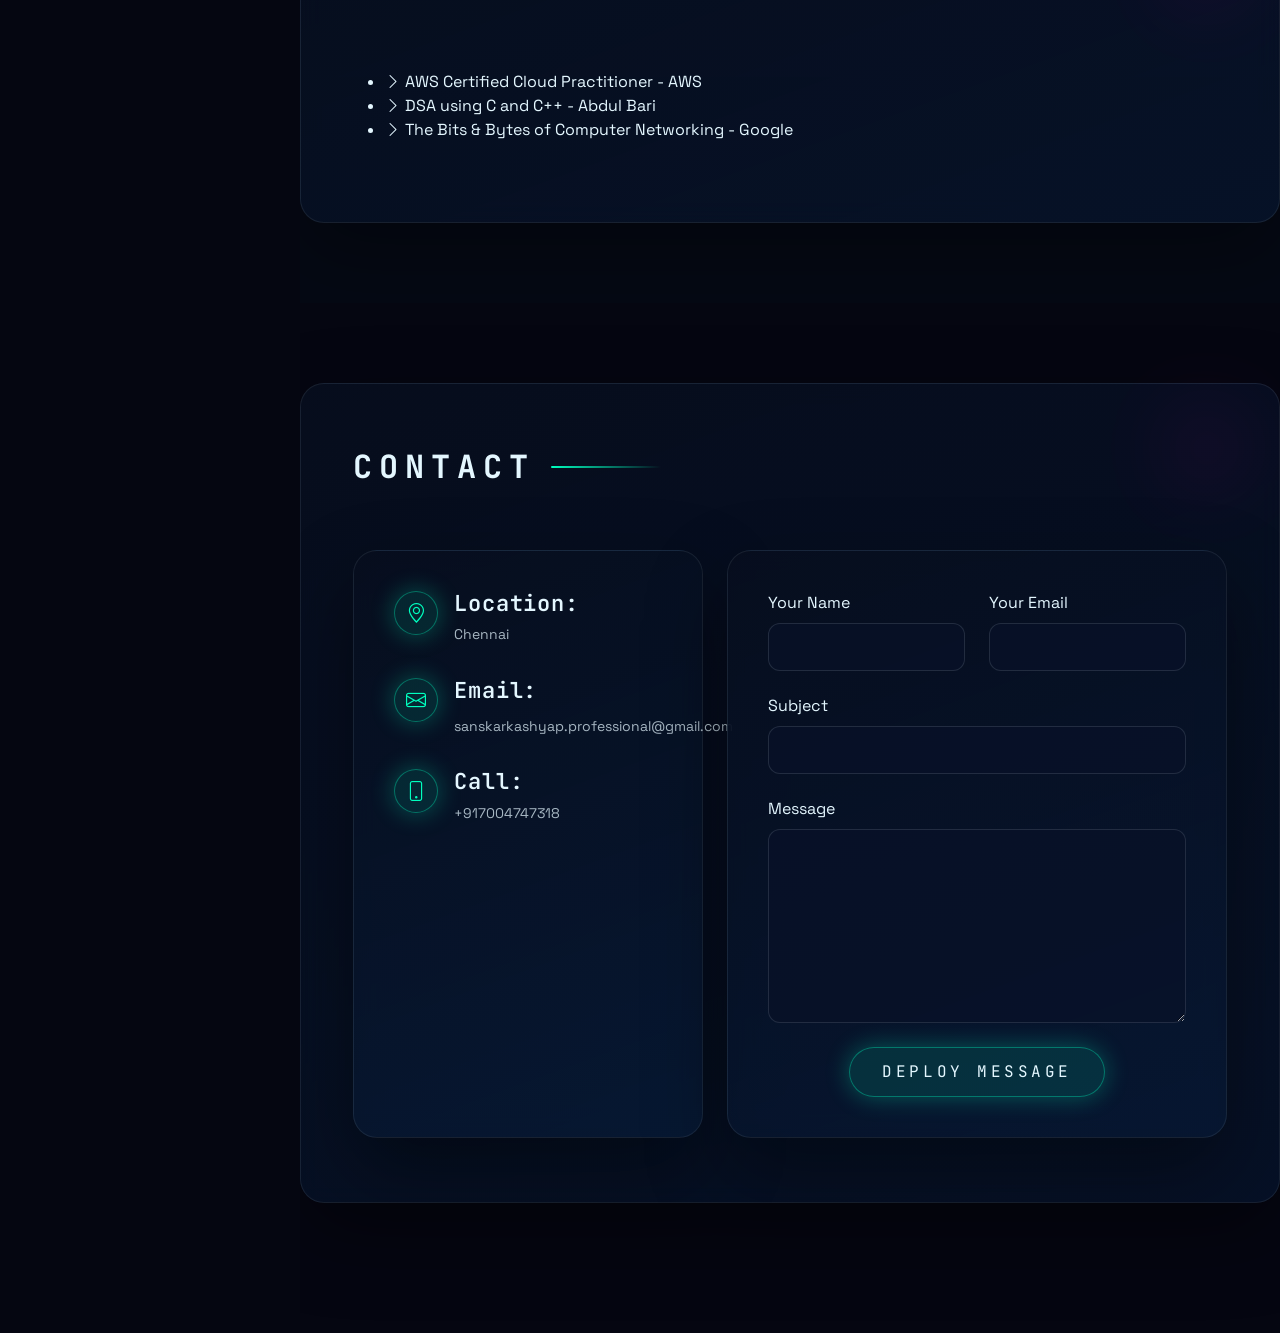
==== commit 5d7280ed: "update" ====
--- a/index.html
+++ b/index.html
@@ -14,7 +14,7 @@
 
     <!-- Google Fonts -->
     <link
-      href="https://fonts.googleapis.com/css?family=Open+Sans:300,300i,400,400i,600,600i,700,700i|Raleway:300,300i,400,400i,500,500i,600,600i,700,700i|Poppins:300,300i,400,400i,500,500i,600,600i,700,700i"
+      href="https://fonts.googleapis.com/css2?family=JetBrains+Mono:wght@400;600&family=Space+Grotesk:wght@400;600;700&display=swap"
       rel="stylesheet"
     />
 
@@ -57,11 +57,14 @@
               class="img-fluid rounded-circle"
             />
           </a>
-          <h1 class="text-light"><a href="index.html">Sanskar Kashyap</a></h1>
+          <h1 class="text-light glitch-title" data-text="SANSKAR">
+            <a href="index.html">SANSKAR</a>
+          </h1>
+          <p class="profile-tagline">CYBER OPS // ZERO-DAY PURSUIT</p>
           <div class="social-links mt-3 text-center">
             <a href="https://github.com/SanskarKashyap" class="github"><i class="bx bxl-github"></i></a>
-            <a href="https://twitter.com/KashyapZi" class="twitter"><i class="bx bxl-twitter"></i></a> 
-            <a href="https://play.picoctf.org/users/SanskarKashyap308" class="picoCTF"><i class="bx bxl-tux"></i></a>
+            <a href="https://twitter.com/KashyapZi" class="twitter"><i class="bx bxl-twitter"></i></a>
+            <a href="https://play.picoctf.org/users/SanskarKashyap308" class="picoctf"><i class="bx bxl-tux"></i></a>
             <a href="https://www.linkedin.com/in/sanskar-kashyap-426910201/"class="linkedin"><i class="bx bxl-linkedin"></i></a>
           </div>
         </div>
@@ -106,19 +109,22 @@
     <!-- End Header -->
 
     <!-- ======= Hero Section ======= -->
-    <section
-      id="hero"
-      class="d-flex flex-column justify-content-center align-items-center"
-    >
-      <div class="hero-container" data-aos="fade-in">
-        <h1>Sanskar Kashyap</h1>
-        <p>
-          I'm
+    <section id="hero" class="d-flex flex-column justify-content-center align-items-center">
+      <div class="hero-grid"></div>
+      <div class="hero-noise"></div>
+      <div class="hero-container" data-aos="zoom-in" data-aos-delay="200">
+        <h1 class="hero-name glitch-title" data-text="SANSKAR">SANSKAR</h1>
+        <p class="hero-subtitle">
+          <span class="hero-prefix">Operating as</span>
           <span
             class="typed"
-            data-typed-items="Ethical Hacker, Developer, Traveler, Photographer"
+            data-typed-items="Cyber Security Analyst,CTF Specialist,Threat Hunter,Offensive Security Researcher"
           ></span>
         </p>
+        <div class="hero-actions" data-aos="fade-up" data-aos-delay="500">
+          <a href="#portfolio" class="cyber-btn primary">Enter Portfolio</a>
+          <a href="#contact" class="cyber-btn ghost">Ping Me</a>
+        </div>
       </div>
     </section>
     <!-- End Hero -->
@@ -130,24 +136,13 @@
           <div class="section-title">
             <h2>About</h2>
             <p>
-              Dedicated and innovative professional with a passion for shaping
-              the future of cybersecurity. Motivated by challenges, I thrive in
-              dynamic environments, bringing analytical agility and influential
-              leadership to deliver meaningful results. I am poised to make a
-              significant impact in the ever-evolving landscape of information
-              technology.
+              Cybersecurity Analyst specializing in penetration testing and vulnerability management, with experience uncovering 60+ flaws across web, mobile, and infrastructure systems at TCS. Skilled in Burp Suite, Metasploit, AWS, and Python automation, with proven ability to reduce remediation cycles by 20% and deliver actionable security improvements. Ranked in the Top 20 at national CTFs and active speaker at NULL community events. Leveraging Generative AI to accelerate vulnerability detection, automate reporting, and enhance threat simulation workflows.
             </p>
           </div>
-
-          <div class="row">
-            <div class="col-lg-4" data-aos="fade-right">
-              <img src="assets/img/profile-img.jpg" class="img-fluid" alt="" />
-            </div>
+          <div class="row">
             <div class="col-lg-8 pt-4 pt-lg-0 content" data-aos="fade-left">
               <h3>Ethical Hacker</h3>
-              <p class="fst-italic">
-                I only hack ethically – because jail doesn't have Wi-Fi!              </p>
-              <div class="row">
+                 <div class="row">
                 <div class="col-lg-6">
                   <ul>
                     <li>
@@ -157,7 +152,7 @@
                     <li>
                       <i class="bi bi-chevron-right"></i>
                       <strong>Website:</strong>
-                      <span><a href="SanskarKashyap.github.io">sanskarKashyap.github.io</a></span>
+                      <span><a href="https://sanskarkashyap.xyz/">sanskarkashyap.xyz</a></span>
                     </li>
                     <li>
                       <i class="bi bi-chevron-right"></i>
@@ -172,21 +167,13 @@
                 <div class="col-lg-6">
                   <ul>
                     <li>
-                      <i class="bi bi-chevron-right"></i> <strong>Age:</strong>
-                      <span>22</span>
-                    </li>
-                    <li>
                       <i class="bi bi-chevron-right"></i>
                       <strong>Degree:</strong> <span>BTech</span>
                     </li>
                     <li>
                       <i class="bi bi-chevron-right"></i>
-                      <strong>PhEmailone:</strong>
-                      <span>2005825@kiit.ac.in</span>
-                    </li>
-                    <li>
-                      <i class="bi bi-chevron-right"></i>
-                      <strong>Freelance:</strong> <span>Available</span>
+                      <strong>Email:</strong>
+                      <span>sanskarkashyap.professional@gmail.com</span>
                     </li>
                   </ul>
                 </div>
@@ -205,172 +192,56 @@
       <!-- ======= Skills Section ======= -->
       <section id="skills" class="skills section-bg">
         <div class="container">
+
           <div class="section-title">
             <h2>Skills</h2>
-            <p>
-              Experienced in Penetration Testing, OSINT, Cryptography, and more, with expertise in tools like Wireshark, Burp Suite, and Metasploit. Proficient in Python and JS, skilled in AWS cloud security, and adept with Kali Linux, Ubuntu, and Windows.
-            </p>
-          </div>
-
-          <div class="row skills-content">
-            <div class="col-lg-6" data-aos="fade-up">
-              <div class="progress">
-                <span class="skill">OOPs in C++ <i class="val">100%</i></span>
-                <div class="progress-bar-wrap">
-                  <div
-                    class="progress-bar"
-                    role="progressbar"
-                    aria-valuenow="100"
-                    aria-valuemin="0"
-                    aria-valuemax="100"
-                  ></div>
-                </div>
-              </div>
-
-              <div class="progress">
-                <span class="skill">Python <i class="val">90%</i></span>
-                <div class="progress-bar-wrap">
-                  <div
-                    class="progress-bar"
-                    role="progressbar"
-                    aria-valuenow="90"
-                    aria-valuemin="0"
-                    aria-valuemax="100"
-                  ></div>
-                </div>
-              </div>
-
-              <div class="progress">
-                <span class="skill"
-                  >React and Express js <i class="val">75%</i></span
-                >
-                <div class="progress-bar-wrap">
-                  <div
-                    class="progress-bar"
-                    role="progressbar"
-                    aria-valuenow="75"
-                    aria-valuemin="0"
-                    aria-valuemax="100"
-                  ></div>
-                </div>
-              </div>
-
-              <div class="progress">
-                <span class="skill"
-                  >Digital Forensics <i class="val">55%</i></span
-                >
-                <div class="progress-bar-wrap">
-                  <div
-                    class="progress-bar"
-                    role="progressbar"
-                    aria-valuenow="55"
-                    aria-valuemin="0"
-                    aria-valuemax="100"
-                  ></div>
-                </div>
-              </div>
-
-              <div class="progress">
-                <span class="skill"
-                  >Penetration Testing<i class="val">90%</i></span
-                >
-                <div class="progress-bar-wrap">
-                  <div
-                    class="progress-bar"
-                    role="progressbar"
-                    aria-valuenow="90"
-                    aria-valuemin="0"
-                    aria-valuemax="100"
-                  ></div>
-                </div>
-              </div>
-            </div>
-
-            <div class="col-lg-6" data-aos="fade-up" data-aos-delay="100">
-              <div class="progress">
-                <span class="skill">MySQl <i class="val">100%</i></span>
-                <div class="progress-bar-wrap">
-                  <div
-                    class="progress-bar"
-                    role="progressbar"
-                    aria-valuenow="100"
-                    aria-valuemin="0"
-                    aria-valuemax="100"
-                  ></div>
-                </div>
-              </div>
-
-              <div class="progress">
-                <span class="skill">AWS <i class="val">60%</i></span>
-                <div class="progress-bar-wrap">
-                  <div
-                    class="progress-bar"
-                    role="progressbar"
-                    aria-valuenow="60"
-                    aria-valuemin="0"
-                    aria-valuemax="100"
-                  ></div>
-                </div>
-              </div>
-
-              <div class="progress">
-                <span class="skill">Cryptography <i class="val">90%</i></span>
-                <div class="progress-bar-wrap">
-                  <div
-                    class="progress-bar"
-                    role="progressbar"
-                    aria-valuenow="90"
-                    aria-valuemin="0"
-                    aria-valuemax="100"
-                  ></div>
-                </div>
-              </div>
-
-              <div class="progress">
-                <span class="skill">Photoshop <i class="val">55%</i></span>
-                <div class="progress-bar-wrap">
-                  <div
-                    class="progress-bar"
-                    role="progressbar"
-                    aria-valuenow="55"
-                    aria-valuemin="0"
-                    aria-valuemax="100"
-                  ></div>
-                </div>
-              </div>
-              <div class="progress">
-                <span class="skill"
-                  >Windows - linux <i class="val">95%</i></span
-                >
-                <div class="progress-bar-wrap">
-                  <div
-                    class="progress-bar"
-                    role="progressbar"
-                    aria-valuenow="95"
-                    aria-valuemin="0"
-                    aria-valuemax="100"
-                  ></div>
-                </div>
-              </div>
-            </div>
-          </div>
-        </div>
-      </section>
-      <!-- End Skills Section -->
+          </div>
+
+          <div class="row">
+            <div class="col-lg-6">
+              <h4>Tools & Frameworks</h4>
+              <ul>
+                <li><i class="bi bi-chevron-right"></i> Burp Suite</li>
+                <li><i class="bi bi-chevron-right"></i> Nmap</li>
+                <li><i class="bi bi-chevron-right"></i> Wireshark</li>
+                <li><i class="bi bi-chevron-right"></i> MobSF</li>
+                <li><i class="bi bi-chevron-right"></i> Metasploit</li>
+                <li><i class="bi bi-chevron-right"></i> Docker</li>
+              </ul>
+            </div>
+            <div class="col-lg-6">
+              <h4>Programming & Scripting</h4>
+              <ul>
+                <li><i class="bi bi-chevron-right"></i> C/C++ (OOPs)</li>
+                <li><i class="bi bi-chevron-right"></i> Python</li>
+                <li><i class="bi bi-chevron-right"></i> Bash</li>
+                <li><i class="bi bi-chevron-right"></i> JavaScript</li>
+              </ul>
+            </div>
+            <div class="col-lg-6">
+              <h4>Cloud Security</h4>
+              <ul>
+                <li><i class="bi bi-chevron-right"></i> AWS (IAM, S3, EC2 security best practices, misconfiguration testing)</li>
+              </ul>
+            </div>
+            <div class="col-lg-6">
+              <h4>DevOps & Version Control</h4>
+              <ul>
+                <li><i class="bi bi-chevron-right"></i> Git</li>
+                <li><i class="bi bi-chevron-right"></i> GitHub</li>
+                <li><i class="bi bi-chevron-right"></i> CI/CD security awareness</li>
+              </ul>
+            </div>
+          </div>
+
+        </div>
+      </section><!-- End Skills Section -->
 
       <!-- ======= Resume Section ======= -->
       <section id="resume" class="resume">
         <div class="container">
           <div class="section-title">
             <h2>Resume</h2>
-            <p>
-              Dedicated and innovative professional with a passion for shaping
-              the future of cybersecurity. Motivated by challenges, I thrive in
-              dynamic environments, bringing analytical agility and influential
-              leadership to deliver meaningful results. I am poised to make a
-              significant impact in the ever-evolving landscape of information
-              technology.
-            </p>
           </div>
 
           <div class="row">
@@ -389,91 +260,36 @@
                 <ul>
                   <li>Bokaro Steel City,Jharkhand, IN</li>
                   <li>+917004747318</li>
-                  <li>2005825@kiit.ac.in</li>
+                  <li>sanskarkashyap.professional@gmail.com</li>
                 </ul>
               </div>
 
               <h3 class="resume-title">Education</h3>
               <div class="resume-item">
-                <h4>Bachlors in Computer Science &amp; Engeneering</h4>
+                <h4>B.Tech</h4>
                 <h5>2020 - 2024</h5>
-                <p>
-                  <em
-                    >Kalinga Institute of Industrial Technology, Bhubaneswar,
-                    Odisha</em
-                  >
-                </p>
-                <p>
-                  Mastered Many topis here like Objeject Oriented Programing,
-                  Dynamic Programing, Computer Networks, DBMS(MySQL) with 8.85
-                  SGPA and 8.32 as CGPA
-                </p>
-              </div>
-              <div class="resume-item">
-                <h4>10+2</h4>
-                <h5>2020</h5>
-                <p><em>Chinmaya Vidyalaya, B.S.City, JH, IN</em></p>
-                <p>PCM with 80.4%</p>
-              </div>
-              <div class="resume-item">
-                <h4>10</h4>
-                <h5>2018</h5>
-                <p><em>Delhi Public School, B.S.City, JH, IN</em></p>
-                <p>
-                  89.4% with First Runner-Up in under-19 Kabaddi and Football
-                  tournament, and twice second Runner-Up in under-19 Skatting
-                  tournament
-                </p>
+                <p><em>Kalinga Institute of Industrial Technology, Bhubaneswar</em></p>
+                <p>CGPA: 8.36</p>
               </div>
             </div>
             <div class="col-lg-6" data-aos="fade-up" data-aos-delay="100">
               <h3 class="resume-title">Professional Experience</h3>
               <div class="resume-item">
-                <h4>Junior Penetration Tester</h4>
-                <h5>2022</h5>
-                <p><em>Bhubaneswar, Odisha, IN </em></p>
+                <h4>Cyber Security Analyst</h4>
+                <h5>August 2024 - Present</h5>
+                <p><em>TCS (Tata Consultancy Services), Chennai</em></p>
                 <ul>
                   <li>
-                    Lead in the design, development, and implementation of the
-                    graphic, layout, and production communication materials
+                    Performed penetration testing on 16+ business-critical applications and infrastructure components, uncovering 60+ security flaws including OWASP Top 10 and SANS Top 25 issues, with 95% remediation acceptance from dev teams.
                   </li>
                   <li>
-                    Delegate tasks to the 7 members of the design team and
-                    provide counsel on all aspects of the project.
+                    Executed advanced attack simulations (SQLi, XSS, IDOR, privilege escalation, and misconfigurations) that exposed high-severity vulnerabilities affecting 100K+ user data, directly preventing potential breaches.
                   </li>
                   <li>
-                    Supervise the assessment of all graphic materials in order
-                    to ensure quality and accuracy of the design
-                  </li>
-                  <li>
-                    Oversee the efficient use of production project budgets
-                    ranging from $2,000 - $25,000
+                    Collaborated with developers and business stakeholders to validate fixes, provide secure coding guidance, and accelerate patch deployment, reducing average remediation time by 20%.
                   </li>
                 </ul>
               </div>
-              <div class="resume-item">
-                <h4>Graphic design specialist</h4>
-                <h5>2017 - 2018</h5>
-                <p><em>Stepping Stone Advertising, New York, NY</em></p>
-                <ul>
-                  <li>
-                    Developed numerous marketing programs (logos,
-                    brochures,infographics, presentations, and advertisements).
-                  </li>
-                  <li>
-                    Managed up to 5 projects or tasks at a given time while
-                    under pressure
-                  </li>
-                  <li>
-                    Recommended and consulted with clients on the most
-                    appropriate graphic design
-                  </li>
-                  <li>
-                    Created 4+ design presentations and proposals a month for
-                    clients and account managers
-                  </li>
-                </ul>
-              </div>
             </div>
           </div>
         </div>
@@ -483,510 +299,102 @@
       <!-- ======= Portfolio Section ======= -->
       <section id="portfolio" class="portfolio section-bg">
         <div class="container">
-          <div class="section-title">
-            <h2>Portfolio</h2>
-            <p>
-              Magnam dolores commodi suscipit. Necessitatibus eius consequatur
-              ex aliquid fuga eum quidem. Sit sint consectetur velit. Quisquam
-              quos quisquam cupiditate. Et nemo qui impedit suscipit alias ea.
-              Quia fugiat sit in iste officiis commodi quidem hic quas.
-            </p>
-          </div>
-
-          <div class="row" data-aos="fade-up">
-            <div class="col-lg-12 d-flex justify-content-center">
-              <ul id="portfolio-flters">
-                <li data-filter="*" class="filter-active">All</li>
-                <li data-filter=".filter-app">App</li>
-                <li data-filter=".filter-card">Card</li>
-                <li data-filter=".filter-web">Web</li>
-              </ul>
-            </div>
-          </div>
-
-          <div
-            class="row portfolio-container"
-            data-aos="fade-up"
-            data-aos-delay="100"
-          >
-            <div class="col-lg-4 col-md-6 portfolio-item filter-app">
-              <div class="portfolio-wrap">
-                <img
-                  src="assets/img/portfolio/portfolio-1.jpg"
-                  class="img-fluid"
-                  alt=""
-                />
-                <div class="portfolio-links">
-                  <a
-                    href="assets/img/portfolio/portfolio-1.jpg"
-                    data-gallery="portfolioGallery"
-                    class="portfolio-lightbox"
-                    title="App 1"
-                    ><i class="bx bx-plus"></i
-                  ></a>
-                  <a href="portfolio-details.html" title="More Details"
-                    ><i class="bx bx-link"></i
-                  ></a>
-                </div>
-              </div>
-            </div>
-
-            <div class="col-lg-4 col-md-6 portfolio-item filter-web">
-              <div class="portfolio-wrap">
-                <img
-                  src="assets/img/portfolio/portfolio-2.jpg"
-                  class="img-fluid"
-                  alt=""
-                />
-                <div class="portfolio-links">
-                  <a
-                    href="assets/img/portfolio/portfolio-2.jpg"
-                    data-gallery="portfolioGallery"
-                    class="portfolio-lightbox"
-                    title="Web 3"
-                    ><i class="bx bx-plus"></i
-                  ></a>
-                  <a href="portfolio-details.html" title="More Details"
-                    ><i class="bx bx-link"></i
-                  ></a>
-                </div>
-              </div>
-            </div>
-
-            <div class="col-lg-4 col-md-6 portfolio-item filter-app">
-              <div class="portfolio-wrap">
-                <img
-                  src="assets/img/portfolio/portfolio-3.jpg"
-                  class="img-fluid"
-                  alt=""
-                />
-                <div class="portfolio-links">
-                  <a
-                    href="assets/img/portfolio/portfolio-3.jpg"
-                    data-gallery="portfolioGallery"
-                    class="portfolio-lightbox"
-                    title="App 2"
-                    ><i class="bx bx-plus"></i
-                  ></a>
-                  <a href="portfolio-details.html" title="More Details"
-                    ><i class="bx bx-link"></i
-                  ></a>
-                </div>
-              </div>
-            </div>
-
-            <div class="col-lg-4 col-md-6 portfolio-item filter-card">
-              <div class="portfolio-wrap">
-                <img
-                  src="assets/img/portfolio/portfolio-4.jpg"
-                  class="img-fluid"
-                  alt=""
-                />
-                <div class="portfolio-links">
-                  <a
-                    href="assets/img/portfolio/portfolio-4.jpg"
-                    data-gallery="portfolioGallery"
-                    class="portfolio-lightbox"
-                    title="Card 2"
-                    ><i class="bx bx-plus"></i
-                  ></a>
-                  <a href="portfolio-details.html" title="More Details"
-                    ><i class="bx bx-link"></i
-                  ></a>
-                </div>
-              </div>
-            </div>
-
-            <div class="col-lg-4 col-md-6 portfolio-item filter-web">
-              <div class="portfolio-wrap">
-                <img
-                  src="assets/img/portfolio/portfolio-5.jpg"
-                  class="img-fluid"
-                  alt=""
-                />
-                <div class="portfolio-links">
-                  <a
-                    href="assets/img/portfolio/portfolio-5.jpg"
-                    data-gallery="portfolioGallery"
-                    class="portfolio-lightbox"
-                    title="Web 2"
-                    ><i class="bx bx-plus"></i
-                  ></a>
-                  <a href="portfolio-details.html" title="More Details"
-                    ><i class="bx bx-link"></i
-                  ></a>
-                </div>
-              </div>
-            </div>
-
-            <div class="col-lg-4 col-md-6 portfolio-item filter-app">
-              <div class="portfolio-wrap">
-                <img
-                  src="assets/img/portfolio/portfolio-6.jpg"
-                  class="img-fluid"
-                  alt=""
-                />
-                <div class="portfolio-links">
-                  <a
-                    href="assets/img/portfolio/portfolio-6.jpg"
-                    data-gallery="portfolioGallery"
-                    class="portfolio-lightbox"
-                    title="App 3"
-                    ><i class="bx bx-plus"></i
-                  ></a>
-                  <a href="portfolio-details.html" title="More Details"
-                    ><i class="bx bx-link"></i
-                  ></a>
-                </div>
-              </div>
-            </div>
-
-            <div class="col-lg-4 col-md-6 portfolio-item filter-card">
-              <div class="portfolio-wrap">
-                <img
-                  src="assets/img/portfolio/portfolio-7.jpg"
-                  class="img-fluid"
-                  alt=""
-                />
-                <div class="portfolio-links">
-                  <a
-                    href="assets/img/portfolio/portfolio-7.jpg"
-                    data-gallery="portfolioGallery"
-                    class="portfolio-lightbox"
-                    title="Card 1"
-                    ><i class="bx bx-plus"></i
-                  ></a>
-                  <a href="portfolio-details.html" title="More Details"
-                    ><i class="bx bx-link"></i
-                  ></a>
-                </div>
-              </div>
-            </div>
-
-            <div class="col-lg-4 col-md-6 portfolio-item filter-card">
-              <div class="portfolio-wrap">
-                <img
-                  src="assets/img/portfolio/portfolio-8.jpg"
-                  class="img-fluid"
-                  alt=""
-                />
-                <div class="portfolio-links">
-                  <a
-                    href="assets/img/portfolio/portfolio-8.jpg"
-                    data-gallery="portfolioGallery"
-                    class="portfolio-lightbox"
-                    title="Card 3"
-                    ><i class="bx bx-plus"></i
-                  ></a>
-                  <a href="portfolio-details.html" title="More Details"
-                    ><i class="bx bx-link"></i
-                  ></a>
-                </div>
-              </div>
-            </div>
-
-            <div class="col-lg-4 col-md-6 portfolio-item filter-web">
-              <div class="portfolio-wrap">
-                <img
-                  src="assets/img/portfolio/portfolio-9.jpg"
-                  class="img-fluid"
-                  alt=""
-                />
-                <div class="portfolio-links">
-                  <a
-                    href="assets/img/portfolio/portfolio-9.jpg"
-                    data-gallery="portfolioGallery"
-                    class="portfolio-lightbox"
-                    title="Web 3"
-                    ><i class="bx bx-plus"></i
-                  ></a>
-                  <a href="portfolio-details.html" title="More Details"
-                    ><i class="bx bx-link"></i
-                  ></a>
-                </div>
-              </div>
-            </div>
-          </div>
-        </div>
-      </section>
-      End Portfolio Section
+
+          <div class="section-title">
+            <h2>Achievements</h2>
+          </div>
+
+          <div class="row">
+            <div class="col-lg-12">
+              <ul>
+                <li><i class="bi bi-chevron-right"></i> <strong>2025:</strong> Top 10 Best Ethical Hacker, TCS</li>
+                <li><i class="bi bi-chevron-right"></i> <strong>2025:</strong> Top 9%, TryHackMe</li>
+                <li><i class="bi bi-chevron-right"></i> <strong>July 2025:</strong> Team Rank 161, World Wide CTF 2025</li>
+                <li><i class="bi bi-chevron-right"></i> <strong>April 2024:</strong> Team Rank 16, PANTATHON 2024 (NCIIPC India, MoE Government of India)</li>
+                <li><i class="bi bi-chevron-right"></i> <strong>2023:</strong> 61th Rank, Digital Defenders CTF (Indian Institute of Science, Cisco)</li>
+              </ul>
+            </div>
+          </div>
+
+        </div>
+      </section><!-- End Portfolio Section -->
 
       <!-- ======= Services Section ======= -->
       <section id="services" class="services">
         <div class="container">
-          <div class="section-title">
-            <h2>Services</h2>
-            <p>
-              Magnam dolores commodi suscipit. Necessitatibus eius consequatur
-              ex aliquid fuga eum quidem. Sit sint consectetur velit. Quisquam
-              quos quisquam cupiditate. Et nemo qui impedit suscipit alias ea.
-              Quia fugiat sit in iste officiis commodi quidem hic quas.
-            </p>
-          </div>
-
-          <div class="row">
-            <div class="col-lg-4 col-md-6 icon-box" data-aos="fade-up">
-              <div class="icon"><i class="bi bi-briefcase"></i></div>
-              <h4 class="title"><a href="">Lorem Ipsum</a></h4>
-              <p class="description">
-                Voluptatum deleniti atque corrupti quos dolores et quas
-                molestias excepturi sint occaecati cupiditate non provident
-              </p>
-            </div>
-            <div
-              class="col-lg-4 col-md-6 icon-box"
-              data-aos="fade-up"
-              data-aos-delay="100"
-            >
-              <div class="icon"><i class="bi bi-card-checklist"></i></div>
-              <h4 class="title"><a href="">Dolor Sitema</a></h4>
-              <p class="description">
-                Minim veniam, quis nostrud exercitation ullamco laboris nisi ut
-                aliquip ex ea commodo consequat tarad limino ata
-              </p>
-            </div>
-            <div
-              class="col-lg-4 col-md-6 icon-box"
-              data-aos="fade-up"
-              data-aos-delay="200"
-            >
-              <div class="icon"><i class="bi bi-bar-chart"></i></div>
-              <h4 class="title"><a href="">Sed ut perspiciatis</a></h4>
-              <p class="description">
-                Duis aute irure dolor in reprehenderit in voluptate velit esse
-                cillum dolore eu fugiat nulla pariatur
-              </p>
-            </div>
-            <div
-              class="col-lg-4 col-md-6 icon-box"
-              data-aos="fade-up"
-              data-aos-delay="300"
-            >
-              <div class="icon"><i class="bi bi-binoculars"></i></div>
-              <h4 class="title"><a href="">Magni Dolores</a></h4>
-              <p class="description">
-                Excepteur sint occaecat cupidatat non proident, sunt in culpa
-                qui officia deserunt mollit anim id est laborum
-              </p>
-            </div>
-            <div
-              class="col-lg-4 col-md-6 icon-box"
-              data-aos="fade-up"
-              data-aos-delay="400"
-            >
-              <div class="icon"><i class="bi bi-brightness-high"></i></div>
-              <h4 class="title"><a href="">Nemo Enim</a></h4>
-              <p class="description">
-                At vero eos et accusamus et iusto odio dignissimos ducimus qui
-                blanditiis praesentium voluptatum deleniti atque
-              </p>
-            </div>
-            <div
-              class="col-lg-4 col-md-6 icon-box"
-              data-aos="fade-up"
-              data-aos-delay="500"
-            >
-              <div class="icon"><i class="bi bi-calendar4-week"></i></div>
-              <h4 class="title"><a href="">Eiusmod Tempor</a></h4>
-              <p class="description">
-                Et harum quidem rerum facilis est et expedita distinctio. Nam
-                libero tempore, cum soluta nobis est eligendi
-              </p>
-            </div>
-          </div>
-        </div>
-      </section>
-      <!-- End Services Section -->
+
+          <div class="section-title">
+            <h2>Community & Speaking Engagements</h2>
+          </div>
+
+          <div class="row">
+            <div class="col-lg-12">
+              <h4>NULL Speaker</h4>
+              <p><em>Bengaluru, Bhubaneswar</em></p>
+              <ul>
+                <li><i class="bi bi-chevron-right"></i> Decoding APT Strategies and TTPs Methodologies</li>
+                <li><i class="bi bi-chevron-right"></i> Mitigating Remote Access Security Risks</li>
+              </ul>
+            </div>
+          </div>
+
+        </div>
+      </section><!-- End Services Section -->
 
       <!-- ======= Testimonials Section ======= -->
       <section id="testimonials" class="testimonials section-bg">
         <div class="container">
-          <div class="section-title">
-            <h2>Testimonials</h2>
-            <p>
-              Magnam dolores commodi suscipit. Necessitatibus eius consequatur
-              ex aliquid fuga eum quidem. Sit sint consectetur velit. Quisquam
-              quos quisquam cupiditate. Et nemo qui impedit suscipit alias ea.
-              Quia fugiat sit in iste officiis commodi quidem hic quas.
-            </p>
-          </div>
-
-          <div
-            class="testimonials-slider swiper"
-            data-aos="fade-up"
-            data-aos-delay="100"
-          >
-            <div class="swiper-wrapper">
-              <div class="swiper-slide">
-                <div class="testimonial-item" data-aos="fade-up">
-                  <p>
-                    <i class="bx bxs-quote-alt-left quote-icon-left"></i>
-                    Proin iaculis purus consequat sem cure digni ssim donec
-                    porttitora entum suscipit rhoncus. Accusantium quam,
-                    ultricies eget id, aliquam eget nibh et. Maecen aliquam,
-                    risus at semper.
-                    <i class="bx bxs-quote-alt-right quote-icon-right"></i>
-                  </p>
-                  <img
-                    src="assets/img/testimonials/testimonials-1.jpg"
-                    class="testimonial-img"
-                    alt=""
-                  />
-                  <h3>Saul Goodman</h3>
-                  <h4>Ceo &amp; Founder</h4>
-                </div>
-              </div>
-              <!-- End testimonial item -->
-
-              <div class="swiper-slide">
-                <div
-                  class="testimonial-item"
-                  data-aos="fade-up"
-                  data-aos-delay="100"
-                >
-                  <p>
-                    <i class="bx bxs-quote-alt-left quote-icon-left"></i>
-                    Export tempor illum tamen malis malis eram quae irure esse
-                    labore quem cillum quid cillum eram malis quorum velit fore
-                    eram velit sunt aliqua noster fugiat irure amet legam anim
-                    culpa.
-                    <i class="bx bxs-quote-alt-right quote-icon-right"></i>
-                  </p>
-                  <img
-                    src="assets/img/testimonials/testimonials-2.jpg"
-                    class="testimonial-img"
-                    alt=""
-                  />
-                  <h3>Sara Wilsson</h3>
-                  <h4>Designer</h4>
-                </div>
-              </div>
-              <!-- End testimonial item -->
-
-              <div class="swiper-slide">
-                <div
-                  class="testimonial-item"
-                  data-aos="fade-up"
-                  data-aos-delay="200"
-                >
-                  <p>
-                    <i class="bx bxs-quote-alt-left quote-icon-left"></i>
-                    Enim nisi quem export duis labore cillum quae magna enim
-                    sint quorum nulla quem veniam duis minim tempor labore quem
-                    eram duis noster aute amet eram fore quis sint minim.
-                    <i class="bx bxs-quote-alt-right quote-icon-right"></i>
-                  </p>
-                  <img
-                    src="assets/img/testimonials/testimonials-3.jpg"
-                    class="testimonial-img"
-                    alt=""
-                  />
-                  <h3>Jena Karlis</h3>
-                  <h4>Store Owner</h4>
-                </div>
-              </div>
-              <!-- End testimonial item -->
-
-              <div class="swiper-slide">
-                <div
-                  class="testimonial-item"
-                  data-aos="fade-up"
-                  data-aos-delay="300"
-                >
-                  <p>
-                    <i class="bx bxs-quote-alt-left quote-icon-left"></i>
-                    Fugiat enim eram quae cillum dolore dolor amet nulla culpa
-                    multos export minim fugiat minim velit minim dolor enim duis
-                    veniam ipsum anim magna sunt elit fore quem dolore labore
-                    illum veniam.
-                    <i class="bx bxs-quote-alt-right quote-icon-right"></i>
-                  </p>
-                  <img
-                    src="assets/img/testimonials/testimonials-4.jpg"
-                    class="testimonial-img"
-                    alt=""
-                  />
-                  <h3>Matt Brandon</h3>
-                  <h4>Freelancer</h4>
-                </div>
-              </div>
-              <!-- End testimonial item -->
-
-              <div class="swiper-slide">
-                <div
-                  class="testimonial-item"
-                  data-aos="fade-up"
-                  data-aos-delay="400"
-                >
-                  <p>
-                    <i class="bx bxs-quote-alt-left quote-icon-left"></i>
-                    Quis quorum aliqua sint quem legam fore sunt eram irure
-                    aliqua veniam tempor noster veniam enim culpa labore duis
-                    sunt culpa nulla illum cillum fugiat legam esse veniam culpa
-                    fore nisi cillum quid.
-                    <i class="bx bxs-quote-alt-right quote-icon-right"></i>
-                  </p>
-                  <img
-                    src="assets/img/testimonials/testimonials-5.jpg"
-                    class="testimonial-img"
-                    alt=""
-                  />
-                  <h3>John Larson</h3>
-                  <h4>Entrepreneur</h4>
-                </div>
-              </div>
-              <!-- End testimonial item -->
-            </div>
-            <div class="swiper-pagination"></div>
-          </div>
-        </div>
-      </section>
-      <!-- End Testimonials Section -->
+
+          <div class="section-title">
+            <h2>Certifications</h2>
+          </div>
+
+          <div class="row">
+            <div class="col-lg-12">
+              <ul>
+                <li><i class="bi bi-chevron-right"></i> AWS Certified Cloud Practitioner - AWS</li>
+                <li><i class="bi bi-chevron-right"></i> DSA using C and C++ - Abdul Bari</li>
+                <li><i class="bi bi-chevron-right"></i> The Bits & Bytes of Computer Networking - Google</li>
+              </ul>
+            </div>
+          </div>
+
+        </div>
+      </section><!-- End Testimonials Section -->
 
       <!-- ======= Contact Section ======= -->
       <section id="contact" class="contact">
         <div class="container">
+
           <div class="section-title">
             <h2>Contact</h2>
-            <p>
-              Magnam dolores commodi suscipit. Necessitatibus eius consequatur
-              ex aliquid fuga eum quidem. Sit sint consectetur velit. Quisquam
-              quos quisquam cupiditate. Et nemo qui impedit suscipit alias ea.
-              Quia fugiat sit in iste officiis commodi quidem hic quas.
-            </p>
           </div>
 
           <div class="row" data-aos="fade-in">
+
             <div class="col-lg-5 d-flex align-items-stretch">
               <div class="info">
                 <div class="address">
                   <i class="bi bi-geo-alt"></i>
                   <h4>Location:</h4>
-                  <p>A108 Adam Street, New York, NY 535022</p>
+                  <p>Chennai</p>
                 </div>
 
                 <div class="email">
                   <i class="bi bi-envelope"></i>
                   <h4>Email:</h4>
-                  <p>info@example.com</p>
+                  <p>sanskarkashyap.professional@gmail.com</p>
                 </div>
 
                 <div class="phone">
                   <i class="bi bi-phone"></i>
                   <h4>Call:</h4>
-                  <p>+1 5589 55488 55s</p>
-                </div>
-
-                <iframe
-                  src="https://www.google.com/maps/embed?pb=!1m14!1m8!1m3!1d12097.433213460943!2d-74.0062269!3d40.7101282!3m2!1i1024!2i768!4f13.1!3m3!1m2!1s0x0%3A0xb89d1fe6bc499443!2sDowntown+Conference+Center!5e0!3m2!1smk!2sbg!4v1539943755621"
-                  frameborder="0"
-                  style="border: 0; width: 100%; height: 290px"
-                  allowfullscreen
-                ></iframe>
+                  <p>+917004747318</p>
+                </div>
               </div>
             </div>
 
-            <div class="col-lg-7 mt-5 mt-lg-0 d-flex align-items-stretch">
+            <div class="col-lg-7 mt-4 mt-lg-0 d-flex align-items-stretch">
               <form
                 action="forms/contact.php"
                 method="post"
@@ -1005,7 +413,7 @@
                     />
                   </div>
                   <div class="form-group col-md-6">
-                    <label for="name">Your Email</label>
+                    <label for="email">Your Email</label>
                     <input
                       type="email"
                       class="form-control"
@@ -1016,7 +424,7 @@
                   </div>
                 </div>
                 <div class="form-group">
-                  <label for="name">Subject</label>
+                  <label for="subject">Subject</label>
                   <input
                     type="text"
                     class="form-control"
@@ -1026,45 +434,36 @@
                   />
                 </div>
                 <div class="form-group">
-                  <label for="name">Message</label>
+                  <label for="message">Message</label>
                   <textarea
                     class="form-control"
                     name="message"
-                    rows="10"
+                    id="message"
+                    rows="8"
                     required
                   ></textarea>
                 </div>
                 <div class="my-3">
-                  <div class="loading">Loading</div>
+                  <div class="loading">Transmitting</div>
                   <div class="error-message"></div>
-                  <div class="sent-message">
-                    Your message has been sent. Thank you!
-                  </div>
+                  <div class="sent-message">Signal received. Talk soon.</div>
                 </div>
                 <div class="text-center">
-                  <button type="submit">Send Message</button>
+                  <button type="submit">Deploy Message</button>
                 </div>
               </form>
             </div>
           </div>
         </div>
-      </section>
-      <!-- End Contact Section -->
+      </section><!-- End Contact Section -->
     </main>
     <!-- End #main -->
 
     <!-- ======= Footer ======= -->
     <footer id="footer">
-      <div class="container">
-        <div class="copyright">
-          &copy; Copyright <strong><span>iPortfolio</span></strong>
-        </div>
+      <div class="container">     
         <div class="credits">
-          <!-- All the links in the footer should remain intact. -->
-          <!-- You can delete the links only if you purchased the pro version. -->
-          <!-- Licensing information: https://bootstrapmade.com/license/ -->
-          <!-- Purchase the pro version with working PHP/AJAX contact form: https://bootstrapmade.com/iportfolio-bootstrap-portfolio-websites-template/ -->
-          Designed by <a href="https://bootstrapmade.com/">BootstrapMade</a>
+         Designed by <a href="https://SanskarKashyap.github.io">Sanskar Kashyap</a>
         </div>
       </div>
     </footer>
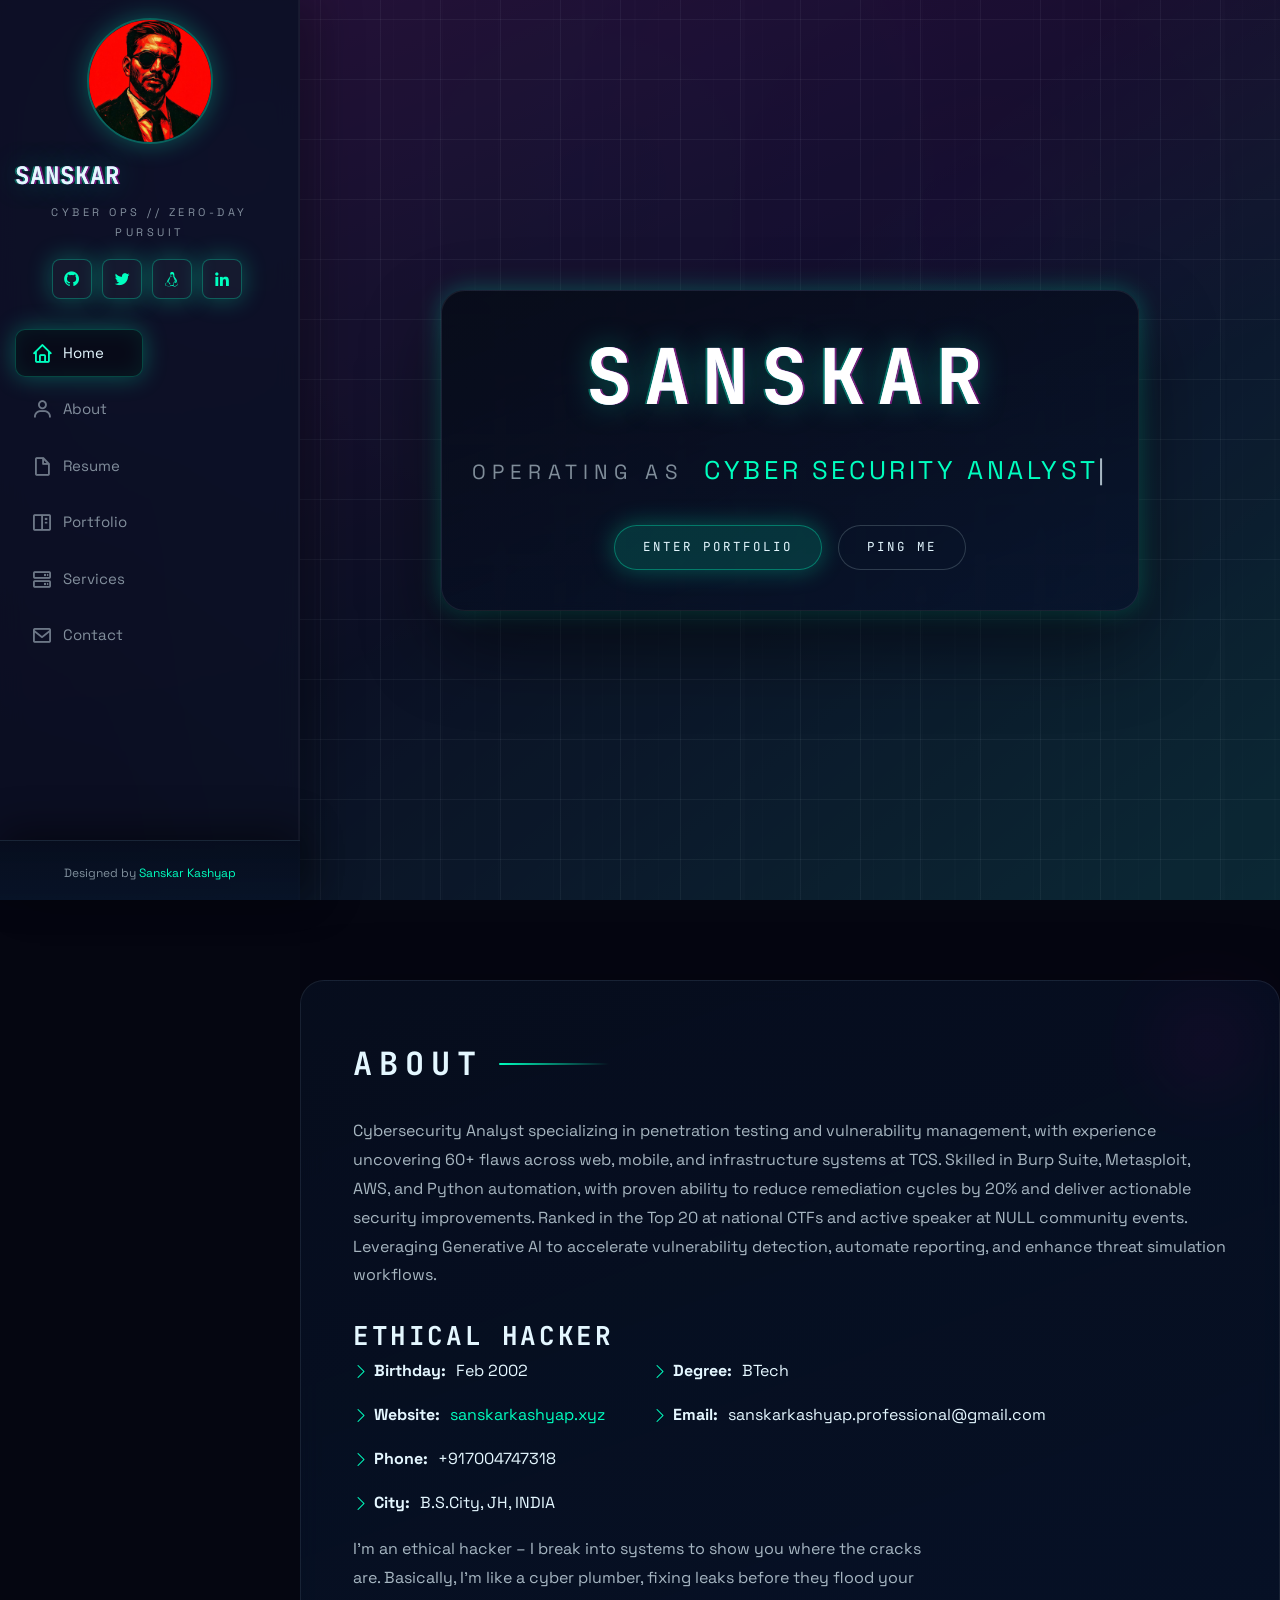
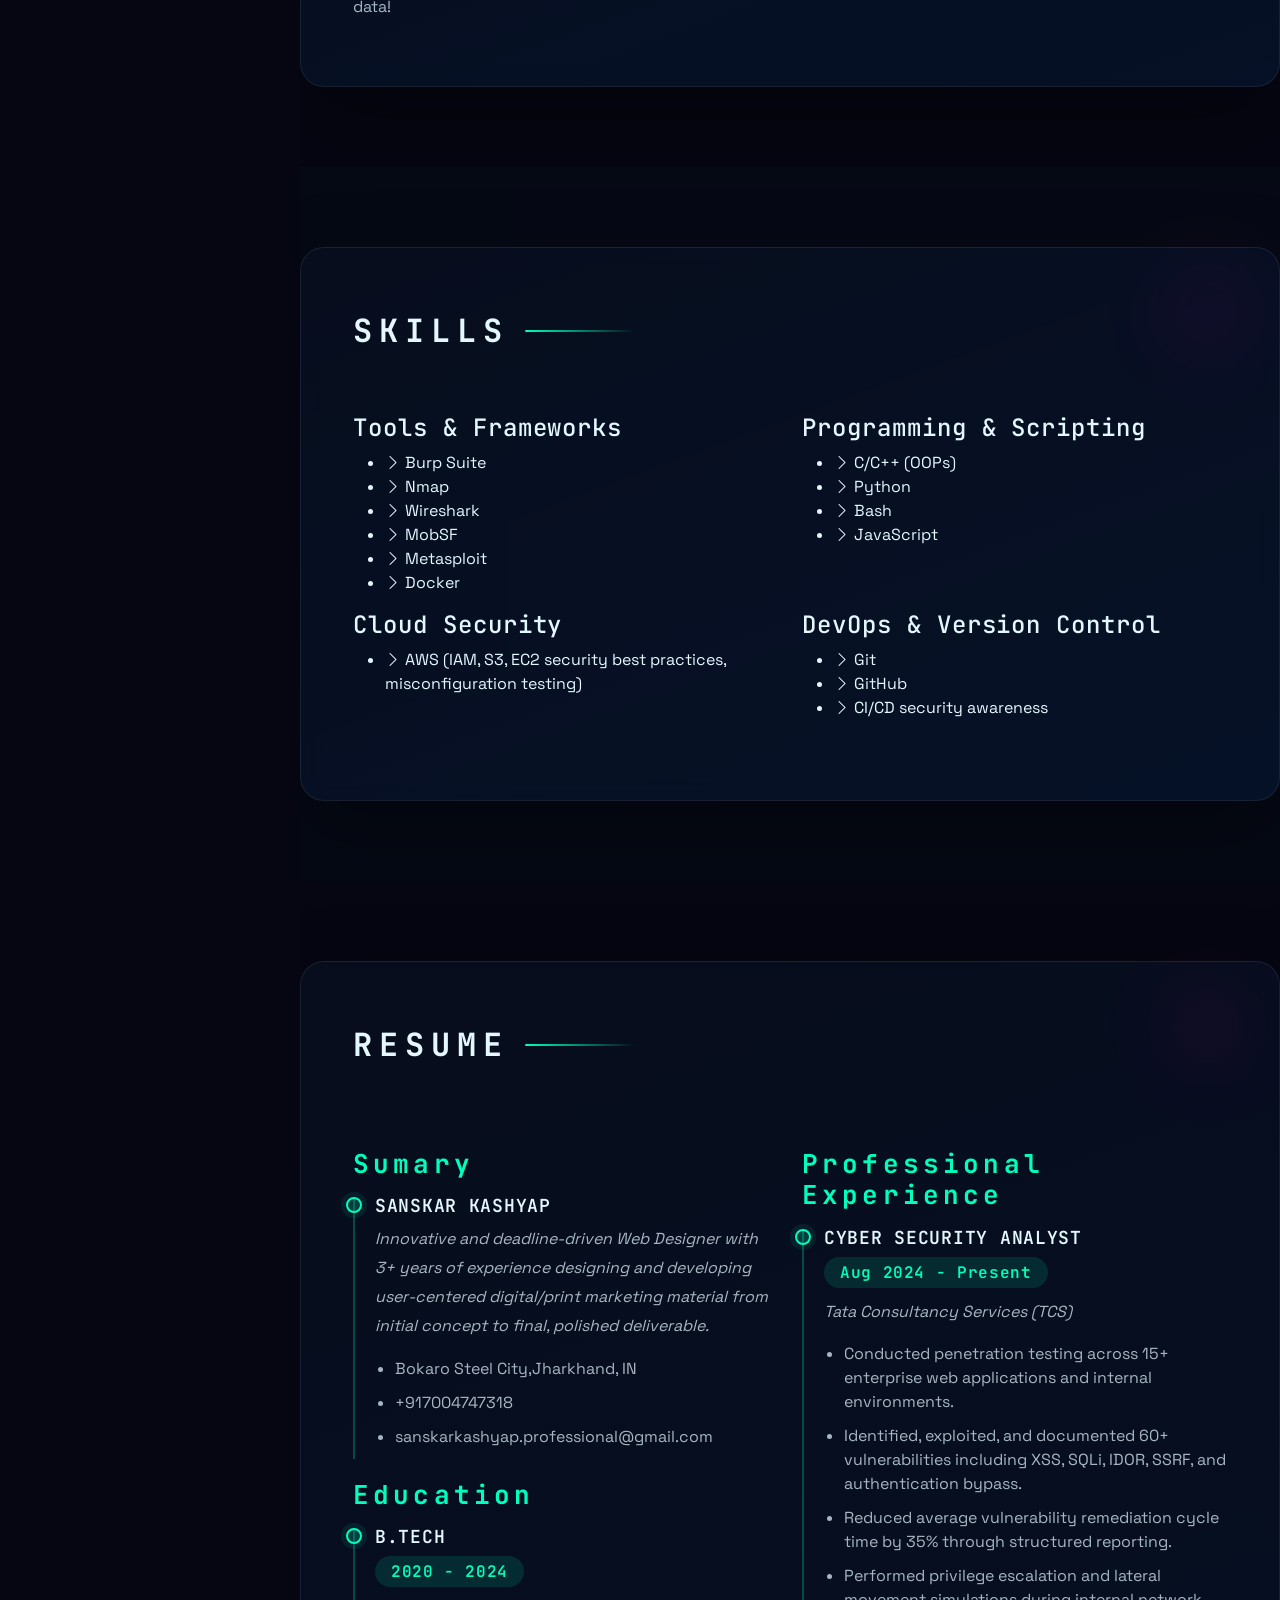
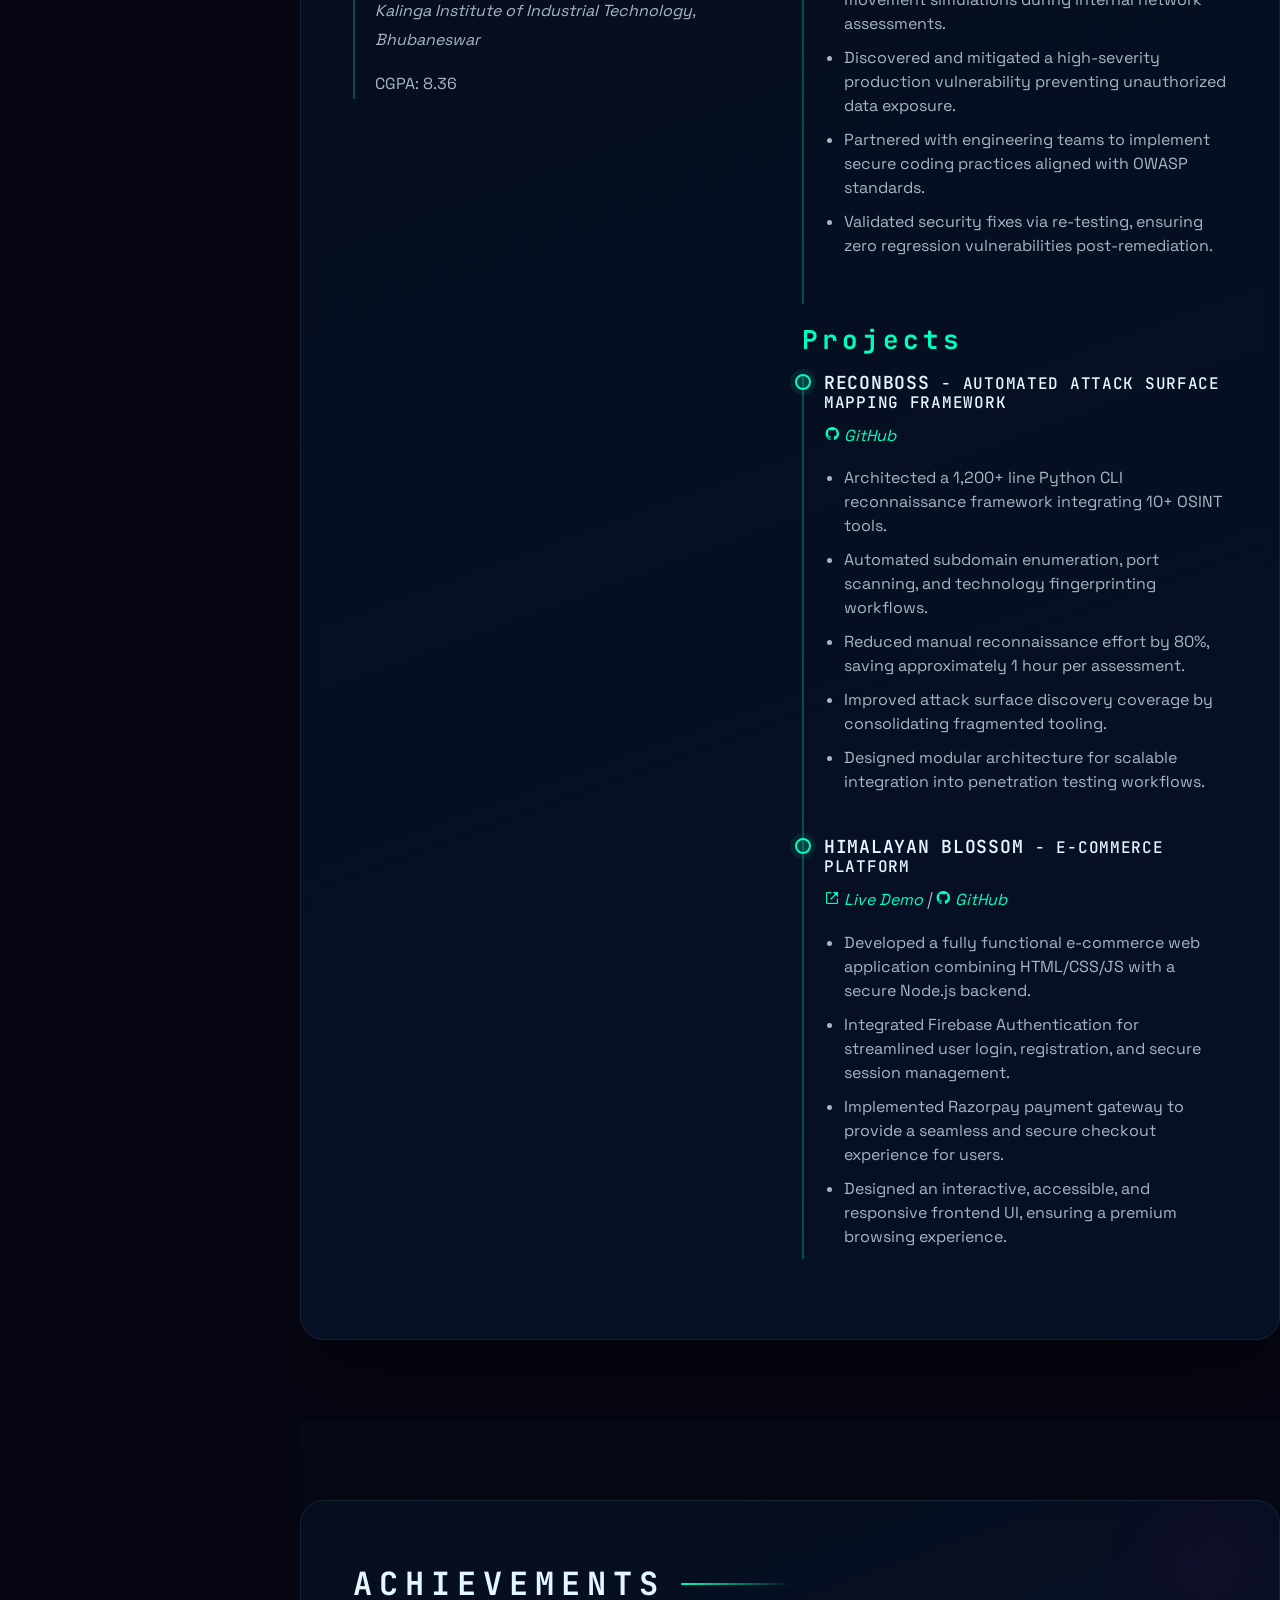
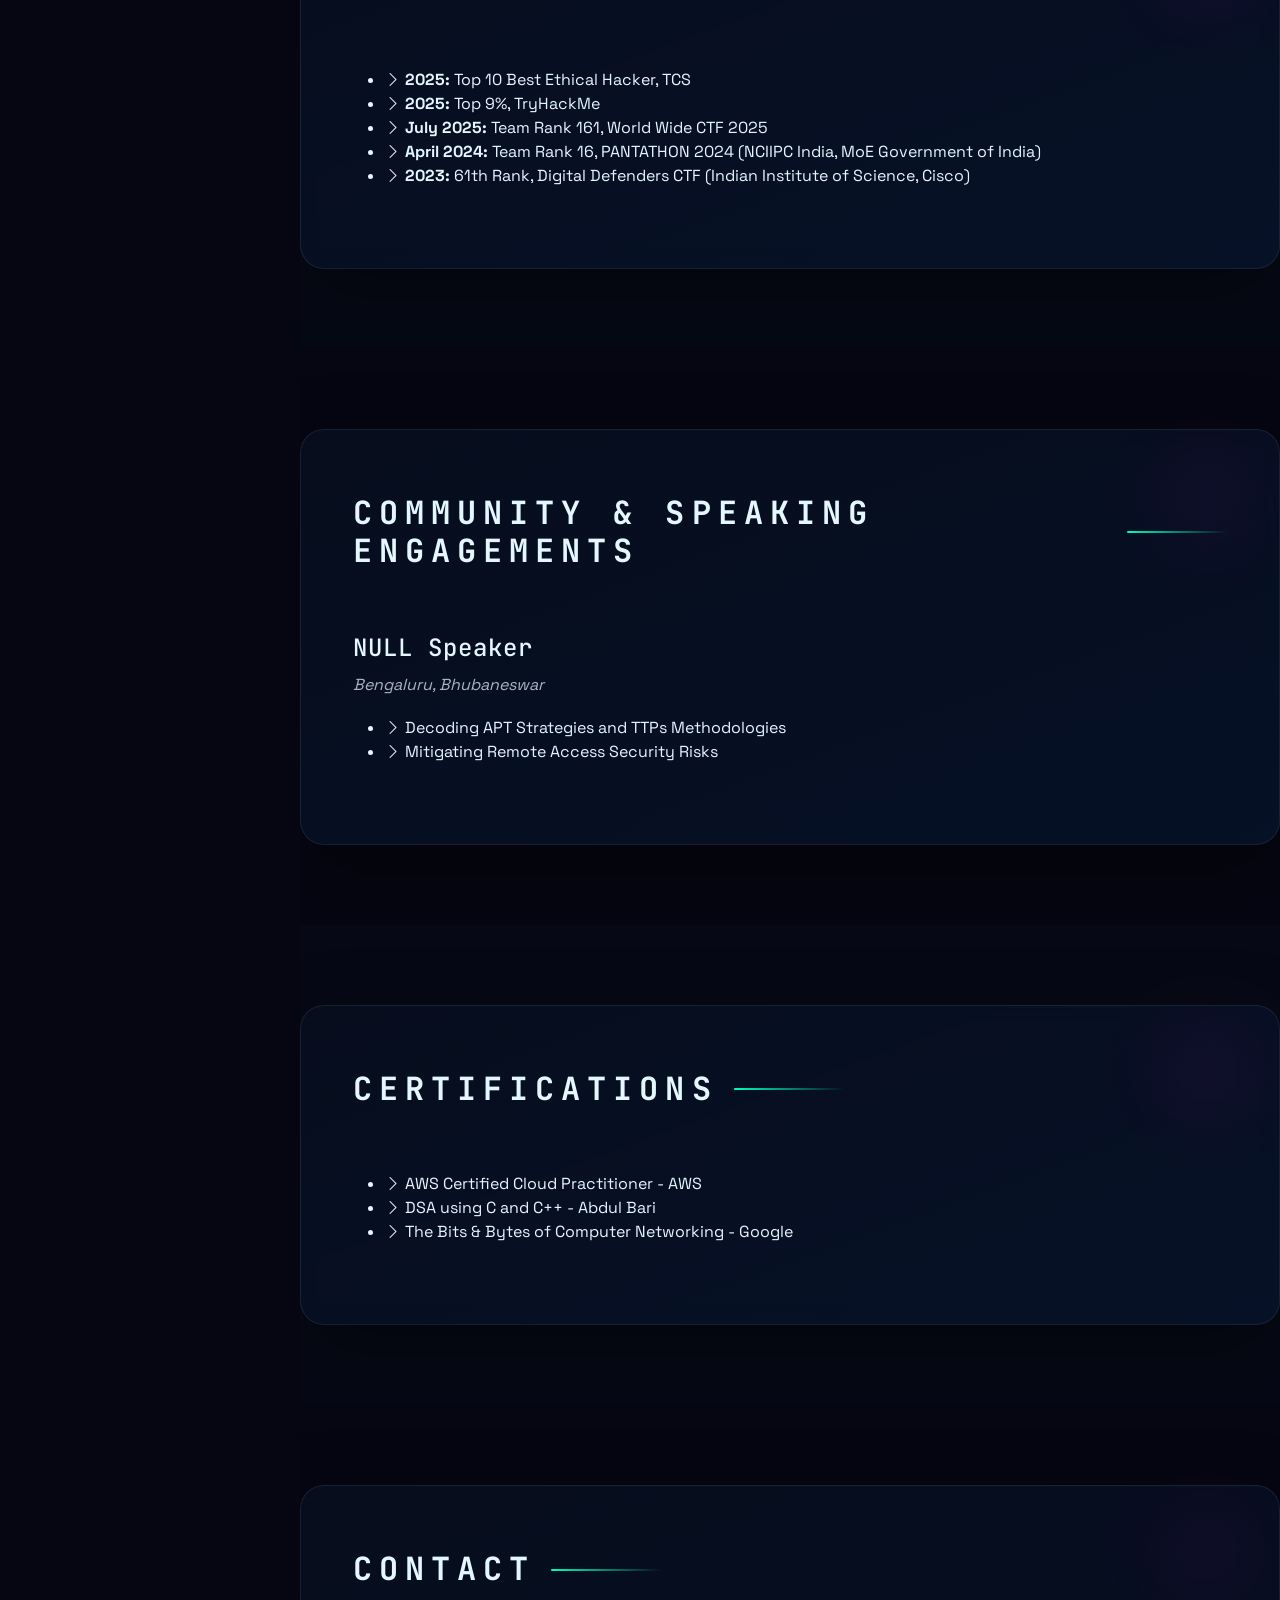
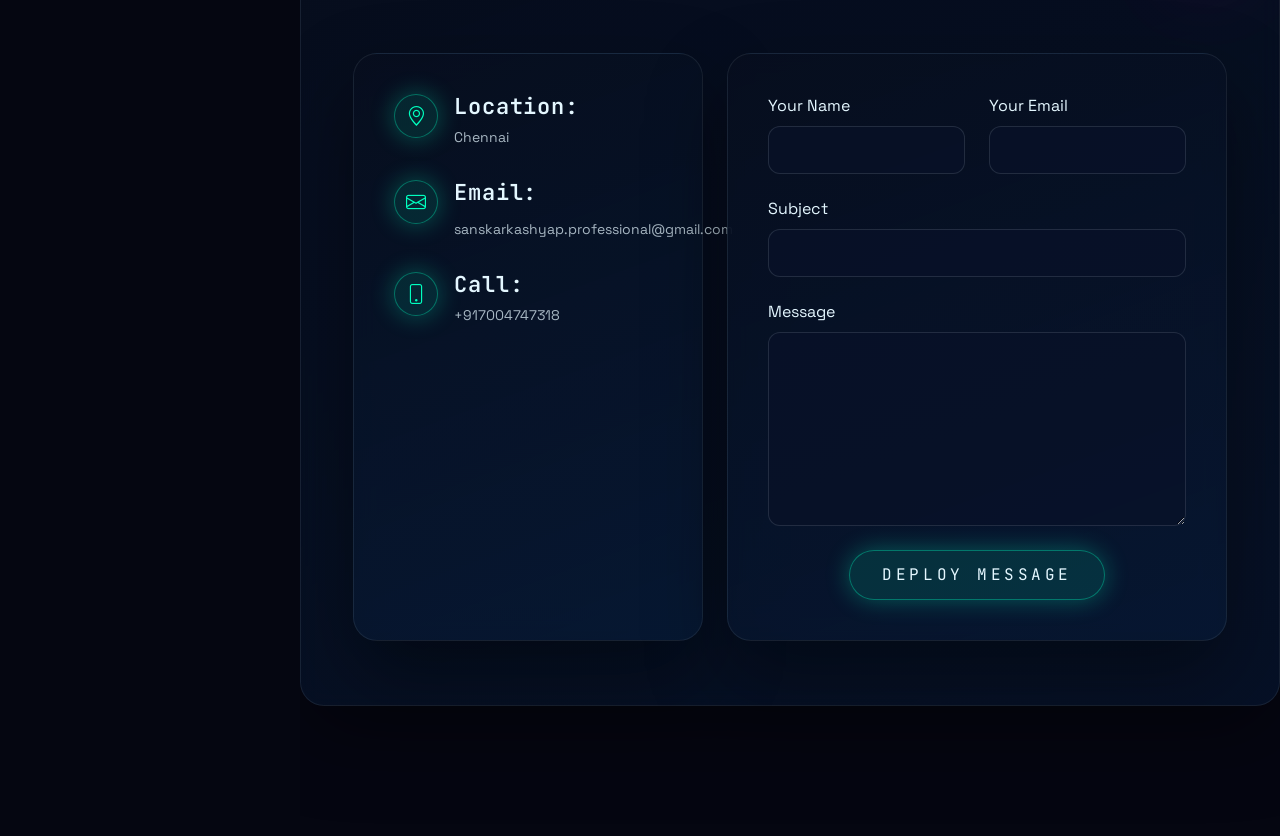
==== commit b844ecae: "Professional Experience" ====
--- a/index.html
+++ b/index.html
@@ -276,18 +276,42 @@
               <h3 class="resume-title">Professional Experience</h3>
               <div class="resume-item">
                 <h4>Cyber Security Analyst</h4>
-                <h5>August 2024 - Present</h5>
-                <p><em>TCS (Tata Consultancy Services), Chennai</em></p>
+                <h5>Aug 2024 - Present</h5>
+                <p><em>Tata Consultancy Services (TCS)</em></p>
                 <ul>
-                  <li>
-                    Performed penetration testing on 16+ business-critical applications and infrastructure components, uncovering 60+ security flaws including OWASP Top 10 and SANS Top 25 issues, with 95% remediation acceptance from dev teams.
-                  </li>
-                  <li>
-                    Executed advanced attack simulations (SQLi, XSS, IDOR, privilege escalation, and misconfigurations) that exposed high-severity vulnerabilities affecting 100K+ user data, directly preventing potential breaches.
-                  </li>
-                  <li>
-                    Collaborated with developers and business stakeholders to validate fixes, provide secure coding guidance, and accelerate patch deployment, reducing average remediation time by 20%.
-                  </li>
+                  <li>Conducted penetration testing across 15+ enterprise web applications and internal environments.</li>
+                  <li>Identified, exploited, and documented 60+ vulnerabilities including XSS, SQLi, IDOR, SSRF, and authentication bypass.</li>
+                  <li>Reduced average vulnerability remediation cycle time by 35% through structured reporting.</li>
+                  <li>Performed privilege escalation and lateral movement simulations during internal network assessments.</li>
+                  <li>Discovered and mitigated a high-severity production vulnerability preventing unauthorized data exposure.</li>
+                  <li>Partnered with engineering teams to implement secure coding practices aligned with OWASP standards.</li>
+                  <li>Validated security fixes via re-testing, ensuring zero regression vulnerabilities post-remediation.</li>
+                </ul>
+              </div>
+
+              <h3 class="resume-title">Projects</h3>
+              <div class="resume-item">
+                <h4>ReconBoss <span style="font-size: 16px; font-weight: 500;">- Automated Attack Surface Mapping Framework</span></h4>
+                <p><em><a href="https://github.com/SanskarKashyap/ReconBoss" target="_blank"><i class="bx bxl-github"></i> GitHub</a></em></p>
+                <ul>
+                  <li>Architected a 1,200+ line Python CLI reconnaissance framework integrating 10+ OSINT tools.</li>
+                  <li>Automated subdomain enumeration, port scanning, and technology fingerprinting workflows.</li>
+                  <li>Reduced manual reconnaissance effort by 80%, saving approximately 1 hour per assessment.</li>
+                  <li>Improved attack surface discovery coverage by consolidating fragmented tooling.</li>
+                  <li>Designed modular architecture for scalable integration into penetration testing workflows.</li>
+                </ul>
+              </div>
+              
+              <div class="resume-item">
+                <h4>Himalayan Blossom <span style="font-size: 16px; font-weight: 500;">- E-commerce Platform</span></h4>
+                <p>
+                   <em><a href="https://himalayan-blossom.vercel.app/" target="_blank"><i class="bx bx-link-external"></i> Live Demo</a> | <a href="https://github.com/SanskarKashyap/himalayan-blossom" target="_blank"><i class="bx bxl-github"></i> GitHub</a></em>
+                </p>
+                <ul>
+                  <li>Developed a fully functional e-commerce web application combining HTML/CSS/JS with a secure Node.js backend.</li>
+                  <li>Integrated Firebase Authentication for streamlined user login, registration, and secure session management.</li>
+                  <li>Implemented Razorpay payment gateway to provide a seamless and secure checkout experience for users.</li>
+                  <li>Designed an interactive, accessible, and responsive frontend UI, ensuring a premium browsing experience.</li>
                 </ul>
               </div>
             </div>
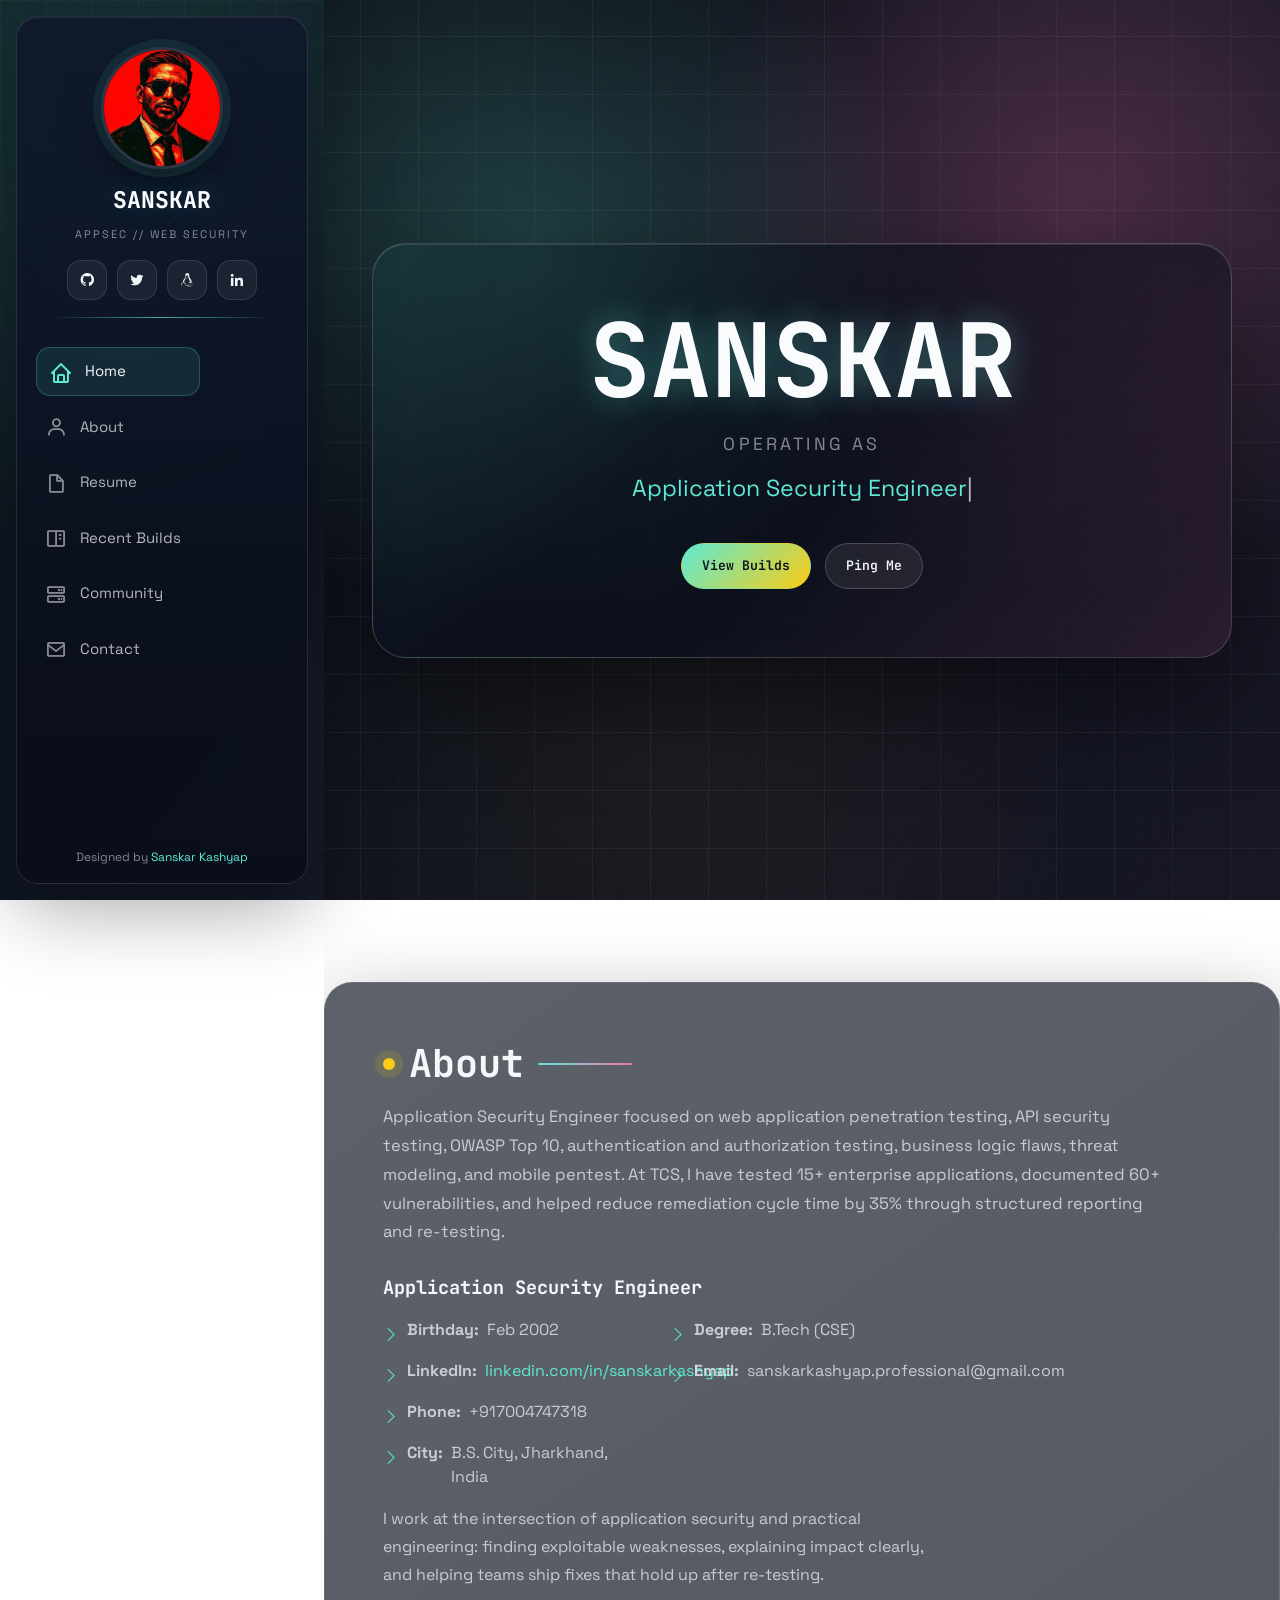
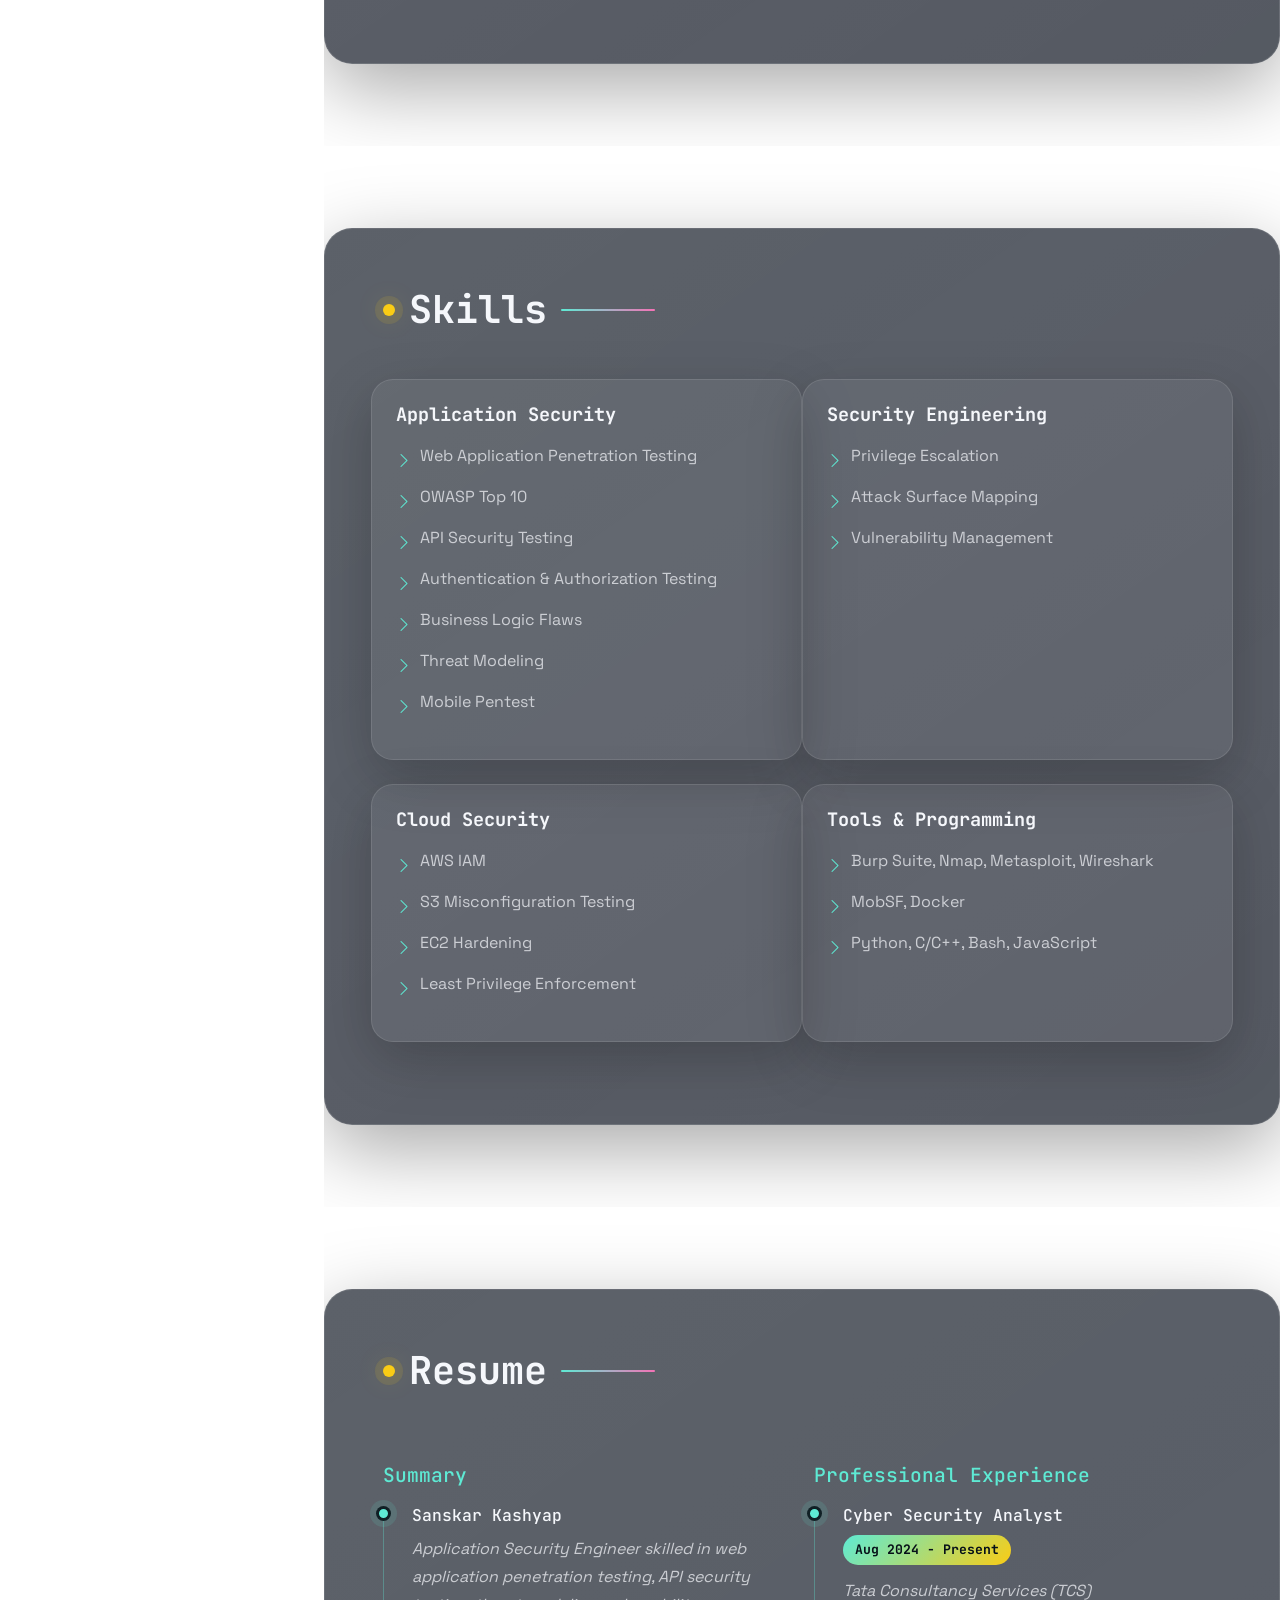
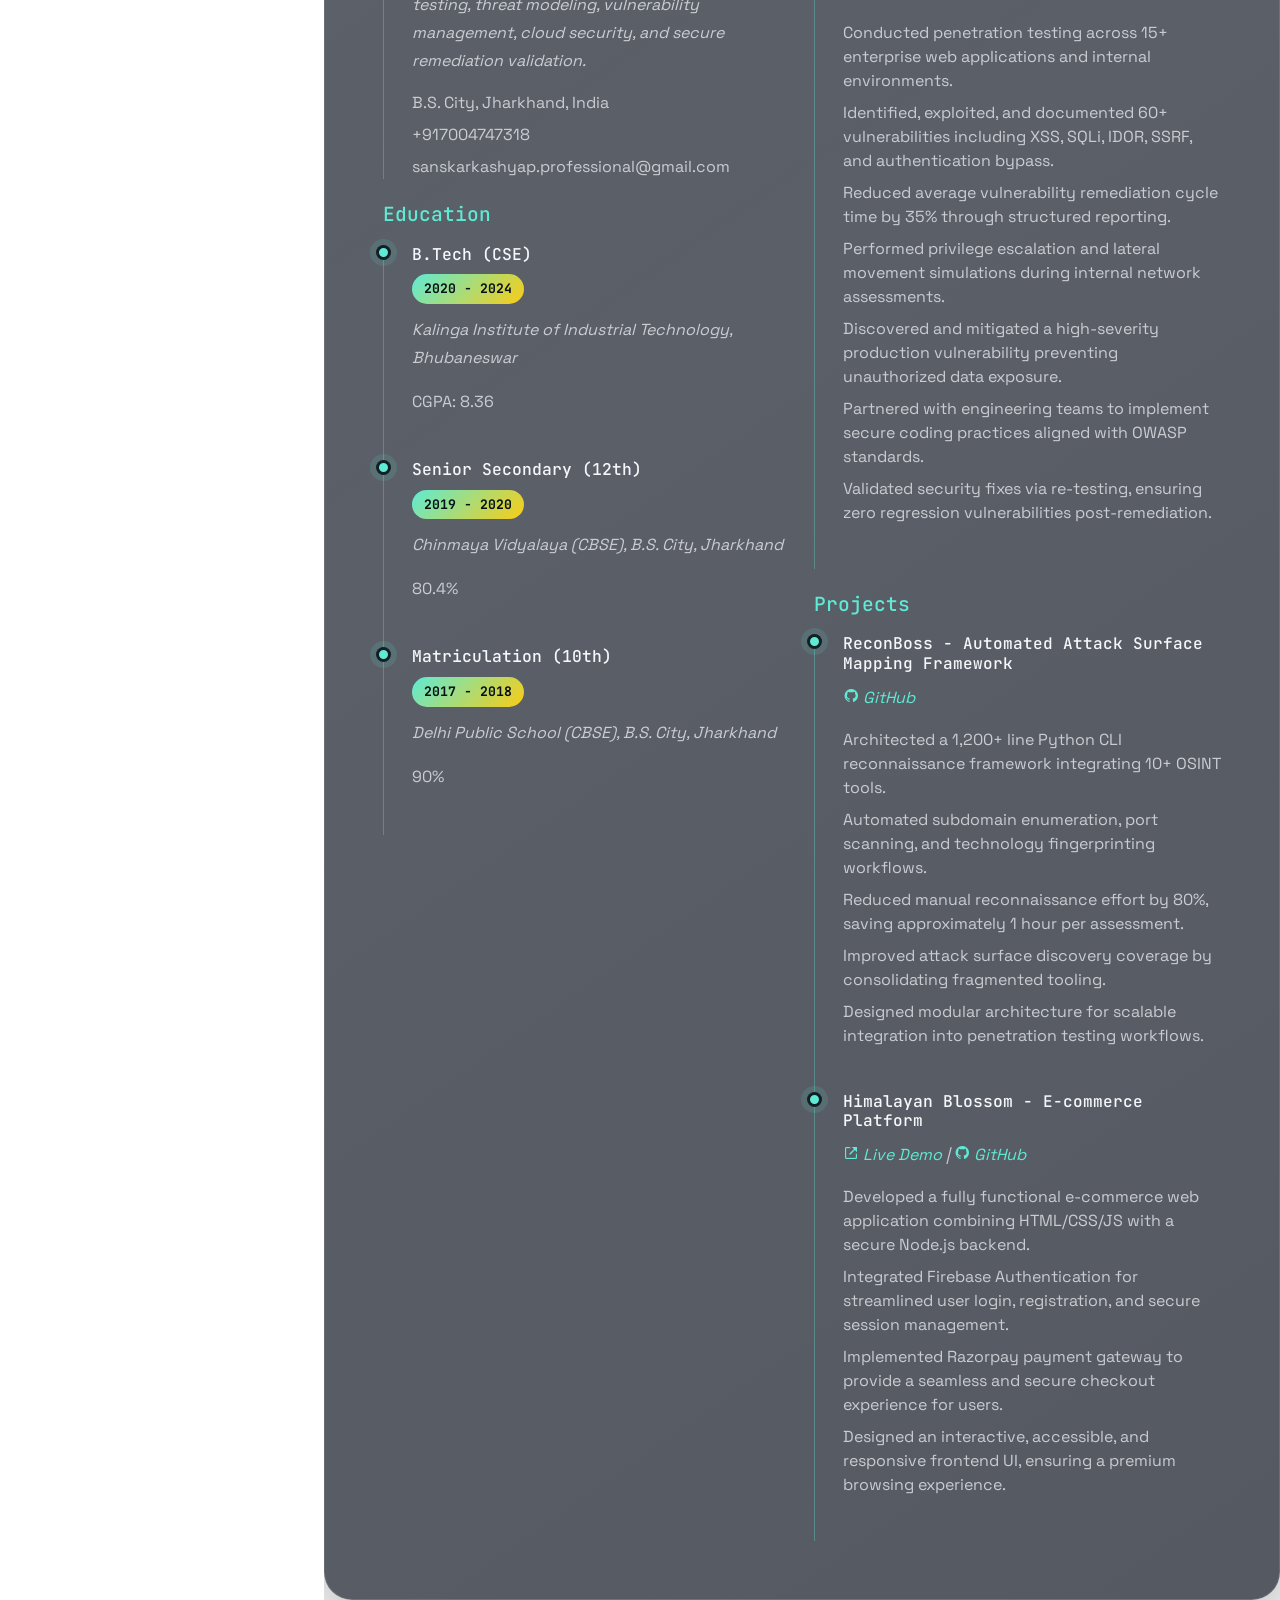
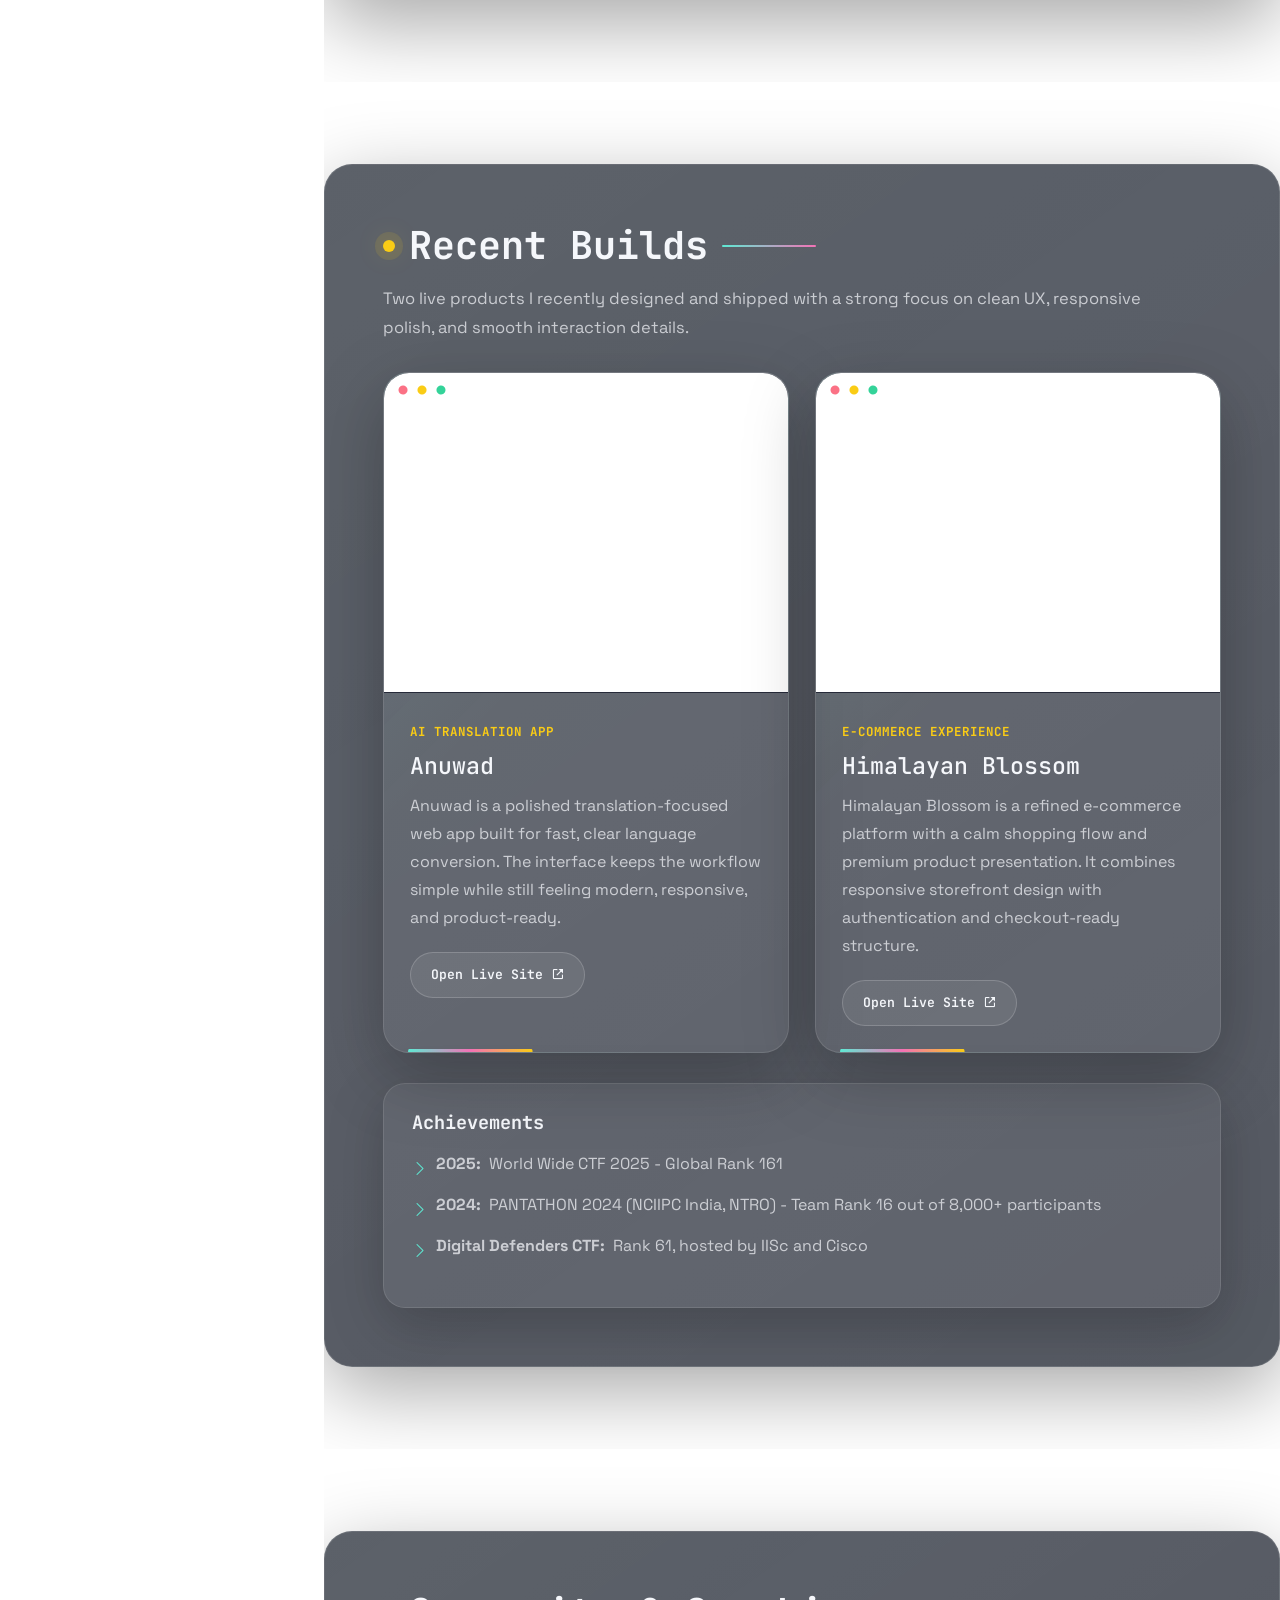
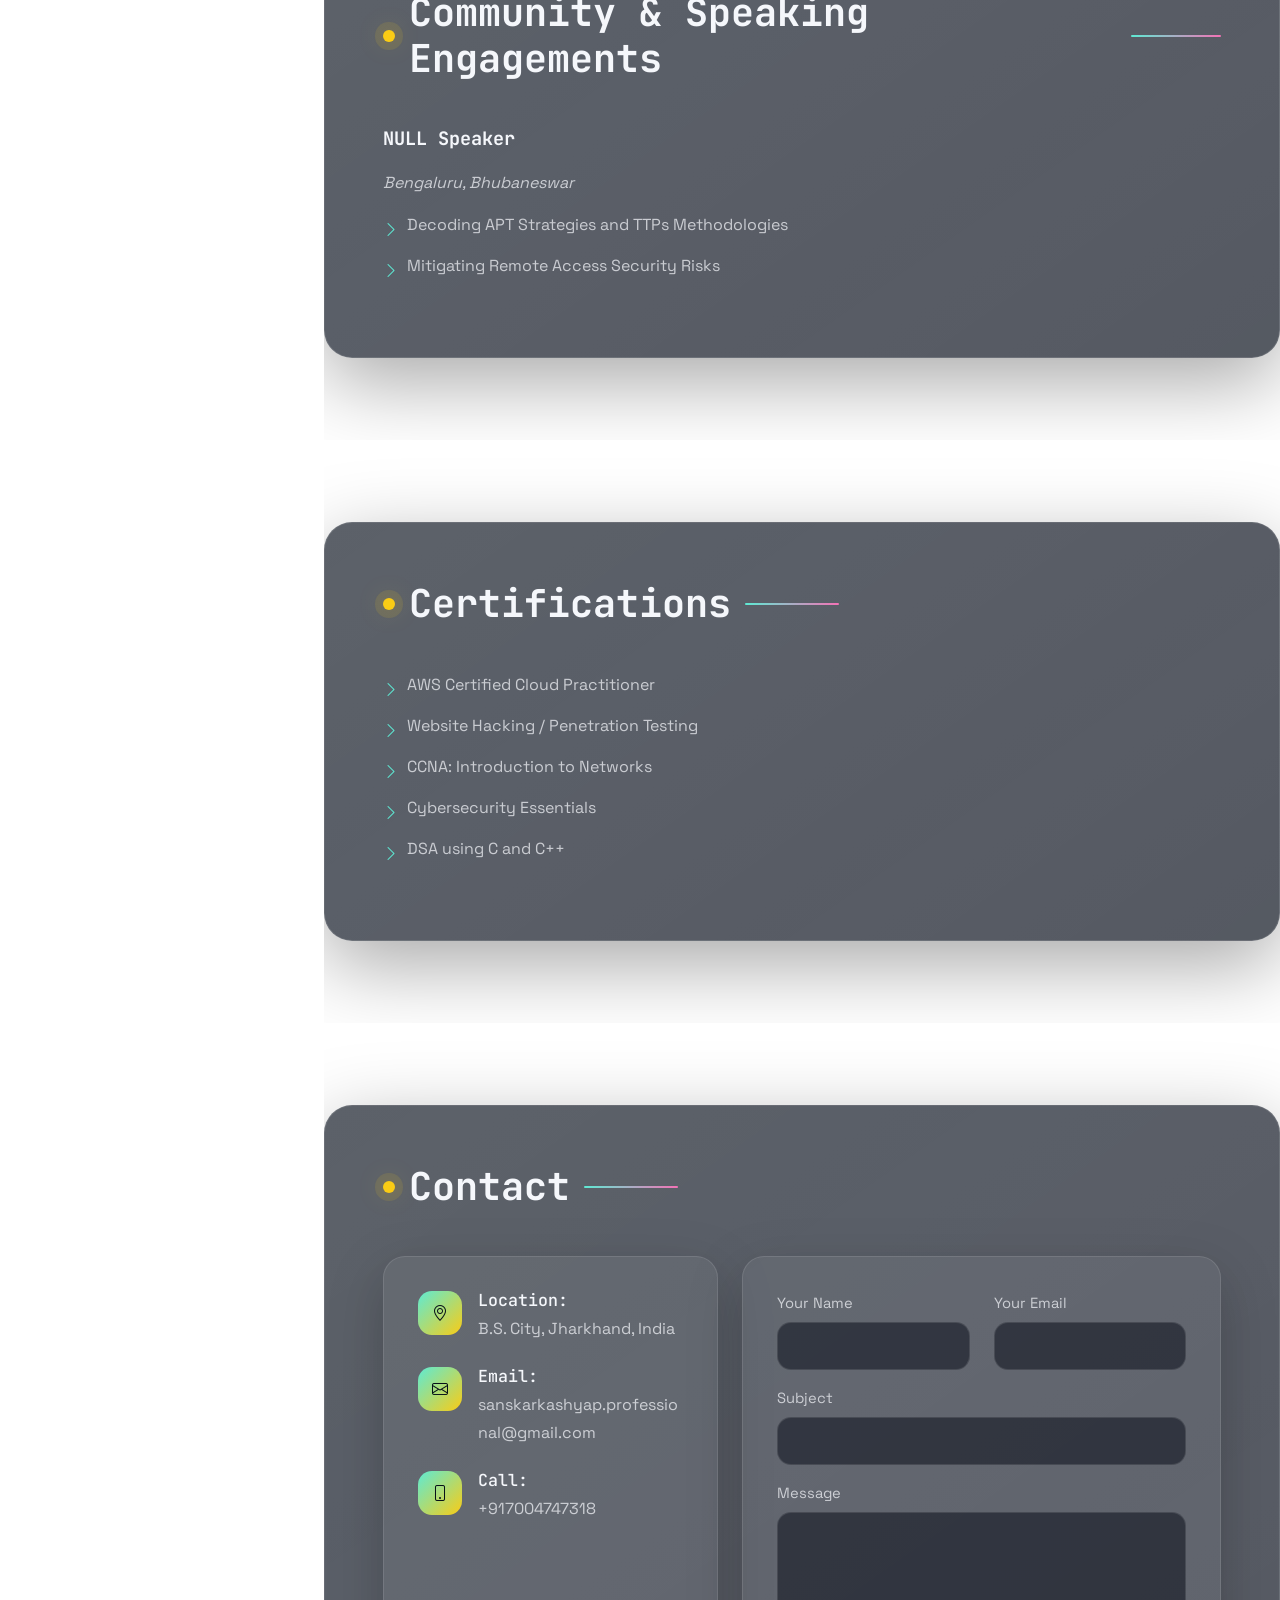
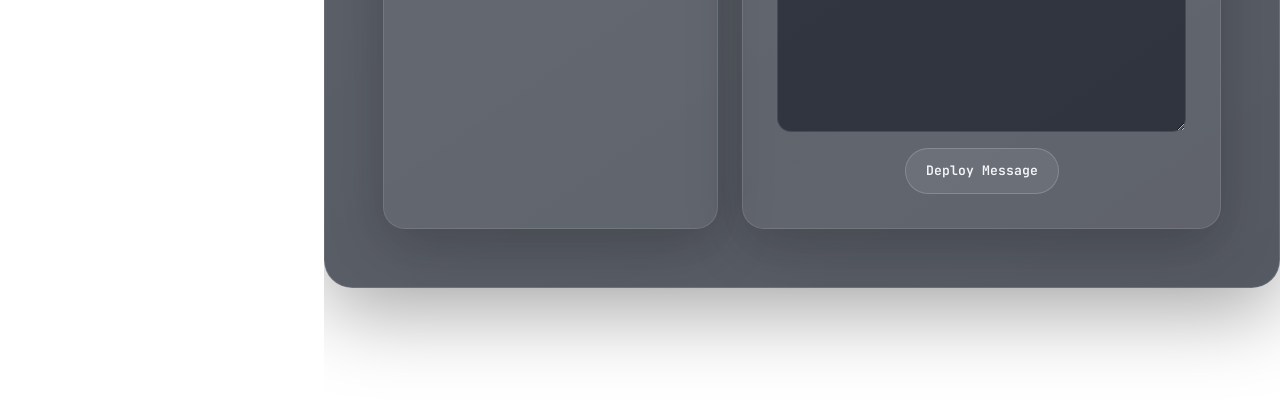
==== commit 68d40f21: "Refresh portfolio design and resume content" ====
--- a/index.html
+++ b/index.html
@@ -48,7 +48,7 @@
       <div class="d-flex flex-column">
         <div class="profile">
           <a
-            href="https://www.linkedin.com/in/sanskar-kashyap-426910201/"
+            href="https://www.linkedin.com/in/sanskarkashyap"
             target="_blank"
           >
             <img
@@ -60,12 +60,12 @@
           <h1 class="text-light glitch-title" data-text="SANSKAR">
             <a href="index.html">SANSKAR</a>
           </h1>
-          <p class="profile-tagline">CYBER OPS // ZERO-DAY PURSUIT</p>
+          <p class="profile-tagline">APPSEC // WEB SECURITY</p>
           <div class="social-links mt-3 text-center">
-            <a href="https://github.com/SanskarKashyap" class="github"><i class="bx bxl-github"></i></a>
-            <a href="https://twitter.com/KashyapZi" class="twitter"><i class="bx bxl-twitter"></i></a>
-            <a href="https://play.picoctf.org/users/SanskarKashyap308" class="picoctf"><i class="bx bxl-tux"></i></a>
-            <a href="https://www.linkedin.com/in/sanskar-kashyap-426910201/"class="linkedin"><i class="bx bxl-linkedin"></i></a>
+            <a href="https://github.com/sanskarkashyap" class="github"><i class="bx bxl-github"></i></a>
+            <a href="https://twitter.com/KashyapZi" class="twitter"><i class="bx bxl-twitter"></i></a>
+            <a href="https://play.picoctf.org/users/SanskarKashyap308" class="picoctf"><i class="bx bxl-tux"></i></a>
+            <a href="https://www.linkedin.com/in/sanskarkashyap"class="linkedin"><i class="bx bxl-linkedin"></i></a>
           </div>
         </div>
 
@@ -87,13 +87,13 @@
               >
             </li>
             <li>
-              <a href="#portfolio" class="nav-link scrollto"
-                ><i class="bx bx-book-content"></i> <span>Portfolio</span></a
+              <a href="#portfolio" class="nav-link scrollto"
+                ><i class="bx bx-book-content"></i> <span>Recent Builds</span></a
               >
             </li>
             <li>
-              <a href="#services" class="nav-link scrollto"
-                ><i class="bx bx-server"></i> <span>Services</span></a
+              <a href="#services" class="nav-link scrollto"
+                ><i class="bx bx-server"></i> <span>Community</span></a
               >
             </li>
             <li>
@@ -118,11 +118,11 @@
           <span class="hero-prefix">Operating as</span>
           <span
             class="typed"
-            data-typed-items="Cyber Security Analyst,CTF Specialist,Threat Hunter,Offensive Security Researcher"
+            data-typed-items="Application Security Engineer,Cyber Security Analyst,Web Application Pentester,API Security Tester,Threat Modeling Practitioner"
           ></span>
         </p>
         <div class="hero-actions" data-aos="fade-up" data-aos-delay="500">
-          <a href="#portfolio" class="cyber-btn primary">Enter Portfolio</a>
+          <a href="#portfolio" class="cyber-btn primary">View Builds</a>
           <a href="#contact" class="cyber-btn ghost">Ping Me</a>
         </div>
       </div>
@@ -136,12 +136,12 @@
           <div class="section-title">
             <h2>About</h2>
             <p>
-              Cybersecurity Analyst specializing in penetration testing and vulnerability management, with experience uncovering 60+ flaws across web, mobile, and infrastructure systems at TCS. Skilled in Burp Suite, Metasploit, AWS, and Python automation, with proven ability to reduce remediation cycles by 20% and deliver actionable security improvements. Ranked in the Top 20 at national CTFs and active speaker at NULL community events. Leveraging Generative AI to accelerate vulnerability detection, automate reporting, and enhance threat simulation workflows.
+              Application Security Engineer focused on web application penetration testing, API security testing, OWASP Top 10, authentication and authorization testing, business logic flaws, threat modeling, and mobile pentest. At TCS, I have tested 15+ enterprise applications, documented 60+ vulnerabilities, and helped reduce remediation cycle time by 35% through structured reporting and re-testing.
             </p>
           </div>
           <div class="row">
             <div class="col-lg-8 pt-4 pt-lg-0 content" data-aos="fade-left">
-              <h3>Ethical Hacker</h3>
+              <h3>Application Security Engineer</h3>
                  <div class="row">
                 <div class="col-lg-6">
                   <ul>
@@ -151,8 +151,8 @@
                     </li>
                     <li>
                       <i class="bi bi-chevron-right"></i>
-                      <strong>Website:</strong>
-                      <span><a href="https://sanskarkashyap.xyz/">sanskarkashyap.xyz</a></span>
+                      <strong>LinkedIn:</strong>
+                      <span><a href="https://www.linkedin.com/in/sanskarkashyap">linkedin.com/in/sanskarkashyap</a></span>
                     </li>
                     <li>
                       <i class="bi bi-chevron-right"></i>
@@ -160,7 +160,7 @@
                     </li>
                     <li>
                       <i class="bi bi-chevron-right"></i>
-                      <strong>City:</strong> <span>B.S.City, JH, INDIA</span>
+                      <strong>City:</strong> <span>B.S. City, Jharkhand, India</span>
                     </li>
                   </ul>
                 </div>
@@ -168,7 +168,7 @@
                   <ul>
                     <li>
                       <i class="bi bi-chevron-right"></i>
-                      <strong>Degree:</strong> <span>BTech</span>
+                      <strong>Degree:</strong> <span>B.Tech (CSE)</span>
                     </li>
                     <li>
                       <i class="bi bi-chevron-right"></i>
@@ -179,7 +179,7 @@
                 </div>
               </div>
               <p>
-                I'm an ethical hacker – I break into systems to show you where the cracks are. Basically, I'm like a cyber plumber, fixing leaks before they flood your data!
+                I work at the intersection of application security and practical engineering: finding exploitable weaknesses, explaining impact clearly, and helping teams ship fixes that hold up after re-testing.
 
               </p>
             </div>
@@ -198,40 +198,43 @@
           </div>
 
           <div class="row">
-            <div class="col-lg-6">
-              <h4>Tools & Frameworks</h4>
-              <ul>
-                <li><i class="bi bi-chevron-right"></i> Burp Suite</li>
-                <li><i class="bi bi-chevron-right"></i> Nmap</li>
-                <li><i class="bi bi-chevron-right"></i> Wireshark</li>
-                <li><i class="bi bi-chevron-right"></i> MobSF</li>
-                <li><i class="bi bi-chevron-right"></i> Metasploit</li>
-                <li><i class="bi bi-chevron-right"></i> Docker</li>
-              </ul>
-            </div>
-            <div class="col-lg-6">
-              <h4>Programming & Scripting</h4>
-              <ul>
-                <li><i class="bi bi-chevron-right"></i> C/C++ (OOPs)</li>
-                <li><i class="bi bi-chevron-right"></i> Python</li>
-                <li><i class="bi bi-chevron-right"></i> Bash</li>
-                <li><i class="bi bi-chevron-right"></i> JavaScript</li>
-              </ul>
-            </div>
-            <div class="col-lg-6">
-              <h4>Cloud Security</h4>
-              <ul>
-                <li><i class="bi bi-chevron-right"></i> AWS (IAM, S3, EC2 security best practices, misconfiguration testing)</li>
-              </ul>
-            </div>
-            <div class="col-lg-6">
-              <h4>DevOps & Version Control</h4>
-              <ul>
-                <li><i class="bi bi-chevron-right"></i> Git</li>
-                <li><i class="bi bi-chevron-right"></i> GitHub</li>
-                <li><i class="bi bi-chevron-right"></i> CI/CD security awareness</li>
-              </ul>
-            </div>
+            <div class="col-lg-6">
+              <h4>Application Security</h4>
+              <ul>
+                <li><i class="bi bi-chevron-right"></i> Web Application Penetration Testing</li>
+                <li><i class="bi bi-chevron-right"></i> OWASP Top 10</li>
+                <li><i class="bi bi-chevron-right"></i> API Security Testing</li>
+                <li><i class="bi bi-chevron-right"></i> Authentication & Authorization Testing</li>
+                <li><i class="bi bi-chevron-right"></i> Business Logic Flaws</li>
+                <li><i class="bi bi-chevron-right"></i> Threat Modeling</li>
+                <li><i class="bi bi-chevron-right"></i> Mobile Pentest</li>
+              </ul>
+            </div>
+            <div class="col-lg-6">
+              <h4>Security Engineering</h4>
+              <ul>
+                <li><i class="bi bi-chevron-right"></i> Privilege Escalation</li>
+                <li><i class="bi bi-chevron-right"></i> Attack Surface Mapping</li>
+                <li><i class="bi bi-chevron-right"></i> Vulnerability Management</li>
+              </ul>
+            </div>
+            <div class="col-lg-6">
+              <h4>Cloud Security</h4>
+              <ul>
+                <li><i class="bi bi-chevron-right"></i> AWS IAM</li>
+                <li><i class="bi bi-chevron-right"></i> S3 Misconfiguration Testing</li>
+                <li><i class="bi bi-chevron-right"></i> EC2 Hardening</li>
+                <li><i class="bi bi-chevron-right"></i> Least Privilege Enforcement</li>
+              </ul>
+            </div>
+            <div class="col-lg-6">
+              <h4>Tools & Programming</h4>
+              <ul>
+                <li><i class="bi bi-chevron-right"></i> Burp Suite, Nmap, Metasploit, Wireshark</li>
+                <li><i class="bi bi-chevron-right"></i> MobSF, Docker</li>
+                <li><i class="bi bi-chevron-right"></i> Python, C/C++, Bash, JavaScript</li>
+              </ul>
+            </div>
           </div>
 
         </div>
@@ -246,42 +249,51 @@
 
           <div class="row">
             <div class="col-lg-6" data-aos="fade-up">
-              <h3 class="resume-title">Sumary</h3>
+              <h3 class="resume-title">Summary</h3>
               <div class="resume-item pb-0">
                 <h4>Sanskar Kashyap</h4>
                 <p>
                   <em
-                    >Innovative and deadline-driven Web Designer with 3+ years
-                    of experience designing and developing user-centered
-                    digital/print marketing material from initial concept to
-                    final, polished deliverable.</em
+                    >Application Security Engineer skilled in web application penetration testing, API security testing, threat modeling, vulnerability management, cloud security, and secure remediation validation.</em
                   >
                 </p>
                 <ul>
-                  <li>Bokaro Steel City,Jharkhand, IN</li>
+                  <li>B.S. City, Jharkhand, India</li>
                   <li>+917004747318</li>
                   <li>sanskarkashyap.professional@gmail.com</li>
                 </ul>
               </div>
 
               <h3 class="resume-title">Education</h3>
-              <div class="resume-item">
-                <h4>B.Tech</h4>
-                <h5>2020 - 2024</h5>
-                <p><em>Kalinga Institute of Industrial Technology, Bhubaneswar</em></p>
-                <p>CGPA: 8.36</p>
-              </div>
+              <div class="resume-item">
+                <h4>B.Tech (CSE)</h4>
+                <h5>2020 - 2024</h5>
+                <p><em>Kalinga Institute of Industrial Technology, Bhubaneswar</em></p>
+                <p>CGPA: 8.36</p>
+              </div>
+              <div class="resume-item">
+                <h4>Senior Secondary (12th)</h4>
+                <h5>2019 - 2020</h5>
+                <p><em>Chinmaya Vidyalaya (CBSE), B.S. City, Jharkhand</em></p>
+                <p>80.4%</p>
+              </div>
+              <div class="resume-item">
+                <h4>Matriculation (10th)</h4>
+                <h5>2017 - 2018</h5>
+                <p><em>Delhi Public School (CBSE), B.S. City, Jharkhand</em></p>
+                <p>90%</p>
+              </div>
             </div>
             <div class="col-lg-6" data-aos="fade-up" data-aos-delay="100">
               <h3 class="resume-title">Professional Experience</h3>
               <div class="resume-item">
-                <h4>Cyber Security Analyst</h4>
+                <h4>Cyber Security Analyst</h4>
                 <h5>Aug 2024 - Present</h5>
                 <p><em>Tata Consultancy Services (TCS)</em></p>
                 <ul>
                   <li>Conducted penetration testing across 15+ enterprise web applications and internal environments.</li>
                   <li>Identified, exploited, and documented 60+ vulnerabilities including XSS, SQLi, IDOR, SSRF, and authentication bypass.</li>
-                  <li>Reduced average vulnerability remediation cycle time by 35% through structured reporting.</li>
+                  <li>Reduced average vulnerability remediation cycle time by 35% through structured reporting.</li>
                   <li>Performed privilege escalation and lateral movement simulations during internal network assessments.</li>
                   <li>Discovered and mitigated a high-severity production vulnerability preventing unauthorized data exposure.</li>
                   <li>Partnered with engineering teams to implement secure coding practices aligned with OWASP standards.</li>
@@ -292,7 +304,7 @@
               <h3 class="resume-title">Projects</h3>
               <div class="resume-item">
                 <h4>ReconBoss <span style="font-size: 16px; font-weight: 500;">- Automated Attack Surface Mapping Framework</span></h4>
-                <p><em><a href="https://github.com/SanskarKashyap/ReconBoss" target="_blank"><i class="bx bxl-github"></i> GitHub</a></em></p>
+                <p><em><a href="https://github.com/sanskarkashyap/ReconBoss" target="_blank"><i class="bx bxl-github"></i> GitHub</a></em></p>
                 <ul>
                   <li>Architected a 1,200+ line Python CLI reconnaissance framework integrating 10+ OSINT tools.</li>
                   <li>Automated subdomain enumeration, port scanning, and technology fingerprinting workflows.</li>
@@ -305,7 +317,7 @@
               <div class="resume-item">
                 <h4>Himalayan Blossom <span style="font-size: 16px; font-weight: 500;">- E-commerce Platform</span></h4>
                 <p>
-                   <em><a href="https://himalayan-blossom.vercel.app/" target="_blank"><i class="bx bx-link-external"></i> Live Demo</a> | <a href="https://github.com/SanskarKashyap/himalayan-blossom" target="_blank"><i class="bx bxl-github"></i> GitHub</a></em>
+                   <em><a href="https://himalayan-blossom.vercel.app/" target="_blank"><i class="bx bx-link-external"></i> Live Demo</a> | <a href="https://github.com/sanskarkashyap/himalayan-blossom" target="_blank"><i class="bx bxl-github"></i> GitHub</a></em>
                 </p>
                 <ul>
                   <li>Developed a fully functional e-commerce web application combining HTML/CSS/JS with a secure Node.js backend.</li>
@@ -320,27 +332,55 @@
       </section>
       <!-- End Resume Section -->
 
-      <!-- ======= Portfolio Section ======= -->
-      <section id="portfolio" class="portfolio section-bg">
-        <div class="container">
-
-          <div class="section-title">
-            <h2>Achievements</h2>
-          </div>
-
-          <div class="row">
-            <div class="col-lg-12">
-              <ul>
-                <li><i class="bi bi-chevron-right"></i> <strong>2025:</strong> Top 10 Best Ethical Hacker, TCS</li>
-                <li><i class="bi bi-chevron-right"></i> <strong>2025:</strong> Top 9%, TryHackMe</li>
-                <li><i class="bi bi-chevron-right"></i> <strong>July 2025:</strong> Team Rank 161, World Wide CTF 2025</li>
-                <li><i class="bi bi-chevron-right"></i> <strong>April 2024:</strong> Team Rank 16, PANTATHON 2024 (NCIIPC India, MoE Government of India)</li>
-                <li><i class="bi bi-chevron-right"></i> <strong>2023:</strong> 61th Rank, Digital Defenders CTF (Indian Institute of Science, Cisco)</li>
-              </ul>
-            </div>
-          </div>
-
-        </div>
+      <!-- ======= Portfolio Section ======= -->
+      <section id="portfolio" class="portfolio section-bg">
+        <div class="container">
+
+          <div class="section-title">
+            <h2>Recent Builds</h2>
+            <p>Two live products I recently designed and shipped with a strong focus on clean UX, responsive polish, and smooth interaction details.</p>
+          </div>
+
+          <div class="recent-builds">
+            <article class="build-card" data-aos="fade-up">
+              <div class="build-preview">
+                <iframe src="https://anuwad.lovable.app/" title="Anuwad live preview" loading="lazy"></iframe>
+              </div>
+              <div class="build-content">
+                <span class="build-kicker">AI Translation App</span>
+                <h3>Anuwad</h3>
+                <p>Anuwad is a polished translation-focused web app built for fast, clear language conversion. The interface keeps the workflow simple while still feeling modern, responsive, and product-ready.</p>
+                <a href="https://anuwad.lovable.app/" target="_blank" rel="noopener" class="build-link">Open Live Site <i class="bx bx-link-external"></i></a>
+              </div>
+            </article>
+
+            <article class="build-card" data-aos="fade-up" data-aos-delay="120">
+              <div class="build-preview">
+                <iframe src="https://himalayan-blossom.vercel.app/" title="Himalayan Blossom live preview" loading="lazy"></iframe>
+              </div>
+              <div class="build-content">
+                <span class="build-kicker">E-commerce Experience</span>
+                <h3>Himalayan Blossom</h3>
+                <p>Himalayan Blossom is a refined e-commerce platform with a calm shopping flow and premium product presentation. It combines responsive storefront design with authentication and checkout-ready structure.</p>
+                <a href="https://himalayan-blossom.vercel.app/" target="_blank" rel="noopener" class="build-link">Open Live Site <i class="bx bx-link-external"></i></a>
+              </div>
+            </article>
+          </div>
+
+          <div class="achievement-panel" data-aos="fade-up">
+            <h3>Achievements</h3>
+            <div class="row">
+              <div class="col-lg-12">
+              <ul>
+                <li><i class="bi bi-chevron-right"></i> <strong>2025:</strong> World Wide CTF 2025 - Global Rank 161</li>
+                <li><i class="bi bi-chevron-right"></i> <strong>2024:</strong> PANTATHON 2024 (NCIIPC India, NTRO) - Team Rank 16 out of 8,000+ participants</li>
+                <li><i class="bi bi-chevron-right"></i> <strong>Digital Defenders CTF:</strong> Rank 61, hosted by IISc and Cisco</li>
+              </ul>
+              </div>
+            </div>
+          </div>
+
+        </div>
       </section><!-- End Portfolio Section -->
 
       <!-- ======= Services Section ======= -->
@@ -376,9 +416,11 @@
           <div class="row">
             <div class="col-lg-12">
               <ul>
-                <li><i class="bi bi-chevron-right"></i> AWS Certified Cloud Practitioner - AWS</li>
-                <li><i class="bi bi-chevron-right"></i> DSA using C and C++ - Abdul Bari</li>
-                <li><i class="bi bi-chevron-right"></i> The Bits & Bytes of Computer Networking - Google</li>
+                <li><i class="bi bi-chevron-right"></i> AWS Certified Cloud Practitioner</li>
+                <li><i class="bi bi-chevron-right"></i> Website Hacking / Penetration Testing</li>
+                <li><i class="bi bi-chevron-right"></i> CCNA: Introduction to Networks</li>
+                <li><i class="bi bi-chevron-right"></i> Cybersecurity Essentials</li>
+                <li><i class="bi bi-chevron-right"></i> DSA using C and C++</li>
               </ul>
             </div>
           </div>
@@ -401,7 +443,7 @@
                 <div class="address">
                   <i class="bi bi-geo-alt"></i>
                   <h4>Location:</h4>
-                  <p>Chennai</p>
+                  <p>B.S. City, Jharkhand, India</p>
                 </div>
 
                 <div class="email">
--- a/assets/css/style.css
+++ b/assets/css/style.css
@@ -0,0 +1,1177 @@
+/* Sanskar Kashyap portfolio visual system */
+:root {
+  --bg: #080a12;
+  --bg-2: #101522;
+  --panel: rgba(17, 23, 38, 0.76);
+  --panel-strong: rgba(22, 31, 50, 0.9);
+  --line: rgba(255, 255, 255, 0.11);
+  --line-strong: rgba(255, 255, 255, 0.18);
+  --text: #f5f7fb;
+  --muted: rgba(245, 247, 251, 0.72);
+  --soft: rgba(245, 247, 251, 0.52);
+  --brand: #5eead4;
+  --brand-2: #f472b6;
+  --brand-3: #facc15;
+  --blue: #60a5fa;
+  --shadow: 0 24px 80px rgba(0, 0, 0, 0.34);
+  --radius: 22px;
+}
+
+* {
+  box-sizing: border-box;
+}
+
+html {
+  scroll-behavior: smooth;
+}
+
+body {
+  margin: 0;
+  color: var(--text);
+  font-family: "Space Grotesk", system-ui, -apple-system, BlinkMacSystemFont, "Segoe UI", sans-serif;
+  background:
+    radial-gradient(circle at 12% 12%, rgba(94, 234, 212, 0.16), transparent 28rem),
+    radial-gradient(circle at 86% 18%, rgba(244, 114, 182, 0.15), transparent 30rem),
+    radial-gradient(circle at 52% 84%, rgba(250, 204, 21, 0.1), transparent 26rem),
+    linear-gradient(135deg, #070811 0%, #111827 48%, #09111f 100%);
+  background-attachment: fixed;
+  min-height: 100vh;
+  overflow-x: hidden;
+}
+
+body::before {
+  content: "";
+  position: fixed;
+  inset: 0;
+  z-index: -2;
+  pointer-events: none;
+  background-image:
+    linear-gradient(rgba(255, 255, 255, 0.035) 1px, transparent 1px),
+    linear-gradient(90deg, rgba(255, 255, 255, 0.035) 1px, transparent 1px);
+  background-size: 46px 46px;
+  mask-image: linear-gradient(to bottom, rgba(0, 0, 0, 0.85), transparent 92%);
+}
+
+body::after {
+  content: "";
+  position: fixed;
+  inset: 0;
+  z-index: -1;
+  pointer-events: none;
+  background: linear-gradient(120deg, rgba(94, 234, 212, 0.08), transparent 30%, rgba(244, 114, 182, 0.07));
+  animation: ambientFlow 12s ease-in-out infinite alternate;
+}
+
+a {
+  color: var(--brand);
+  text-decoration: none;
+  transition: color 0.25s ease, opacity 0.25s ease;
+}
+
+a:hover {
+  color: var(--brand-2);
+}
+
+h1,
+h2,
+h3,
+h4,
+h5,
+h6 {
+  color: var(--text);
+  font-family: "JetBrains Mono", ui-monospace, SFMono-Regular, Menlo, Monaco, Consolas, monospace;
+  letter-spacing: 0;
+}
+
+p {
+  color: var(--muted);
+  line-height: 1.75;
+}
+
+ul {
+  color: var(--muted);
+}
+
+::selection {
+  color: #061018;
+  background: var(--brand);
+}
+
+#header {
+  position: fixed;
+  top: 16px;
+  left: 16px;
+  bottom: 16px;
+  z-index: 9997;
+  width: 292px;
+  padding: 18px 14px;
+  overflow-y: auto;
+  border: 1px solid var(--line);
+  border-radius: var(--radius);
+  background: linear-gradient(180deg, rgba(15, 23, 42, 0.88), rgba(9, 12, 24, 0.82));
+  box-shadow: var(--shadow), inset 0 1px 0 rgba(255, 255, 255, 0.08);
+  backdrop-filter: blur(20px);
+}
+
+#header .profile {
+  position: relative;
+  padding: 12px 10px 18px;
+  text-align: center;
+}
+
+#header .profile::after {
+  content: "";
+  position: absolute;
+  left: 20px;
+  right: 20px;
+  bottom: 0;
+  height: 1px;
+  background: linear-gradient(90deg, transparent, rgba(94, 234, 212, 0.7), transparent);
+}
+
+#header .profile img {
+  display: block;
+  width: 122px;
+  height: 122px;
+  margin: 0 auto 18px;
+  object-fit: cover;
+  border: 3px solid rgba(255, 255, 255, 0.12);
+  box-shadow: 0 0 0 8px rgba(94, 234, 212, 0.08), 0 18px 45px rgba(0, 0, 0, 0.35);
+  transition: transform 0.35s ease, box-shadow 0.35s ease;
+}
+
+#header .profile img:hover {
+  transform: translateY(-4px) rotate(-2deg);
+  box-shadow: 0 0 0 8px rgba(244, 114, 182, 0.1), 0 26px 60px rgba(0, 0, 0, 0.45);
+}
+
+#header .profile h1 {
+  margin: 0;
+  font-size: 23px;
+  font-weight: 700;
+  text-align: center;
+}
+
+#header .profile h1 a {
+  color: var(--text);
+}
+
+.profile-tagline {
+  margin: 10px 0 0;
+  color: var(--soft);
+  font-size: 11px;
+  letter-spacing: 0.18em;
+  text-transform: uppercase;
+}
+
+.social-links a {
+  display: inline-flex;
+  align-items: center;
+  justify-content: center;
+  width: 40px;
+  height: 40px;
+  margin: 0 3px;
+  color: var(--text);
+  border: 1px solid var(--line);
+  border-radius: 14px;
+  background: rgba(255, 255, 255, 0.055);
+  transition: transform 0.25s ease, background 0.25s ease, border-color 0.25s ease;
+}
+
+.social-links a:hover {
+  color: #061018;
+  border-color: transparent;
+  background: linear-gradient(135deg, var(--brand), var(--brand-3));
+  transform: translateY(-4px);
+}
+
+.nav-menu {
+  padding: 22px 0 0;
+}
+
+.nav-menu ul,
+.nav-menu li {
+  margin: 0;
+  padding: 0;
+  list-style: none;
+}
+
+.nav-menu a,
+.nav-menu a:focus {
+  display: flex;
+  align-items: center;
+  gap: 11px;
+  margin: 7px 0;
+  padding: 12px 13px;
+  color: var(--muted);
+  border: 1px solid transparent;
+  border-radius: 14px;
+  font-size: 15px;
+  transition: color 0.25s ease, transform 0.25s ease, background 0.25s ease, border-color 0.25s ease;
+}
+
+.nav-menu a i {
+  width: 24px;
+  color: var(--soft);
+  font-size: 22px;
+  transition: color 0.25s ease, transform 0.25s ease;
+}
+
+.nav-menu a:hover,
+.nav-menu .active,
+.nav-menu .active:focus,
+.nav-menu li:hover > a {
+  color: var(--text);
+  border-color: rgba(94, 234, 212, 0.24);
+  background: rgba(94, 234, 212, 0.1);
+  transform: translateX(5px);
+}
+
+.nav-menu a:hover i,
+.nav-menu .active i,
+.nav-menu li:hover > a i {
+  color: var(--brand);
+  transform: scale(1.08);
+}
+
+.mobile-nav-toggle {
+  position: fixed;
+  top: 16px;
+  right: 16px;
+  z-index: 9998;
+  display: inline-flex;
+  align-items: center;
+  justify-content: center;
+  width: 46px;
+  height: 46px;
+  color: var(--text);
+  border: 1px solid var(--line-strong);
+  border-radius: 16px;
+  background: rgba(15, 23, 42, 0.88);
+  box-shadow: var(--shadow);
+  backdrop-filter: blur(18px);
+  cursor: pointer;
+}
+
+.mobile-nav-active {
+  overflow: hidden;
+}
+
+#main {
+  margin-left: 324px;
+}
+
+.container,
+.container-fluid {
+  padding-left: 28px;
+  padding-right: 28px;
+}
+
+section {
+  position: relative;
+  padding: 82px 0;
+  overflow: hidden;
+}
+
+section > .container,
+section > .container-fluid {
+  position: relative;
+  padding: 58px;
+  border: 1px solid var(--line);
+  border-radius: 28px;
+  background:
+    linear-gradient(145deg, rgba(255, 255, 255, 0.08), rgba(255, 255, 255, 0.035)),
+    rgba(12, 18, 31, 0.72);
+  box-shadow: var(--shadow);
+  backdrop-filter: blur(18px);
+}
+
+.section-bg {
+  background: transparent;
+}
+
+.section-title {
+  position: relative;
+  max-width: 900px;
+  padding-bottom: 30px;
+}
+
+.section-title h2 {
+  display: inline-flex;
+  align-items: center;
+  gap: 14px;
+  margin: 0 0 16px;
+  font-size: clamp(1.7rem, 3vw, 2.45rem);
+  font-weight: 700;
+}
+
+.section-title h2::before {
+  content: "";
+  width: 12px;
+  height: 12px;
+  border-radius: 50%;
+  background: var(--brand-3);
+  box-shadow: 0 0 0 8px rgba(250, 204, 21, 0.11), 0 0 28px rgba(250, 204, 21, 0.3);
+}
+
+.section-title h2::after {
+  content: "";
+  width: 94px;
+  height: 2px;
+  border-radius: 999px;
+  background: linear-gradient(90deg, var(--brand), var(--brand-2));
+}
+
+.section-title p {
+  max-width: 780px;
+  margin: 0;
+  font-size: 1.03rem;
+}
+
+#hero {
+  position: relative;
+  display: flex;
+  width: 100%;
+  min-height: 100vh;
+  padding: 64px 28px;
+  overflow: hidden;
+  isolation: isolate;
+  background:
+    linear-gradient(120deg, rgba(8, 10, 18, 0.78), rgba(8, 10, 18, 0.34)),
+    url("../img/hero-bg-new.jpg") center / cover no-repeat;
+}
+
+@media (min-width: 1200px) {
+  #hero {
+    width: calc(100% - 324px);
+    margin-left: 324px;
+  }
+}
+
+#hero::before {
+  content: "";
+  position: absolute;
+  inset: 0;
+  z-index: -1;
+  background:
+    radial-gradient(circle at 22% 28%, rgba(94, 234, 212, 0.22), transparent 24rem),
+    radial-gradient(circle at 78% 24%, rgba(244, 114, 182, 0.2), transparent 24rem);
+}
+
+.hero-grid {
+  position: absolute;
+  inset: -80px;
+  z-index: -1;
+  pointer-events: none;
+  background-image:
+    linear-gradient(rgba(255, 255, 255, 0.05) 1px, transparent 1px),
+    linear-gradient(90deg, rgba(255, 255, 255, 0.05) 1px, transparent 1px);
+  background-size: 58px 58px;
+  animation: gridScroll 20s linear infinite;
+}
+
+.hero-noise {
+  position: absolute;
+  inset: 0;
+  pointer-events: none;
+  opacity: 0.1;
+  mix-blend-mode: screen;
+  background-image: url("data:image/svg+xml,%3Csvg xmlns='http://www.w3.org/2000/svg' width='140' height='140' viewBox='0 0 140 140'%3E%3Cfilter id='n'%3E%3CfeTurbulence type='fractalNoise' baseFrequency='.75' numOctaves='3' stitchTiles='stitch'/%3E%3C/filter%3E%3Crect width='140' height='140' filter='url(%23n)' opacity='.45'/%3E%3C/svg%3E");
+}
+
+#hero .hero-container {
+  position: relative;
+  width: min(860px, 100%);
+  margin: auto;
+  padding: clamp(32px, 6vw, 68px);
+  text-align: center;
+  border: 1px solid var(--line-strong);
+  border-radius: 34px;
+  background:
+    linear-gradient(135deg, rgba(94, 234, 212, 0.13), transparent 38%),
+    linear-gradient(315deg, rgba(244, 114, 182, 0.13), transparent 44%),
+    rgba(10, 15, 28, 0.66);
+  box-shadow: 0 35px 110px rgba(0, 0, 0, 0.48), inset 0 1px 0 rgba(255, 255, 255, 0.11);
+  backdrop-filter: blur(14px);
+  transform: perspective(1200px) rotateX(var(--tiltX, 0deg)) rotateY(var(--tiltY, 0deg));
+  transform-style: preserve-3d;
+  transition: transform 0.45s ease, box-shadow 0.45s ease;
+}
+
+#hero .hero-container.is-hovering {
+  box-shadow: 0 44px 130px rgba(0, 0, 0, 0.58), 0 0 46px rgba(94, 234, 212, 0.18);
+}
+
+.hero-name {
+  margin: 0 0 20px;
+  font-size: clamp(3rem, 8vw, 7.4rem);
+  font-weight: 700;
+  line-height: 0.95;
+}
+
+.hero-subtitle {
+  margin: 0 0 34px;
+  color: var(--muted);
+  font-size: clamp(1rem, 2.2vw, 1.45rem);
+}
+
+.hero-prefix {
+  display: block;
+  margin-bottom: 8px;
+  color: var(--soft);
+  font-size: 0.76em;
+  letter-spacing: 0.18em;
+  text-transform: uppercase;
+}
+
+.typed {
+  color: var(--brand);
+}
+
+.hero-actions {
+  display: flex;
+  flex-wrap: wrap;
+  justify-content: center;
+  gap: 14px;
+}
+
+.cyber-btn,
+.build-link,
+.contact .php-email-form button[type="submit"] {
+  position: relative;
+  display: inline-flex;
+  align-items: center;
+  justify-content: center;
+  gap: 8px;
+  min-height: 46px;
+  padding: 12px 20px;
+  color: var(--text);
+  border: 1px solid var(--line-strong);
+  border-radius: 999px;
+  background: rgba(255, 255, 255, 0.07);
+  font-family: "JetBrains Mono", ui-monospace, monospace;
+  font-size: 0.82rem;
+  font-weight: 600;
+  overflow: hidden;
+  transition: transform 0.25s ease, border-color 0.25s ease, box-shadow 0.25s ease;
+}
+
+.cyber-btn::before,
+.build-link::before,
+.contact .php-email-form button[type="submit"]::before {
+  content: "";
+  position: absolute;
+  inset: 0;
+  z-index: -1;
+  opacity: 0;
+  background: linear-gradient(135deg, var(--brand), var(--brand-2));
+  transition: opacity 0.25s ease;
+}
+
+.cyber-btn.primary {
+  color: #061018;
+  border-color: transparent;
+  background: linear-gradient(135deg, var(--brand), var(--brand-3));
+}
+
+.cyber-btn:hover,
+.build-link:hover,
+.contact .php-email-form button[type="submit"]:hover {
+  color: #061018;
+  border-color: transparent;
+  transform: translateY(-4px);
+  box-shadow: 0 16px 42px rgba(94, 234, 212, 0.18);
+}
+
+.cyber-btn:hover::before,
+.build-link:hover::before,
+.contact .php-email-form button[type="submit"]:hover::before {
+  opacity: 1;
+}
+
+.glitch-title {
+  position: relative;
+  display: inline-block;
+  text-shadow: 0 0 32px rgba(94, 234, 212, 0.22);
+}
+
+.glitch-title::before,
+.glitch-title::after {
+  content: attr(data-text);
+  position: absolute;
+  inset: 0;
+  pointer-events: none;
+  opacity: 0.42;
+  mix-blend-mode: screen;
+}
+
+.glitch-title::before {
+  color: var(--brand);
+  animation: glitchShift 2.8s infinite;
+}
+
+.glitch-title::after {
+  color: var(--brand-2);
+  animation: glitchShift 3.4s infinite reverse;
+}
+
+.about .content h3,
+.skills h4,
+.services h4,
+.achievement-panel h3 {
+  margin-bottom: 18px;
+  font-size: 1.16rem;
+  font-weight: 700;
+}
+
+.about .content ul,
+.skills ul,
+.portfolio ul,
+.services ul,
+.testimonials ul,
+.resume ul {
+  padding-left: 0;
+  list-style: none;
+}
+
+.about .content li,
+.skills li,
+.portfolio li,
+.services li,
+.testimonials li {
+  display: flex;
+  gap: 8px;
+  align-items: flex-start;
+  margin-bottom: 12px;
+  color: var(--muted);
+}
+
+.about .content li i,
+.skills li i,
+.portfolio li i,
+.services li i,
+.testimonials li i {
+  margin-top: 5px;
+  color: var(--brand);
+}
+
+.skills .row > div,
+.contact .info,
+.contact .php-email-form,
+.achievement-panel,
+.lab-card,
+.portfolio-details .portfolio-info {
+  border: 1px solid var(--line);
+  border-radius: var(--radius);
+  background: rgba(255, 255, 255, 0.055);
+  box-shadow: 0 18px 55px rgba(0, 0, 0, 0.22);
+  transition: transform 0.3s ease, border-color 0.3s ease, background 0.3s ease;
+}
+
+.skills .row > div {
+  padding: 24px;
+  margin-bottom: 24px;
+}
+
+.skills .row > div:hover,
+.achievement-panel:hover,
+.lab-card:hover,
+.contact .info:hover,
+.contact .php-email-form:hover {
+  transform: translateY(-6px);
+  border-color: rgba(94, 234, 212, 0.28);
+  background: rgba(255, 255, 255, 0.075);
+}
+
+.resume .resume-title {
+  margin: 24px 0 18px;
+  color: var(--brand);
+  font-size: 1.22rem;
+}
+
+.resume .resume-item {
+  position: relative;
+  padding: 0 0 28px 28px;
+  border-left: 1px solid rgba(94, 234, 212, 0.32);
+}
+
+.resume .resume-item::before {
+  content: "";
+  position: absolute;
+  top: 0;
+  left: -8px;
+  width: 15px;
+  height: 15px;
+  border: 3px solid rgba(8, 10, 18, 0.9);
+  border-radius: 50%;
+  background: var(--brand);
+  box-shadow: 0 0 0 6px rgba(94, 234, 212, 0.12);
+}
+
+.resume .resume-item h4 {
+  margin: 0 0 10px;
+  font-size: 1.02rem;
+}
+
+.resume .resume-item h5 {
+  display: inline-flex;
+  margin: 0 0 12px;
+  padding: 7px 12px;
+  color: #061018;
+  border-radius: 999px;
+  background: linear-gradient(135deg, var(--brand), var(--brand-3));
+  font-size: 0.82rem;
+  font-weight: 700;
+}
+
+.resume .resume-item li {
+  margin-bottom: 8px;
+  color: var(--muted);
+}
+
+.recent-builds {
+  display: grid;
+  grid-template-columns: repeat(2, minmax(0, 1fr));
+  gap: 26px;
+}
+
+.detail-builds {
+  grid-template-columns: 1fr;
+}
+
+.build-card {
+  position: relative;
+  display: flex;
+  flex-direction: column;
+  min-height: 100%;
+  overflow: hidden;
+  border: 1px solid var(--line);
+  border-radius: 26px;
+  background:
+    linear-gradient(135deg, rgba(94, 234, 212, 0.08), transparent 42%),
+    rgba(255, 255, 255, 0.055);
+  box-shadow: 0 22px 70px rgba(0, 0, 0, 0.27);
+  transition: transform 0.35s ease, border-color 0.35s ease, box-shadow 0.35s ease;
+}
+
+.build-card::after {
+  content: "";
+  position: absolute;
+  inset: auto 24px 0;
+  height: 3px;
+  border-radius: 999px 999px 0 0;
+  background: linear-gradient(90deg, var(--brand), var(--brand-2), var(--brand-3));
+  transform: scaleX(0.35);
+  transform-origin: left;
+  transition: transform 0.35s ease;
+}
+
+.build-card:hover {
+  transform: translateY(-10px);
+  border-color: rgba(94, 234, 212, 0.34);
+  box-shadow: 0 32px 90px rgba(0, 0, 0, 0.38);
+}
+
+.build-card:hover::after {
+  transform: scaleX(1);
+}
+
+.build-preview {
+  position: relative;
+  height: 320px;
+  overflow: hidden;
+  border-bottom: 1px solid var(--line);
+  background: #0b1020;
+}
+
+.build-preview.large {
+  height: 460px;
+}
+
+.build-preview::before {
+  content: "";
+  position: absolute;
+  top: 12px;
+  left: 14px;
+  z-index: 2;
+  width: 48px;
+  height: 10px;
+  border-radius: 999px;
+  background:
+    radial-gradient(circle at 5px 5px, #fb7185 0 4px, transparent 5px),
+    radial-gradient(circle at 24px 5px, #facc15 0 4px, transparent 5px),
+    radial-gradient(circle at 43px 5px, #34d399 0 4px, transparent 5px);
+}
+
+.build-preview iframe {
+  width: 100%;
+  height: 100%;
+  border: 0;
+  background: #ffffff;
+}
+
+.build-content {
+  padding: 26px;
+}
+
+.build-kicker {
+  display: inline-flex;
+  margin-bottom: 10px;
+  color: var(--brand-3);
+  font-family: "JetBrains Mono", ui-monospace, monospace;
+  font-size: 0.78rem;
+  font-weight: 700;
+  letter-spacing: 0.08em;
+  text-transform: uppercase;
+}
+
+.build-content h3 {
+  margin: 0 0 12px;
+  font-size: 1.45rem;
+}
+
+.build-content p {
+  margin-bottom: 20px;
+}
+
+.achievement-panel {
+  margin-top: 30px;
+  padding: 28px;
+}
+
+.contact {
+  padding-bottom: 118px;
+}
+
+.contact .info,
+.contact .php-email-form {
+  width: 100%;
+  padding: 34px;
+}
+
+.contact .info i {
+  float: left;
+  display: flex;
+  align-items: center;
+  justify-content: center;
+  width: 44px;
+  height: 44px;
+  color: #061018;
+  border-radius: 14px;
+  background: linear-gradient(135deg, var(--brand), var(--brand-3));
+}
+
+.contact .info h4 {
+  margin: 0 0 4px;
+  padding-left: 60px;
+  font-size: 1.04rem;
+}
+
+.contact .info p {
+  margin: 0 0 24px;
+  padding-left: 60px;
+  overflow-wrap: anywhere;
+}
+
+.contact .php-email-form .form-group {
+  margin-bottom: 16px;
+}
+
+.contact .php-email-form label {
+  margin-bottom: 8px;
+  color: var(--muted);
+  font-size: 0.92rem;
+}
+
+.contact .php-email-form input,
+.contact .php-email-form textarea {
+  width: 100%;
+  color: var(--text);
+  border: 1px solid var(--line);
+  border-radius: 14px;
+  outline: none;
+  background: rgba(3, 7, 18, 0.5);
+  box-shadow: none;
+  transition: border-color 0.25s ease, box-shadow 0.25s ease, background 0.25s ease;
+}
+
+.contact .php-email-form input {
+  height: 48px;
+  padding: 0 15px;
+}
+
+.contact .php-email-form textarea {
+  min-height: 150px;
+  padding: 13px 15px;
+}
+
+.contact .php-email-form input:focus,
+.contact .php-email-form textarea:focus {
+  border-color: rgba(94, 234, 212, 0.5);
+  background: rgba(3, 7, 18, 0.68);
+  box-shadow: 0 0 0 4px rgba(94, 234, 212, 0.08);
+}
+
+.contact .php-email-form .loading,
+.contact .php-email-form .error-message,
+.contact .php-email-form .sent-message {
+  display: none;
+  padding: 14px;
+  border-radius: 14px;
+  text-align: center;
+}
+
+.contact .php-email-form .loading {
+  background: rgba(255, 255, 255, 0.07);
+}
+
+.contact .php-email-form .error-message {
+  color: #fecdd3;
+  background: rgba(244, 63, 94, 0.16);
+}
+
+.contact .php-email-form .sent-message {
+  color: #bbf7d0;
+  background: rgba(34, 197, 94, 0.16);
+}
+
+.contact .php-email-form .loading::before {
+  content: "";
+  display: inline-block;
+  width: 20px;
+  height: 20px;
+  margin: 0 10px -5px 0;
+  border: 3px solid rgba(94, 234, 212, 0.25);
+  border-top-color: var(--brand);
+  border-radius: 50%;
+  animation: animate-loading 1s linear infinite;
+}
+
+.breadcrumbs {
+  padding: 36px 0 0;
+}
+
+.breadcrumbs > .container {
+  padding: 30px 36px;
+}
+
+.breadcrumbs h2 {
+  margin: 0;
+  font-size: 1.4rem;
+}
+
+.breadcrumbs ol {
+  display: flex;
+  flex-wrap: wrap;
+  gap: 8px;
+  margin: 0;
+  padding: 0;
+  color: var(--muted);
+  list-style: none;
+}
+
+.breadcrumbs ol li + li::before {
+  content: "/";
+  padding-right: 8px;
+  color: var(--soft);
+}
+
+.portfolio-details {
+  padding-top: 34px;
+}
+
+.portfolio-details .portfolio-details-slider img {
+  width: 100%;
+  border-radius: var(--radius);
+}
+
+.portfolio-details .portfolio-info {
+  padding: 28px;
+}
+
+.portfolio-details .portfolio-info ul {
+  margin: 0;
+  padding: 0;
+  list-style: none;
+}
+
+.portfolio-details .portfolio-info li {
+  margin-bottom: 10px;
+  color: var(--muted);
+}
+
+.portfolio-details .portfolio-description {
+  padding-top: 24px;
+}
+
+.portfolio-details .swiper-pagination-bullet,
+.testimonials .swiper-pagination-bullet {
+  width: 12px;
+  height: 12px;
+  background: rgba(255, 255, 255, 0.25);
+  opacity: 1;
+}
+
+.portfolio-details .swiper-pagination-bullet-active,
+.testimonials .swiper-pagination-bullet-active {
+  background: var(--brand);
+}
+
+.lab-grid {
+  display: grid;
+  grid-template-columns: repeat(3, minmax(0, 1fr));
+  gap: 22px;
+}
+
+.lab-card {
+  padding: 28px;
+}
+
+.lab-card i {
+  display: inline-flex;
+  align-items: center;
+  justify-content: center;
+  width: 54px;
+  height: 54px;
+  margin-bottom: 18px;
+  color: #061018;
+  border-radius: 17px;
+  background: linear-gradient(135deg, var(--brand), var(--brand-3));
+  font-size: 28px;
+}
+
+.lab-card h3 {
+  margin: 0 0 12px;
+  font-size: 1.08rem;
+}
+
+.lab-card p {
+  margin: 0;
+}
+
+.back-to-top {
+  position: fixed;
+  right: 18px;
+  bottom: 18px;
+  z-index: 996;
+  visibility: hidden;
+  width: 46px;
+  height: 46px;
+  color: #061018;
+  opacity: 0;
+  border-radius: 16px;
+  background: linear-gradient(135deg, var(--brand), var(--brand-3));
+  box-shadow: 0 16px 42px rgba(0, 0, 0, 0.28);
+  transition: opacity 0.25s ease, visibility 0.25s ease, transform 0.25s ease;
+}
+
+.back-to-top i {
+  font-size: 28px;
+  line-height: 0;
+}
+
+.back-to-top:hover {
+  color: #061018;
+  transform: translateY(-4px);
+}
+
+.back-to-top.active {
+  visibility: visible;
+  opacity: 1;
+}
+
+#footer {
+  position: fixed;
+  left: 16px;
+  bottom: 16px;
+  z-index: 9999;
+  width: 292px;
+  padding: 0 18px 18px;
+  color: var(--soft);
+  font-size: 12px;
+  text-align: center;
+  pointer-events: none;
+}
+
+#footer a {
+  pointer-events: auto;
+}
+
+#footer .container {
+  padding: 0;
+}
+
+#footer .credits {
+  padding-top: 0;
+}
+
+@keyframes ambientFlow {
+  from {
+    opacity: 0.55;
+    transform: translate3d(-1%, -1%, 0);
+  }
+
+  to {
+    opacity: 1;
+    transform: translate3d(1%, 1%, 0);
+  }
+}
+
+@keyframes gridScroll {
+  to {
+    transform: translate3d(58px, 58px, 0);
+  }
+}
+
+@keyframes glitchShift {
+  0%,
+  100% {
+    transform: translate(0, 0);
+  }
+
+  25% {
+    transform: translate(-2px, 1px);
+  }
+
+  50% {
+    transform: translate(2px, -1px);
+  }
+
+  75% {
+    transform: translate(-1px, -1px);
+  }
+}
+
+@keyframes animate-loading {
+  to {
+    transform: rotate(360deg);
+  }
+}
+
+@media (prefers-reduced-motion: reduce) {
+  *,
+  *::before,
+  *::after {
+    scroll-behavior: auto !important;
+    animation-duration: 0.01ms !important;
+    animation-iteration-count: 1 !important;
+    transition-duration: 0.01ms !important;
+  }
+}
+
+@media (max-width: 1199px) {
+  #header {
+    left: -320px;
+    top: 0;
+    bottom: 0;
+    border-radius: 0 24px 24px 0;
+    transition: left 0.35s ease;
+  }
+
+  .mobile-nav-active #header {
+    left: 0;
+  }
+
+  #main {
+    margin-left: 0;
+  }
+
+  .container,
+  .container-fluid {
+    padding-left: 18px;
+    padding-right: 18px;
+  }
+
+  #footer {
+    position: static;
+    width: auto;
+    padding: 0 0 20px;
+  }
+}
+
+@media (max-width: 991px) {
+  section > .container,
+  section > .container-fluid {
+    padding: 42px 28px;
+  }
+
+  .recent-builds,
+  .lab-grid {
+    grid-template-columns: 1fr;
+  }
+
+  .build-preview,
+  .build-preview.large {
+    height: 360px;
+  }
+}
+
+@media (max-width: 768px) {
+  #hero {
+    min-height: 88vh;
+    padding: 90px 18px 48px;
+  }
+
+  .hero-actions {
+    align-items: center;
+    flex-direction: row;
+  }
+
+  .cyber-btn {
+    min-width: 132px;
+  }
+
+  .breadcrumbs .d-flex {
+    display: block !important;
+  }
+
+  .breadcrumbs ol {
+    margin-top: 12px;
+  }
+
+  .contact .info,
+  .contact .php-email-form {
+    padding: 26px;
+  }
+}
+
+@media (max-width: 576px) {
+  section {
+    padding: 58px 0;
+  }
+
+  section > .container,
+  section > .container-fluid {
+    padding: 30px 18px;
+    border-radius: 22px;
+  }
+
+  .section-title h2 {
+    display: flex;
+    flex-wrap: wrap;
+  }
+
+  .section-title h2::after {
+    width: 62px;
+  }
+
+  #hero .hero-container {
+    border-radius: 24px;
+  }
+
+  .hero-name {
+    font-size: clamp(2.4rem, 18vw, 4rem);
+  }
+
+  .build-preview,
+  .build-preview.large {
+    height: 300px;
+  }
+
+  .build-content,
+  .achievement-panel,
+  .lab-card,
+  .skills .row > div {
+    padding: 22px;
+  }
+}
